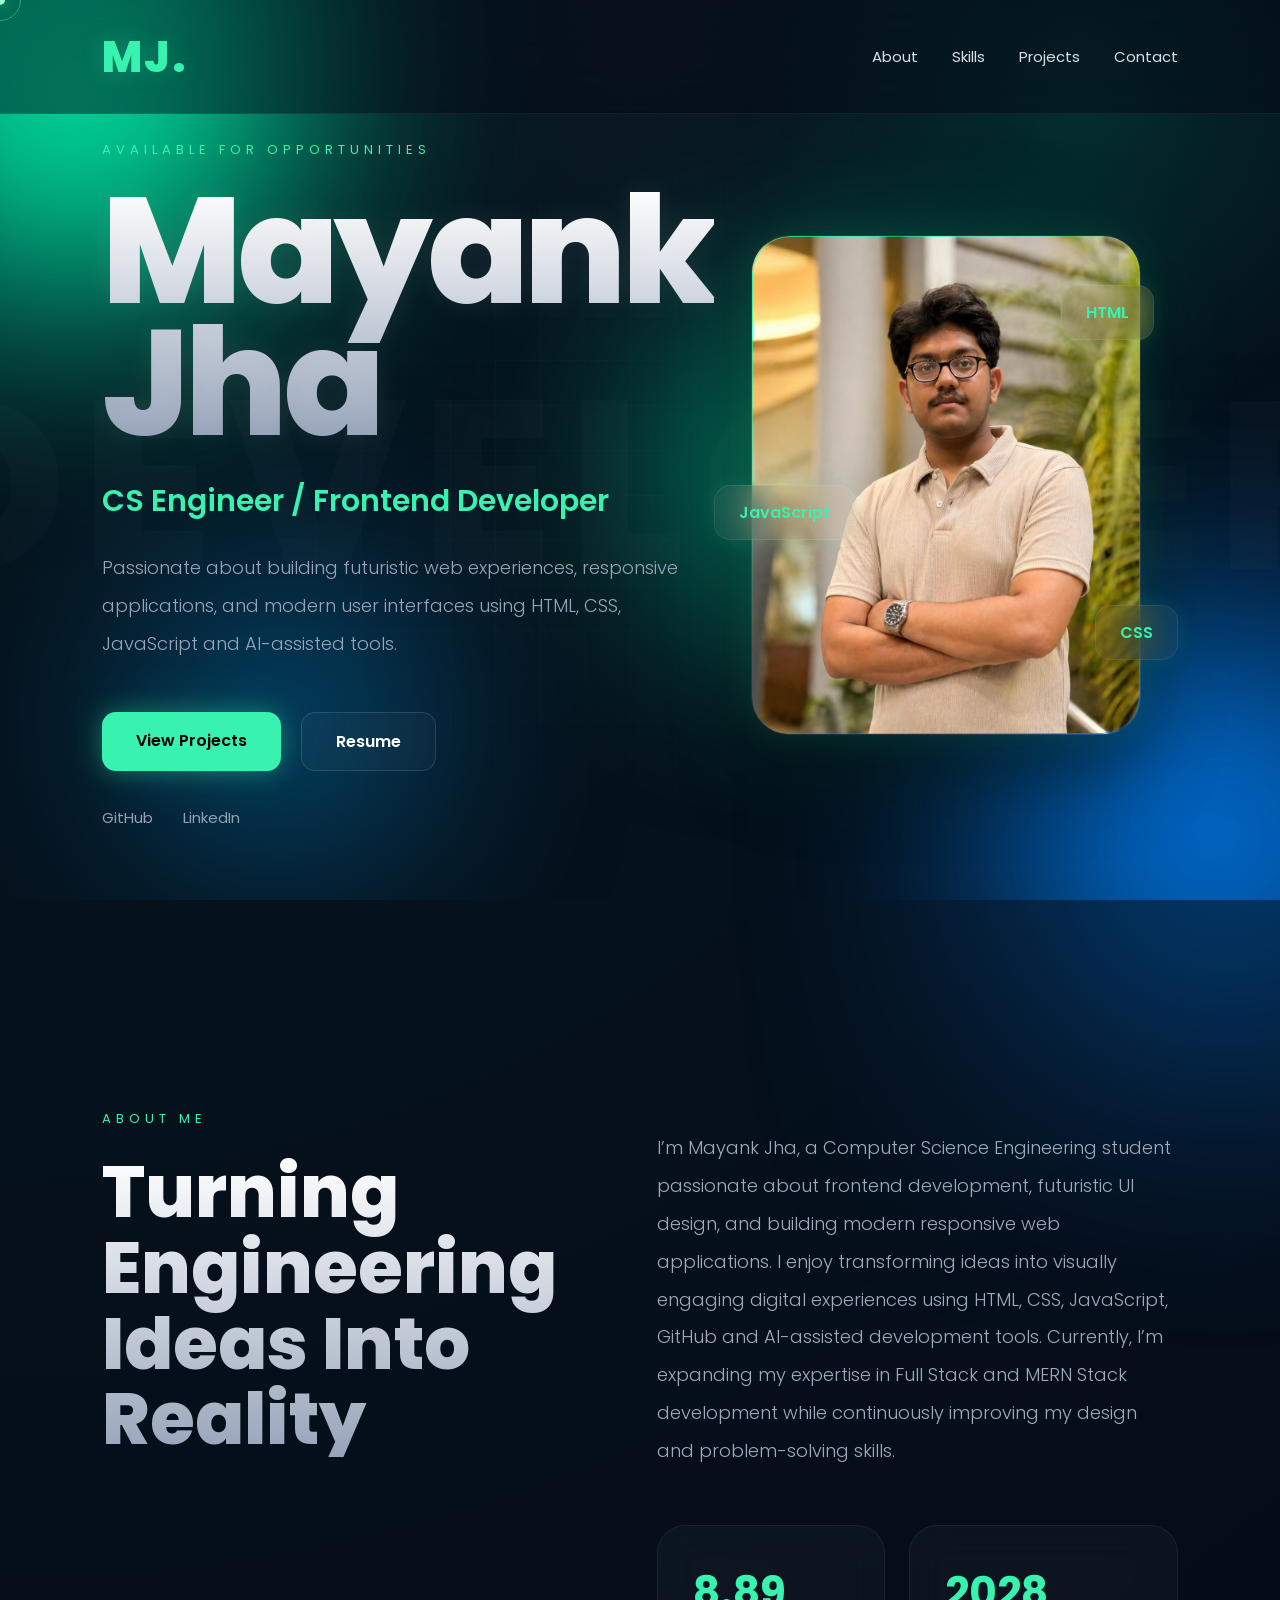
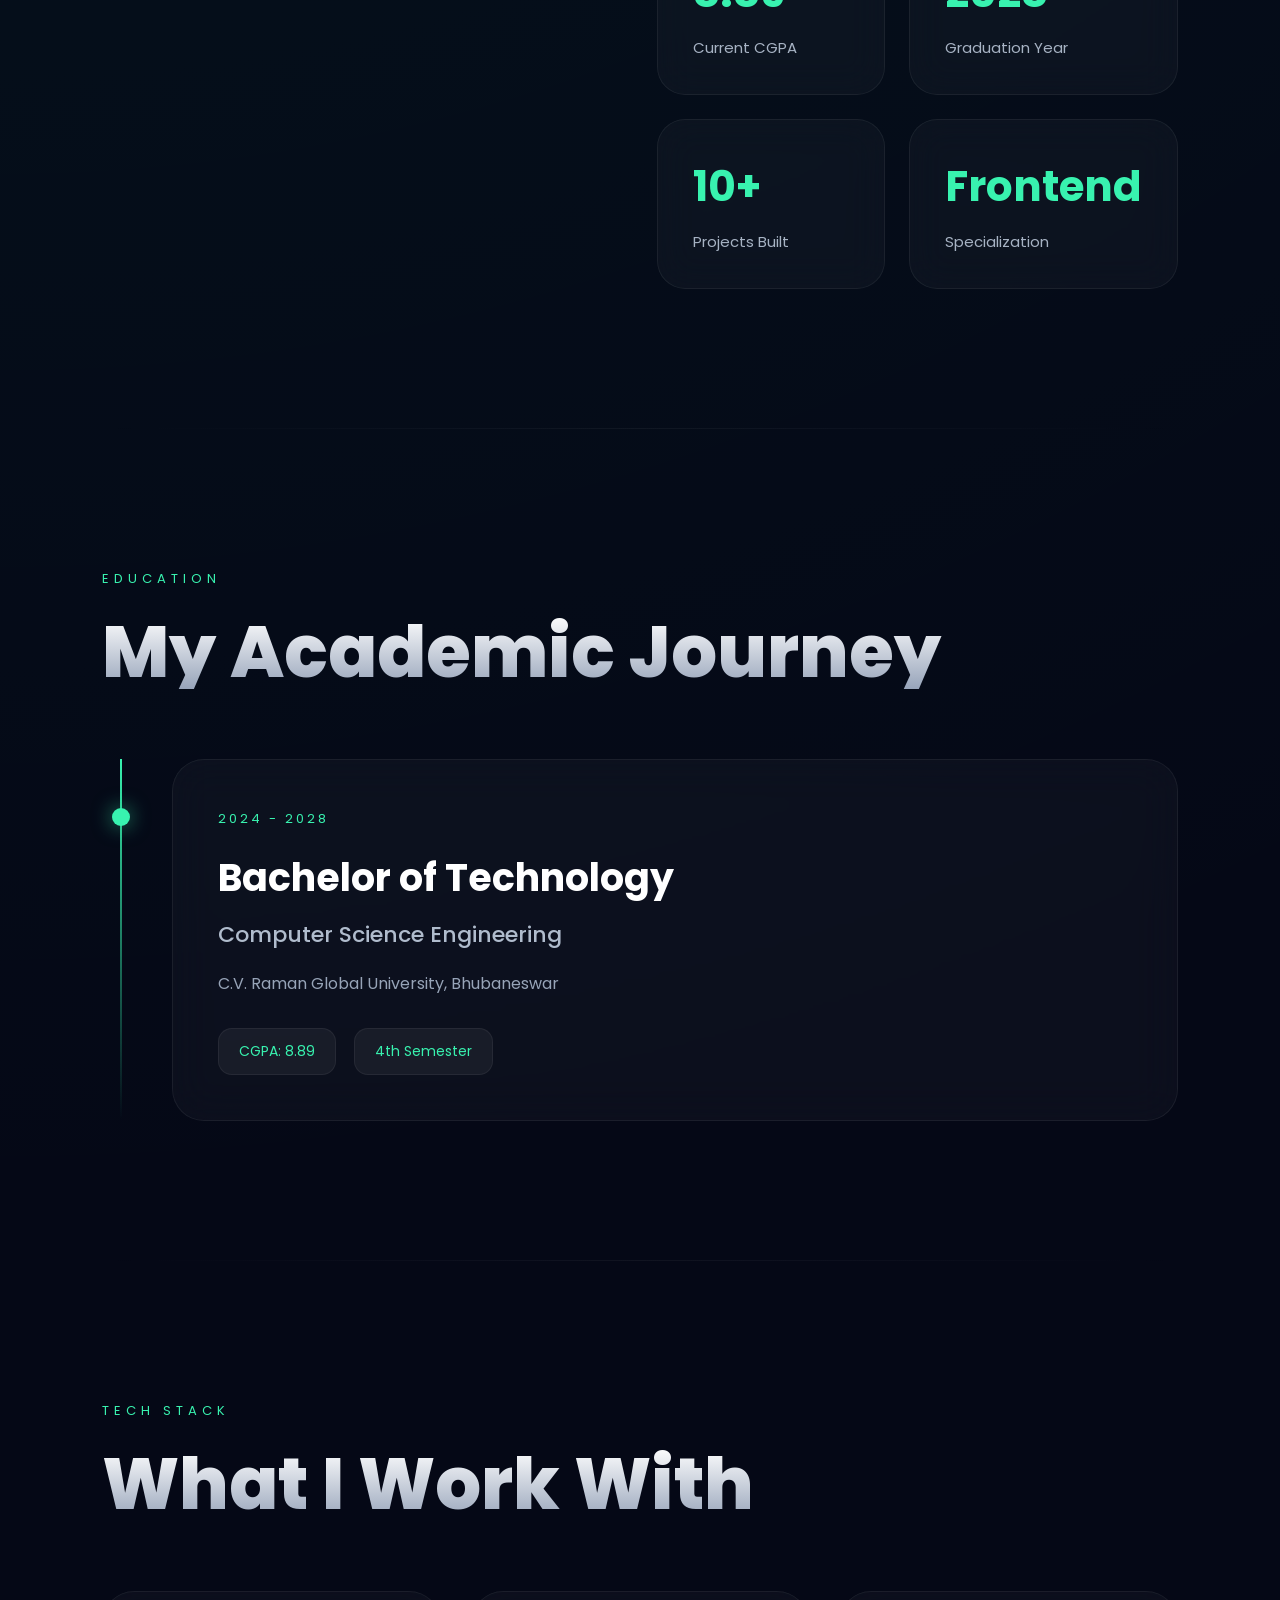
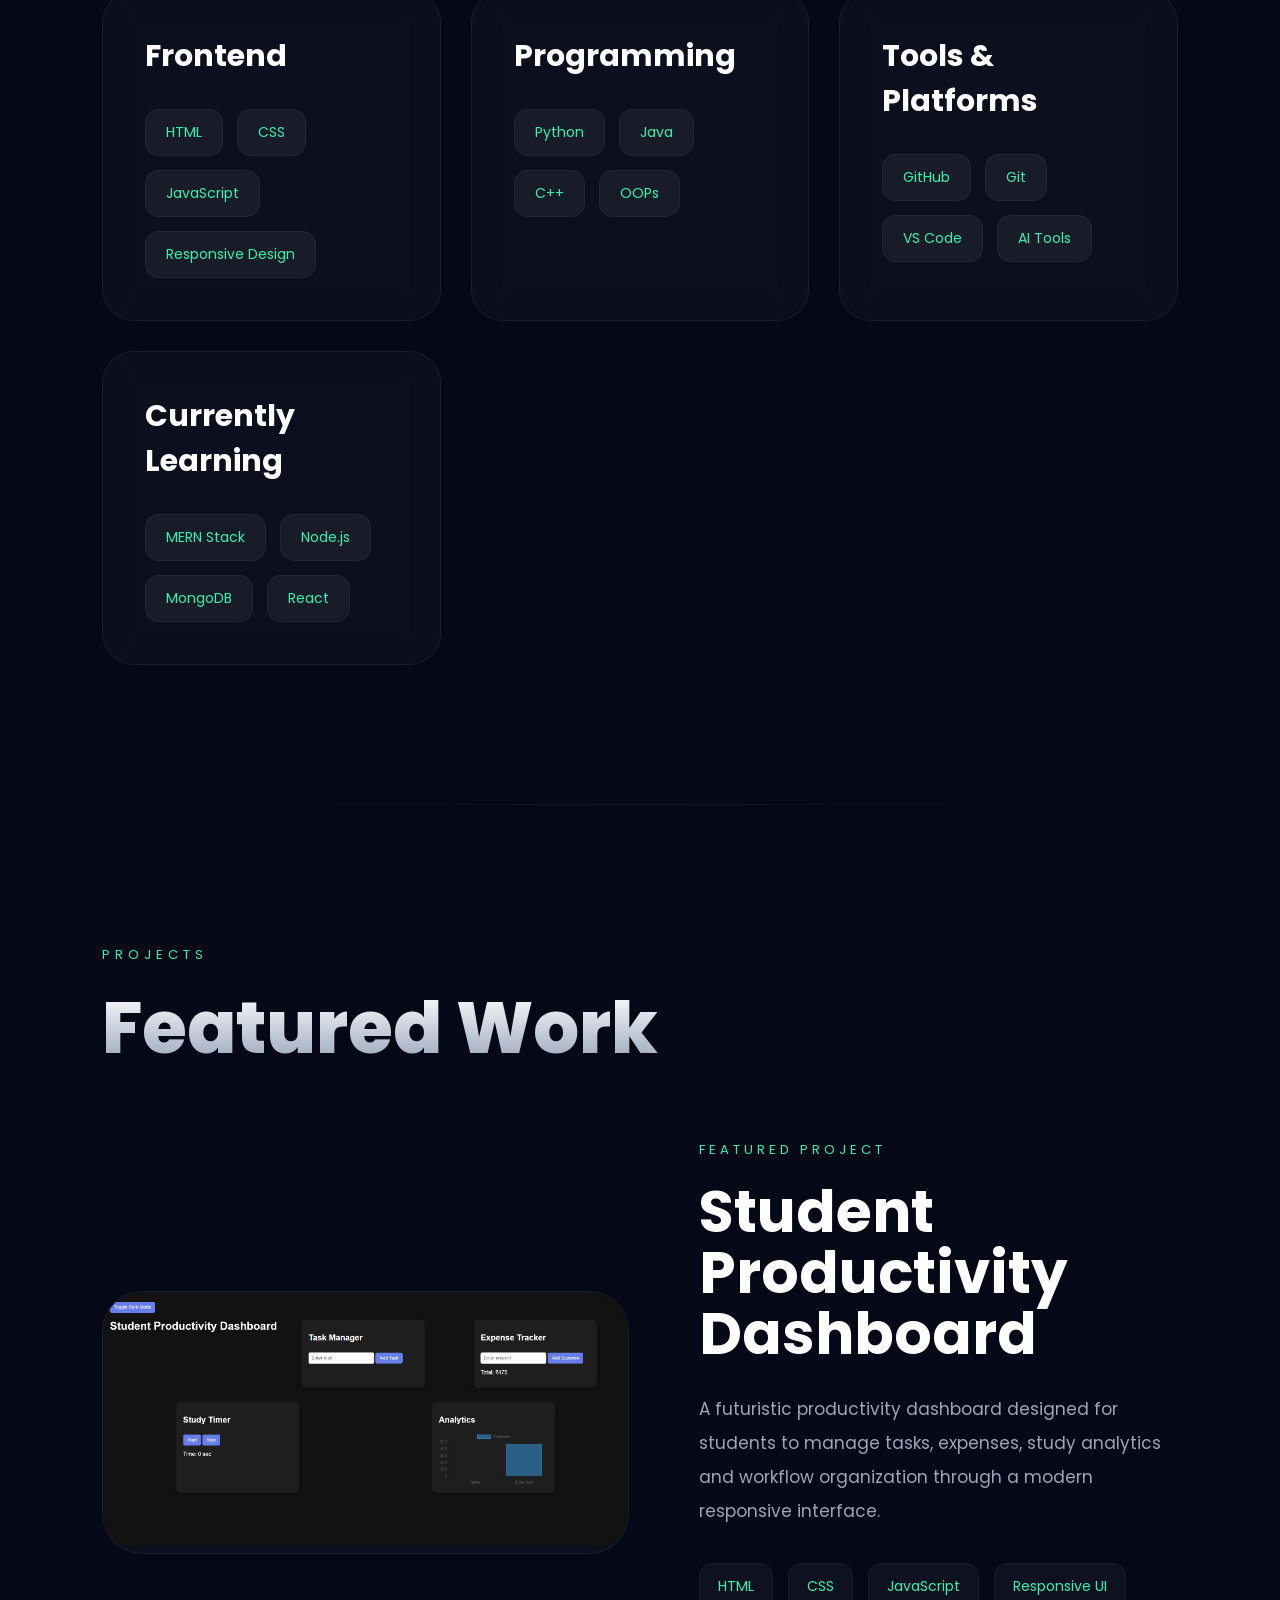
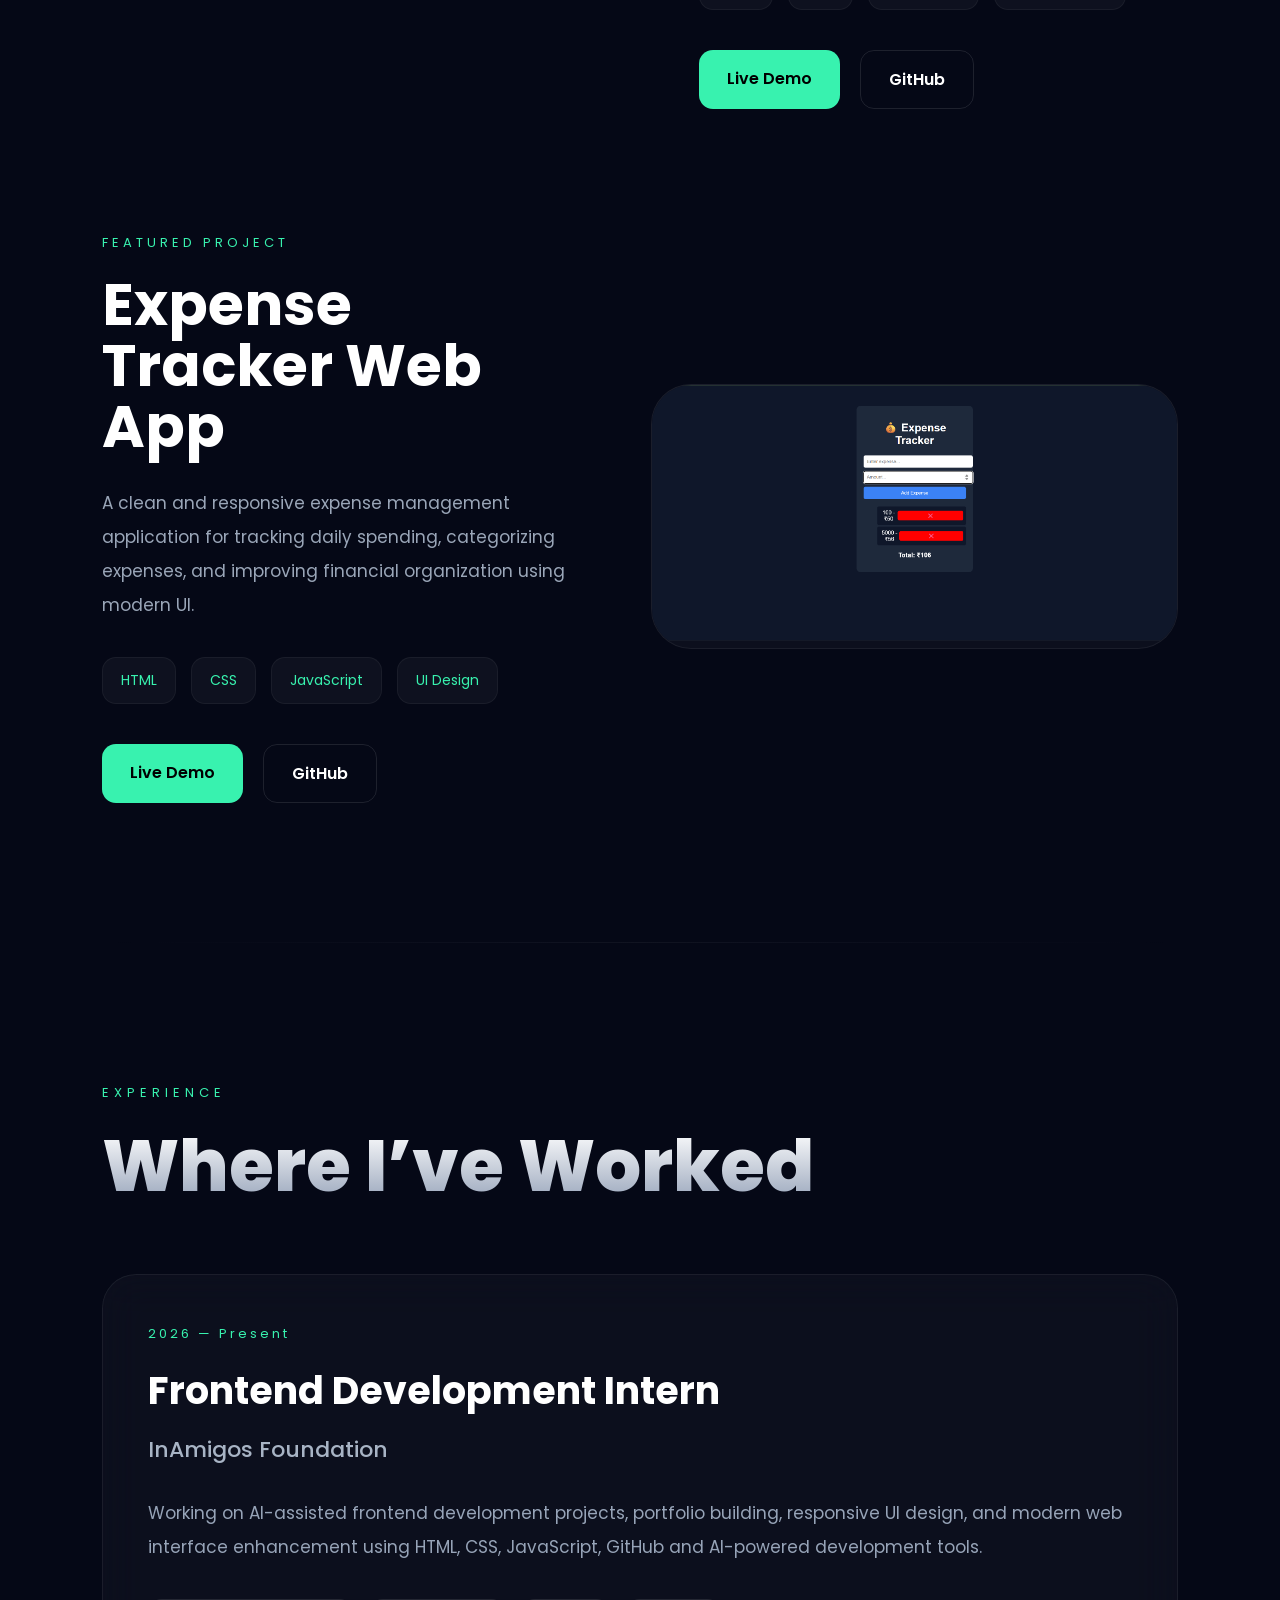
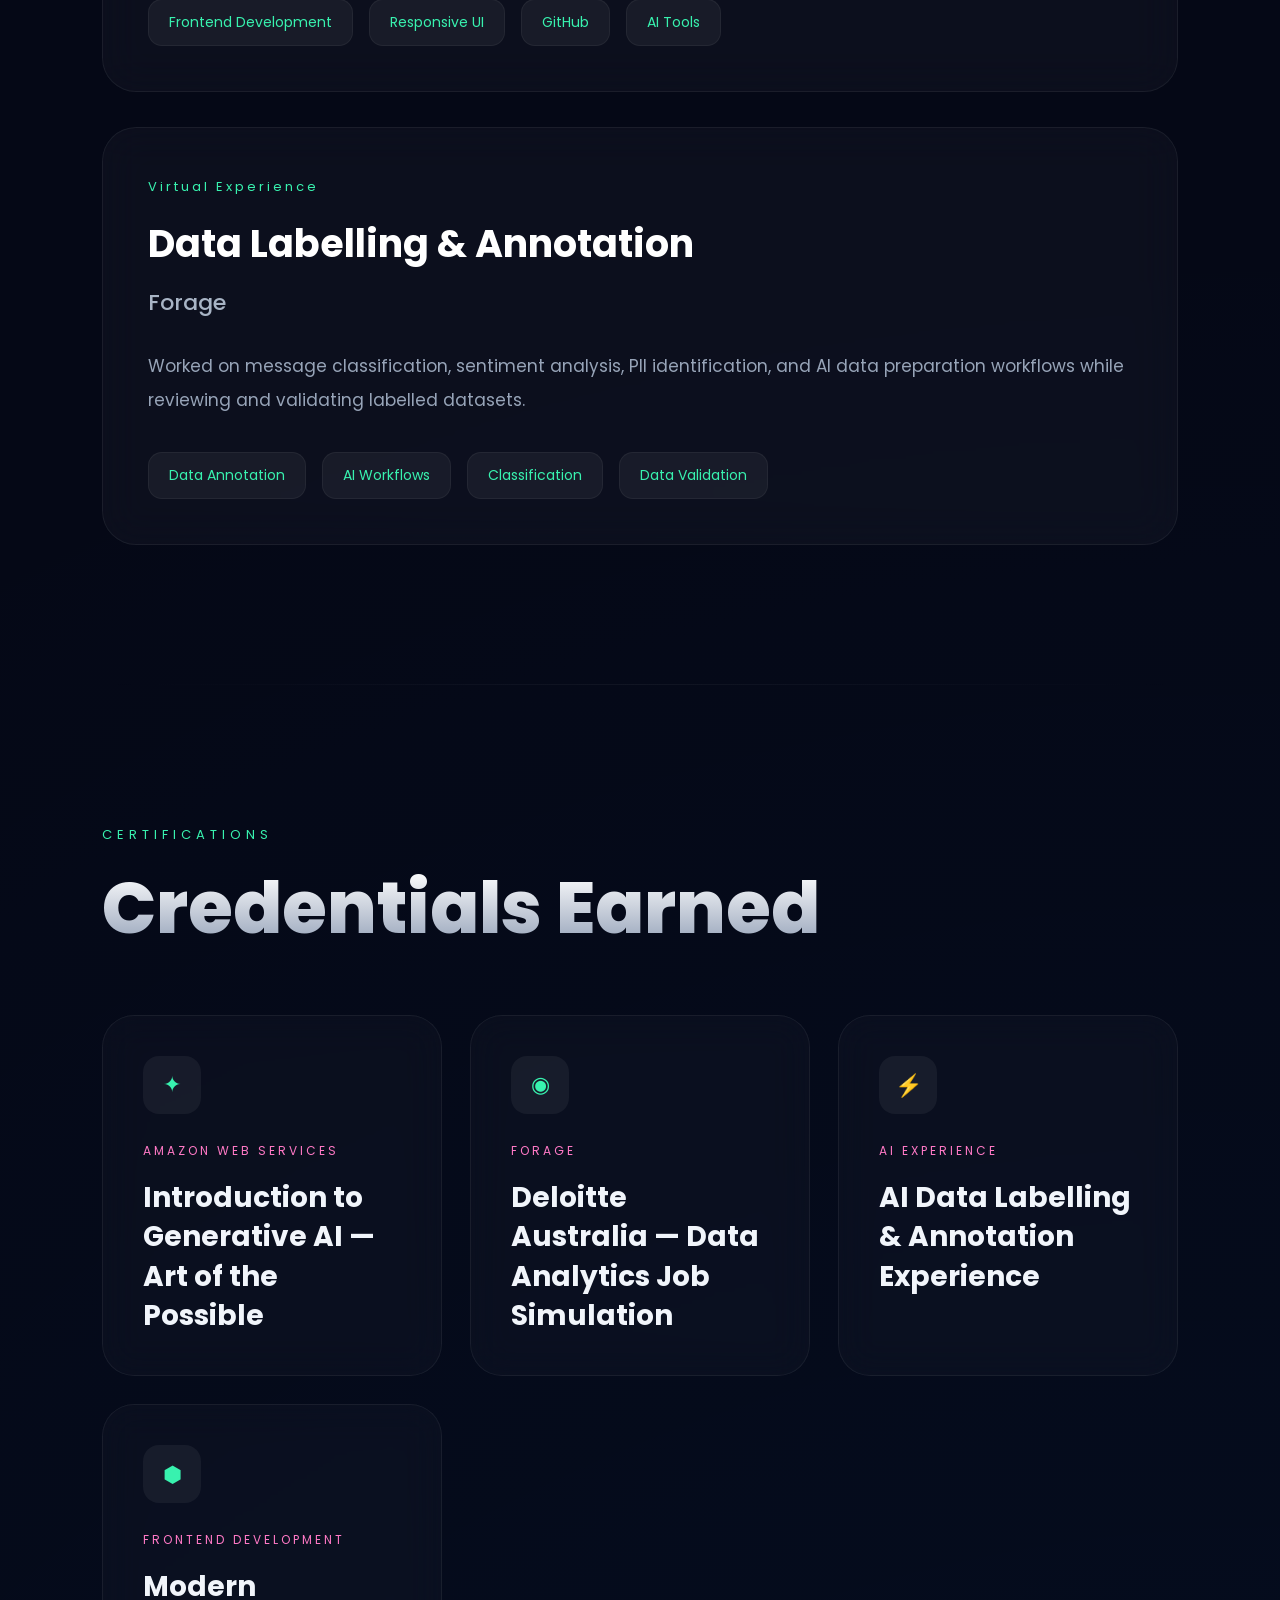
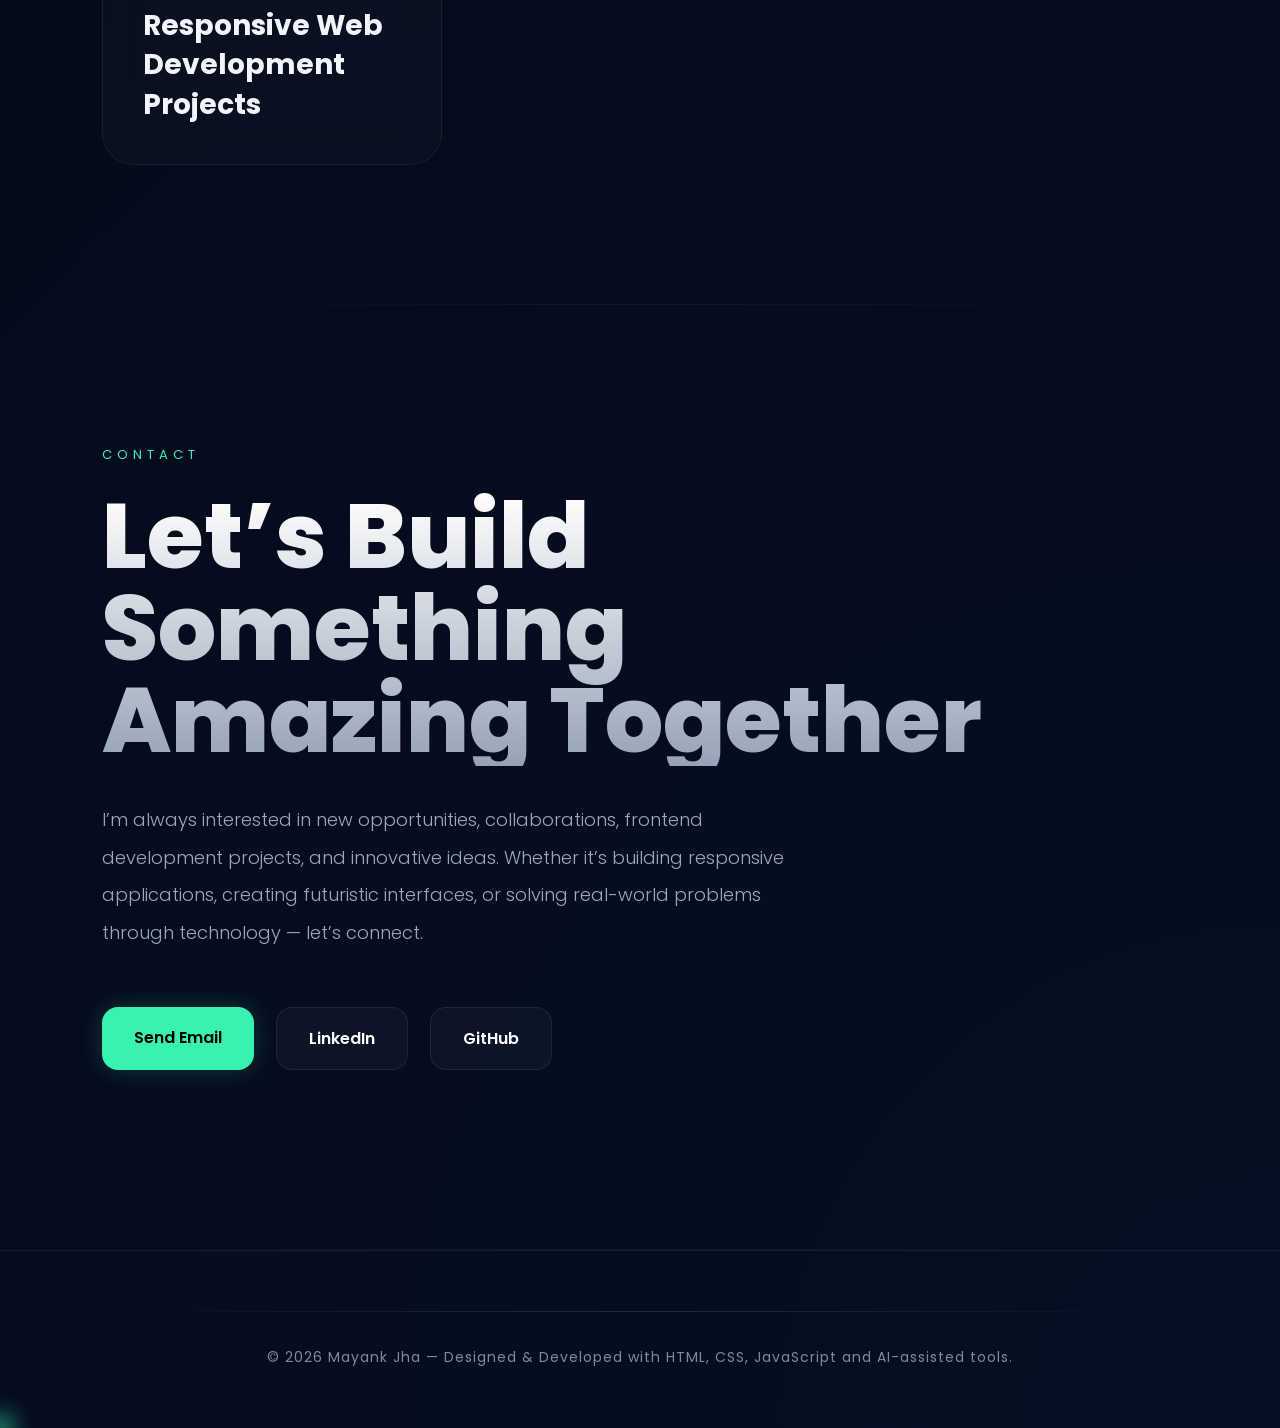
==== index.html @ b4ff4f8e "Add files via upload" ====
<!DOCTYPE html>
<html lang="en">

<head>
  <meta charset="UTF-8" />
  <meta name="viewport" content="width=device-width, initial-scale=1.0" />

  <title>Mayank Jha | Portfolio</title>

  <link rel="preconnect" href="https://fonts.googleapis.com">
  <link rel="preconnect" href="https://fonts.gstatic.com" crossorigin>

  <link href="https://fonts.googleapis.com/css2?family=Poppins:wght@300;400;500;600;700;800&display=swap"
    rel="stylesheet">

  <link rel="stylesheet" href="style.css">
</head>

<body>
  <div class="cursor-ring"></div>
  <div class="animated-bg">

    <span></span>
    <span></span>
    <span></span>
    <span></span>

  </div>

  <div class="bg-blur blur1"></div>
  <div class="bg-blur blur2"></div>

  <!-- NAVBAR -->

  <nav class="navbar">

    <div class="logo">
      MJ.
    </div>

    <ul class="nav-links">
      <li><a href="#about">About</a></li>
      <li><a href="#skills">Skills</a></li>
      <li><a href="#projects">Projects</a></li>
      <li><a href="#contact">Contact</a></li>
    </ul>

  </nav>

  <!-- HERO SECTION -->

  <section class="hero">
    <h1 class="bg-text">
      DEVELOPER
    </h1>

    <div class="hero-grid"></div>

    <div class="hero-left">

      <p class="availability">
        AVAILABLE FOR OPPORTUNITIES
      </p>

      <h1 class="hero-title">
        Mayank <br>
        Jha
      </h1>

      <h2 class="hero-role">
        CS Engineer / Frontend Developer
      </h2>

      <p class="hero-description">
        Passionate about building futuristic web experiences,
        responsive applications, and modern user interfaces
        using HTML, CSS, JavaScript and AI-assisted tools.
      </p>

      <div class="hero-buttons">

        <a href="#projects" class="hero-btn primary">
          View Projects
        </a>

        <a href="resume.pdf" target="_blank" class="hero-btn secondary">
          Resume
        </a>

      </div>

      <div class="hero-socials">

        <a href="https://github.com/MAYANKJHA-CTRL" target="_blank">
          GitHub
        </a>

        <a href="https://www.linkedin.com/in/mayank-jha-ba5934398/" target="_blank">
          LinkedIn
        </a>

      </div>

    </div>

    <div class="hero-right">

      <div class="image-wrapper">

        <img src="myphoto.jpg" alt="Mayank">

      </div>
      <div class="floating-card card1">
        HTML
      </div>

      <div class="floating-card card2">
        CSS
      </div>

      <div class="floating-card card3">
        JavaScript
      </div>

    </div>

  </section>

  <!-- ABOUT -->

  <section id="about" class="section about-premium">

    <div class="about-left">

      <p class="section-mini">
        ABOUT ME
      </p>

      <h2 class="about-heading">

        Turning Engineering <br>
        Ideas Into Reality

      </h2>

    </div>

    <div class="about-right">

      <p class="about-text">

        I’m Mayank Jha, a Computer Science Engineering student
        passionate about frontend development, futuristic UI design,
        and building modern responsive web applications.

        I enjoy transforming ideas into visually engaging digital
        experiences using HTML, CSS, JavaScript, GitHub and
        AI-assisted development tools.

        Currently, I’m expanding my expertise in Full Stack and
        MERN Stack development while continuously improving
        my design and problem-solving skills.

      </p>

      <div class="about-info-grid">

        <div class="about-info-card">

          <h3>8.89</h3>
          <p>Current CGPA</p>

        </div>

        <div class="about-info-card">

          <h3>2028</h3>
          <p>Graduation Year</p>

        </div>

        <div class="about-info-card">

          <h3>10+</h3>
          <p>Projects Built</p>

        </div>

        <div class="about-info-card">

          <h3>Frontend</h3>
          <p>Specialization</p>

        </div>

      </div>

    </div>

  </section>
  <section class="section education-section">

    <div class="section-header">

      <p class="section-mini">
        EDUCATION
      </p>

      <h2 class="section-big-title">
        My Academic Journey
      </h2>

    </div>

    <div class="timeline">

      <div class="timeline-line"></div>

      <div class="timeline-card">

        <div class="timeline-dot"></div>

        <span class="timeline-year">
          2024 - 2028
        </span>

        <h3>
          Bachelor of Technology
        </h3>

        <h4>
          Computer Science Engineering
        </h4>

        <p>
          C.V. Raman Global University, Bhubaneswar
        </p>

        <div class="timeline-details">

          <span>CGPA: 8.89</span>
          <span>4th Semester</span>

        </div>

      </div>

    </div>

  </section>

  <!-- SKILLS -->

  <section id="skills" class="section tech-section">

    <div class="section-header">

      <p class="section-mini">
        TECH STACK
      </p>

      <h2 class="section-big-title">
        What I Work With
      </h2>

    </div>

    <div class="tech-grid">

      <!-- FRONTEND -->

      <div class="tech-card">

        <h3>Frontend</h3>

        <div class="tech-items">

          <span>HTML</span>
          <span>CSS</span>
          <span>JavaScript</span>
          <span>Responsive Design</span>

        </div>

      </div>

      <!-- PROGRAMMING -->

      <div class="tech-card">

        <h3>Programming</h3>

        <div class="tech-items">

          <span>Python</span>
          <span>Java</span>
          <span>C++</span>
          <span>OOPs</span>

        </div>

      </div>

      <!-- TOOLS -->

      <div class="tech-card">

        <h3>Tools & Platforms</h3>

        <div class="tech-items">

          <span>GitHub</span>
          <span>Git</span>
          <span>VS Code</span>
          <span>AI Tools</span>

        </div>

      </div>

      <!-- LEARNING -->

      <div class="tech-card">

        <h3>Currently Learning</h3>

        <div class="tech-items">

          <span>MERN Stack</span>
          <span>Node.js</span>
          <span>MongoDB</span>
          <span>React</span>

        </div>

      </div>

    </div>

  </section>

  <!-- PROJECTS -->

  <section id="projects" class="section projects-premium">

    <div class="section-header">

      <p class="section-mini">
        PROJECTS
      </p>

      <h2 class="section-big-title">
        Featured Work
      </h2>

    </div>

    <div class="featured-projects">

      <!-- PROJECT 1 -->

      <div class="featured-project-card">

        <div class="featured-image">

          <img src="dashboard.png" alt="Dashboard">

        </div>

        <div class="featured-content">

          <span class="project-label">
            FEATURED PROJECT
          </span>

          <h3>
            Student Productivity Dashboard
          </h3>

          <p>

            A futuristic productivity dashboard designed for students
            to manage tasks, expenses, study analytics and workflow
            organization through a modern responsive interface.

          </p>

          <div class="project-tech">

            <span>HTML</span>
            <span>CSS</span>
            <span>JavaScript</span>
            <span>Responsive UI</span>

          </div>

          <div class="featured-buttons">

            <a href="https://mayankjha-ctrl.github.io/student-productivity-dashboard/" target="_blank">

              Live Demo

            </a>

            <a href="https://github.com/MAYANKJHA-CTRL/student-productivity-dashboard" target="_blank">

              GitHub

            </a>

          </div>

        </div>

      </div>

      <!-- PROJECT 2 -->

      <div class="featured-project-card reverse-project">

        <div class="featured-image">

          <img src="expense.png" alt="Expense Tracker">

        </div>

        <div class="featured-content">

          <span class="project-label">
            FEATURED PROJECT
          </span>

          <h3>
            Expense Tracker Web App
          </h3>

          <p>

            A clean and responsive expense management application
            for tracking daily spending, categorizing expenses,
            and improving financial organization using modern UI.

          </p>

          <div class="project-tech">

            <span>HTML</span>
            <span>CSS</span>
            <span>JavaScript</span>
            <span>UI Design</span>

          </div>

          <div class="featured-buttons">

            <a href="https://mayankjha-ctrl.github.io/expense-tracker-web/" target="_blank">

              Live Demo

            </a>

            <a href="https://github.com/MAYANKJHA-CTRL/expense-tracker-web" target="_blank">

              GitHub

            </a>

          </div>

        </div>

      </div>

    </div>

  </section>

  <!-- EXPERIENCE -->

  <section class="section experience-premium">

    <div class="section-header">

      <p class="section-mini">
        EXPERIENCE
      </p>

      <h2 class="section-big-title">
        Where I’ve Worked
      </h2>

    </div>

    <div class="experience-wrapper">

      <!-- EXPERIENCE CARD -->

      <div class="experience-card-premium">

        <div class="experience-top">

          <div>

            <span class="experience-year">
              2026 — Present
            </span>

            <h3>
              Frontend Development Intern
            </h3>

            <h4>
              InAmigos Foundation
            </h4>

          </div>

        </div>

        <p class="experience-description">

          Working on AI-assisted frontend development projects,
          portfolio building, responsive UI design, and modern web
          interface enhancement using HTML, CSS, JavaScript,
          GitHub and AI-powered development tools.

        </p>

        <div class="experience-tags">

          <span>Frontend Development</span>
          <span>Responsive UI</span>
          <span>GitHub</span>
          <span>AI Tools</span>

        </div>

      </div>

      <!-- SECOND CARD -->

      <div class="experience-card-premium">

        <div class="experience-top">

          <div>

            <span class="experience-year">
              Virtual Experience
            </span>

            <h3>
              Data Labelling & Annotation
            </h3>

            <h4>
              Forage
            </h4>

          </div>

        </div>

        <p class="experience-description">

          Worked on message classification, sentiment analysis,
          PII identification, and AI data preparation workflows
          while reviewing and validating labelled datasets.

        </p>

        <div class="experience-tags">

          <span>Data Annotation</span>
          <span>AI Workflows</span>
          <span>Classification</span>
          <span>Data Validation</span>

        </div>

      </div>

    </div>

  </section>
  <section class="section certifications-section">

    <div class="section-header">

      <p class="section-mini">
        CERTIFICATIONS
      </p>

      <h2 class="section-big-title">
        Credentials Earned
      </h2>

    </div>

    <div class="certifications-grid">

      <!-- CERT 1 -->

      <div class="cert-card">

        <div class="cert-icon">
          ✦
        </div>

        <span class="cert-platform">
          AMAZON WEB SERVICES
        </span>

        <h3>
          Introduction to Generative AI — Art of the Possible
        </h3>

      </div>

      <!-- CERT 2 -->

      <div class="cert-card">

        <div class="cert-icon">
          ◉
        </div>

        <span class="cert-platform">
          FORAGE
        </span>

        <h3>
          Deloitte Australia — Data Analytics Job Simulation
        </h3>

      </div>

      <!-- CERT 3 -->

      <div class="cert-card">

        <div class="cert-icon">
          ⚡
        </div>

        <span class="cert-platform">
          AI EXPERIENCE
        </span>

        <h3>
          AI Data Labelling & Annotation Experience
        </h3>

      </div>

      <!-- CERT 4 -->

      <div class="cert-card">

        <div class="cert-icon">
          ⬢
        </div>

        <span class="cert-platform">
          FRONTEND DEVELOPMENT
        </span>

        <h3>
          Modern Responsive Web Development Projects
        </h3>

      </div>

    </div>

  </section>

  <!-- CONTACT -->

  <section id="contact" class="section premium-contact">

    <div class="contact-container">

      <p class="section-mini">
        CONTACT
      </p>

      <h2 class="contact-title">

        Let’s Build <br>
        Something Amazing Together

      </h2>

      <p class="contact-description">

        I’m always interested in new opportunities,
        collaborations, frontend development projects,
        and innovative ideas.

        Whether it’s building responsive applications,
        creating futuristic interfaces, or solving real-world
        problems through technology — let’s connect.

      </p>

      <div class="contact-buttons-premium">

        <a href="mailto:ahjknayam@gmail.com">

          Send Email

        </a>

        <a href="https://www.linkedin.com/in/mayank-jha-ba5934398/" target="_blank">

          LinkedIn

        </a>

        <a href="https://github.com/MAYANKJHA-CTRL" target="_blank">

          GitHub

        </a>

      </div>

    </div>

  </section>

  <!-- FOOTER -->

  <footer class="premium-footer">

    <div class="footer-line"></div>

    <p>

      © 2026 Mayank Jha — Designed & Developed
      with HTML, CSS, JavaScript and AI-assisted tools.

    </p>

  </footer>
  <script>

    const observer = new IntersectionObserver(entries => {

      entries.forEach(entry => {

        if (entry.isIntersecting) {
          entry.target.classList.add('show');
        }

      });

    });

    document.querySelectorAll('.section').forEach(sec => {
      observer.observe(sec);
    });

  </script>
  <div class="cursor-glow"></div>
  <script>

    const glow = document.querySelector('.cursor-glow');

    document.addEventListener('mousemove', e => {

      glow.style.left = e.clientX + 'px';
      glow.style.top = e.clientY + 'px';

    });

  </script>
  <script>

    const image = document.querySelector('.image-wrapper');

    document.addEventListener('mousemove', e => {

      let x = (window.innerWidth / 2 - e.pageX) / 40;
      let y = (window.innerHeight / 2 - e.pageY) / 40;

      image.style.transform =
        `rotateY(${x}deg) rotateX(${-y}deg)`;

    });

  </script>
  <script>

    const ring = document.querySelector('.cursor-ring');

    let mouseX = 0;
    let mouseY = 0;

    let ringX = 0;
    let ringY = 0;

    document.addEventListener('mousemove', e => {

      mouseX = e.clientX;
      mouseY = e.clientY;

    });

    function animateCursor() {

      ringX += (mouseX - ringX) * 0.12;
      ringY += (mouseY - ringY) * 0.12;

      ring.style.left = ringX + 'px';
      ring.style.top = ringY + 'px';

      requestAnimationFrame(animateCursor);
    }

    animateCursor();

  </script>

</body>

</html>
---- style.css ----
* {
  margin: 0;
  padding: 0;
  box-sizing: border-box;
}

html {
  scroll-behavior: smooth;
}

body {
  background: #050816;
  color: white;
  font-family: 'Poppins', sans-serif;
  overflow-x: hidden;
  cursor: none;
}

a,
button {
  cursor: none;
}

/* BACKGROUND */

.bg-blur {
  position: fixed;
  border-radius: 50%;
  filter: blur(140px);
  z-index: -1;
}

.blur1 {
  width: 300px;
  height: 300px;
  background: #00ffb3;
  top: -80px;
  left: -80px;
}

.blur2 {
  width: 300px;
  height: 300px;
  background: #0084ff;
  bottom: -100px;
  right: -100px;
}

/* NAVBAR */

/* ===== PREMIUM NAVBAR ===== */

.navbar {
  width: 100%;

  padding: 24px 8%;

  display: flex;
  justify-content: space-between;
  align-items: center;

  position: fixed;
  top: 0;

  z-index: 1000;

  background:
    rgba(5, 8, 22, 0.45);

  backdrop-filter: blur(30px);

  border-bottom:
    1px solid rgba(255, 255, 255, 0.06);
}

.logo {

  font-size: 44px;

  font-weight: 800;

  letter-spacing: 2px;

  color: #38f2af;

  position: relative;

  text-shadow:
    0 0 25px rgba(56, 242, 175, 0.25);
}

.nav-links {
  display: flex;
  gap: 34px;
  list-style: none;
}

.nav-links a {
  text-decoration: none;

  color: #d8dfea;

  font-size: 15px;

  transition: 0.35s;

  position: relative;
}

.nav-links a::after {
  content: '';

  position: absolute;

  left: 0;
  bottom: -8px;

  width: 0%;
  height: 2px;

  background: #38f2af;

  transition: 0.35s;
}

.nav-links a:hover {
  color: #38f2af;
}

.nav-links a:hover::after {
  width: 100%;
}

/* HERO */

/* ===== ULTRA PREMIUM HERO ===== */

.hero {
  min-height: 100vh;
  display: flex;
  justify-content: space-between;
  align-items: center;
  padding: 140px 8%;
  position: relative;
  overflow: hidden;
}

.hero::before {
  content: '';
  position: absolute;

  width: 700px;
  height: 700px;

  background:
    radial-gradient(circle,
      rgba(0, 255, 179, 0.12),
      transparent 70%);

  top: -250px;
  right: -150px;

  z-index: -1;
}

.hero-grid {
  position: absolute;
  inset: 0;

  background-image:
    linear-gradient(rgba(255, 255, 255, 0.03) 1px, transparent 1px),
    linear-gradient(90deg, rgba(255, 255, 255, 0.03) 1px, transparent 1px);

  background-size: 45px 45px;

  mask-image:
    radial-gradient(circle at center, black 20%, transparent 80%);

  opacity: 0.5;
}

.hero-left {
  flex: 1;
  z-index: 2;
}

.availability {
  color: #38f2af;
  letter-spacing: 5px;
  margin-bottom: 25px;
  font-size: 13px;
  text-transform: uppercase;
}

.hero-title {
  font-size: 150px;
  letter-spacing: -5px;
  line-height: 0.88;
  margin-bottom: 30px;
  font-weight: 800;
  text-shadow:
    0 0 30px rgba(255, 255, 255, 0.08);

  background:
    linear-gradient(to bottom, #ffffff, #8f9db4);

  -webkit-background-clip: text;
  -webkit-text-fill-color: transparent;
}

.hero-role {
  font-size: 30px;
  color: #38f2af;
  margin-bottom: 25px;
  font-weight: 600;
}

.hero-description {

  color: #98a4b8;

  max-width: 620px;

  line-height: 2.1;

  font-size: 18px;

  margin-bottom: 50px;

  font-weight: 300;
}

.hero-buttons {
  display: flex;
  gap: 20px;
  margin-bottom: 35px;
}

.hero-btn {
  padding: 16px 34px;
  border-radius: 14px;
  text-decoration: none;
  font-weight: 600;
  transition: 0.4s;
  position: relative;
  overflow: hidden;
  transition:
    transform 0.4s ease,
    background 0.4s ease,
    box-shadow 0.4s ease;
}

.hero-btn.primary {
  background: #38f2af;
  color: black;

  box-shadow:
    0 0 25px rgba(56, 242, 175, 0.35),
    0 0 60px rgba(56, 242, 175, 0.12);
}

.hero-btn.primary:hover {
  transform: translateY(-6px);
}

.hero-btn.secondary {
  border: 1px solid rgba(255, 255, 255, 0.12);
  color: white;
  background: rgba(255, 255, 255, 0.03);
}

.hero-btn.secondary:hover {
  background: rgba(255, 255, 255, 0.08);
}

.hero-socials {
  display: flex;
  gap: 30px;
}

.hero-socials a {
  text-decoration: none;
  color: #95a1b5;
  font-size: 15px;
  transition: 0.3s;
}

.hero-socials a:hover {
  color: #38f2af;
}

.hero-right {
  flex: 1;
  display: flex;
  justify-content: center;
  position: relative;
}

.image-wrapper {
  width: 390px;
  height: 500px;
  transform-style: preserve-3d;
  border-radius: 38px;
  overflow: hidden;

  position: relative;

  border: 1px solid rgba(255, 255, 255, 0.08);

  background: rgba(255, 255, 255, 0.03);

  box-shadow:
    0 0 40px rgba(56, 242, 175, 0.12),
    0 0 120px rgba(56, 242, 175, 0.08),
    0 40px 80px rgba(0, 0, 0, 0.45);

  animation: floatImage 6s ease-in-out infinite;
}

.image-wrapper::before {
  content: '';
  position: absolute;
  inset: 0;

  border-radius: 38px;

  padding: 1px;

  background:
    linear-gradient(140deg,
      rgba(0, 255, 179, 0.8),
      transparent,
      rgba(0, 132, 255, 0.8));

  -webkit-mask:
    linear-gradient(#fff 0 0) content-box,
    linear-gradient(#fff 0 0);

  -webkit-mask-composite: xor;
}

.image-wrapper img {
  width: 100%;
  height: 100%;
  object-fit: cover;
}

@keyframes floatImage {

  0% {
    transform: translateY(0px);
  }

  50% {
    transform: translateY(-18px);
  }

  100% {
    transform: translateY(0px);
  }
}

/* MOBILE */

@media(max-width:950px) {

  .hero {
    flex-direction: column-reverse;
    text-align: center;
    padding-top: 170px;
  }

  .hero-title {
    font-size: 75px;
  }

  .hero-role {
    font-size: 24px;
  }

  .hero-buttons,
  .hero-socials {
    justify-content: center;
  }

  .image-wrapper {
    width: 290px;
    height: 380px;
    margin-bottom: 50px;
  }

}

@keyframes floatImage {

  0% {
    transform: translateY(0px);
  }

  50% {
    transform: translateY(-18px);
  }

  100% {
    transform: translateY(0px);
  }
}

/* SECTIONS */

.section {
  padding: 100px 8%;
}

.section-title {
  display: flex;
  align-items: center;
  gap: 20px;
  margin-bottom: 40px;
}

.section-title span {
  color: #38f2af;
  font-size: 18px;
  font-weight: 600;
}

.section-title h2 {
  font-size: 42px;
}

.about-card,
.contact-card,
.experience-card {

  background:
    rgba(255, 255, 255, 0.025);

  border:
    1px solid rgba(255, 255, 255, 0.05);

  border-radius: 32px;

  padding: 55px;

  backdrop-filter: blur(18px);

  transition: 0.45s;
}

.about-card p {
  line-height: 1.9;
  color: #b7bfd0;
}

.about-stats {
  display: flex;
  gap: 25px;
  margin-top: 35px;
  flex-wrap: wrap;
}

.stat-box {
  flex: 1;
  min-width: 180px;

  background: rgba(255, 255, 255, 0.05);

  border-radius: 18px;

  padding: 25px;

  text-align: center;
}

.stat-box h3 {
  color: #38f2af;
  font-size: 32px;
  margin-bottom: 10px;
}

/* SKILLS */

/* ===== PREMIUM SKILLS ===== */

.skills-grid {
  display: grid;

  grid-template-columns:
    repeat(auto-fit, minmax(190px, 1fr));

  gap: 24px;
}

.skill-card {
  position: relative;

  background:
    linear-gradient(145deg,
      rgba(255, 255, 255, 0.04),
      rgba(255, 255, 255, 0.02));

  border: 1px solid rgba(255, 255, 255, 0.08);

  border-radius: 22px;

  padding: 32px;

  text-align: center;

  overflow: hidden;

  transition: 0.45s;
}

.skill-card::before {
  content: '';

  position: absolute;
  inset: 0;

  background:
    linear-gradient(140deg,
      rgba(0, 255, 179, 0.15),
      transparent);

  opacity: 0;

  transition: 0.4s;
}

.skill-card:hover::before {
  opacity: 1;
}

.skill-card:hover {
  transform:
    translateY(-6px) scale(1.03);

  border-color: #38f2af;

  box-shadow:
    0 0 25px rgba(56, 242, 175, 0.18),
    0 0 60px rgba(56, 242, 175, 0.08);
}

/* PROJECTS */

/* ===== ULTRA PROJECT SECTION ===== */

.projects-grid {
  display: grid;
  grid-template-columns:
    repeat(auto-fit, minmax(340px, 1fr));

  gap: 40px;
}

.project-card {
  position: relative;

  background:
    linear-gradient(145deg,
      rgba(255, 255, 255, 0.05),
      rgba(255, 255, 255, 0.02));

  border-radius: 38px;

  overflow: hidden;

  border: 1px solid rgba(255, 255, 255, 0.08);

  transition: 0.5s;

  backdrop-filter: blur(18px);
}

.project-card::before {
  content: '';

  position: absolute;
  inset: 0;

  background:
    linear-gradient(140deg,
      rgba(0, 255, 179, 0.12),
      transparent,
      rgba(0, 132, 255, 0.12));

  opacity: 0;

  transition: 0.5s;
}

.project-card:hover::before {
  opacity: 1;
}

.project-card:hover {
  transform:
    translateY(-15px) scale(1.02);

  box-shadow:
    0 20px 60px rgba(0, 0, 0, 0.35);
}

.project-card img {
  width: 100%;
  height: 240px;
  object-fit: cover;

  transition: 0.6s;
}

.project-card:hover img {
  transform: scale(1.08);
}

.project-content {
  padding: 32px;
  position: relative;
  z-index: 2;
}

.project-content h3 {
  font-size: 28px;
  margin-bottom: 18px;

  transition: 0.4s;
}

.project-card:hover h3 {
  color: #38f2af;
}

.project-content p {
  color: #aeb7c7;
  line-height: 1.9;
  margin-bottom: 30px;
}

.project-buttons {
  display: flex;
  gap: 16px;
}

.project-buttons a {
  text-decoration: none;

  padding: 14px 22px;

  border-radius: 12px;

  font-weight: 600;

  transition: 0.4s;
}

.project-buttons a:first-child {
  background: #38f2af;
  color: black;
}

.project-buttons a:last-child {
  border: 1px solid rgba(255, 255, 255, 0.12);
  color: white;
}

.project-buttons a:hover {
  transform: translateY(-4px);
}

.contact-buttons {
  margin-top: 25px;
  display: flex;
  gap: 20px;
  flex-wrap: wrap;
}

/* FOOTER */

footer {
  text-align: center;
  padding: 30px;
  color: #aeb7c7;
  border-top: 1px solid rgba(255, 255, 255, 0.08);
}

/* MOBILE */

@media(max-width:950px) {

  .hero {
    flex-direction: column-reverse;
    text-align: center;
    padding-top: 160px;
  }

  .hero-title {
    font-size: 70px;
  }

  .hero-buttons,
  .hero-socials {
    justify-content: center;
  }

  .image-wrapper {
    width: 280px;
    height: 360px;
    margin-bottom: 50px;
    transform: rotate(-2deg);
  }

  .section-title {
    flex-direction: column;
    align-items: flex-start;
  }

  /* ===== PREMIUM NAVBAR ===== */

  .navbar {
    width: 100%;

    padding: 24px 8%;

    display: flex;
    justify-content: space-between;
    align-items: center;

    position: fixed;
    top: 0;

    z-index: 1000;

    background:
      rgba(5, 8, 22, 0.45);

    backdrop-filter: blur(18px);

    border-bottom:
      1px solid rgba(255, 255, 255, 0.06);
  }

  .logo {
    font-size: 30px;
    font-weight: 700;

    color: #38f2af;

    letter-spacing: 2px;
  }

  .nav-links {
    display: flex;
    gap: 34px;
    list-style: none;
  }

  .nav-links a {
    text-decoration: none;

    color: #d8dfea;

    font-size: 15px;

    transition: 0.35s;

    position: relative;
  }

  .nav-links a::after {
    content: '';

    position: absolute;

    left: 0;
    bottom: -8px;

    width: 0%;
    height: 2px;

    background: #38f2af;

    transition: 0.35s;
  }

  .nav-links a:hover {
    color: #38f2af;
  }

  .nav-links a:hover::after {
    width: 100%;
  }

}

/* ===== CINEMATIC BACKGROUND ===== */

.animated-bg {
  position: fixed;
  inset: 0;
  overflow: hidden;
  z-index: -5;
}

.animated-bg span {
  position: absolute;
  border-radius: 50%;
  filter: blur(120px);
  animation: floatGlow 15s infinite alternate;
}

.animated-bg span:nth-child(1) {
  width: 350px;
  height: 350px;
  background: #00ffb3;

  top: -100px;
  left: -100px;
}

.animated-bg span:nth-child(2) {
  width: 300px;
  height: 300px;
  background: #0084ff;

  bottom: -80px;
  right: -80px;
}

.animated-bg span:nth-child(3) {
  width: 220px;
  height: 220px;
  background: #00ffb3;

  top: 40%;
  left: 55%;
}

.animated-bg span:nth-child(4) {
  width: 180px;
  height: 180px;
  background: #00a6ff;

  top: 70%;
  left: 15%;
}

@keyframes floatGlow {

  0% {
    transform: translate(0, 0) scale(1);
  }

  100% {
    transform: translate(40px, -40px) scale(1.2);
  }
}

/* DARK OVERLAY */

body::before {
  content: '';
  position: fixed;
  inset: 0;

  background:
    radial-gradient(circle at top, rgba(255, 255, 255, 0.03), transparent 40%);

  z-index: -4;
  pointer-events: none;
}

/* ===== SCROLL ANIMATIONS ===== */

.section {
  padding: 140px 8%;
  position: relative;
}

.section.show {
  opacity: 1;
  transform: translateY(0);
}

/* ===== CURSOR GLOW ===== */

.cursor-glow {
  position: fixed;

  width: 22px;
  height: 22px;

  border-radius: 50%;

  background: #38f2af;

  pointer-events: none;

  filter: blur(12px);

  z-index: 9999;

  transform:
    translate(-50%, -50%);
}

/* ===== PREMIUM GLASS EFFECT ===== */

.about-card,
.contact-card,
.experience-card {

  background:
    linear-gradient(145deg,
      rgba(255, 255, 255, 0.05),
      rgba(255, 255, 255, 0.02));

  box-shadow:
    0 0 25px rgba(56, 242, 175, 0.06);

  transition: 0.45s;
}

.about-card:hover,
.contact-card:hover,
.experience-card:hover {

  transform: translateY(-8px);

  box-shadow:
    0 0 30px rgba(56, 242, 175, 0.12);
}

/* ===== HUGE CINEMATIC TEXT ===== */

.bg-text {
  position: absolute;

  top: 50%;
  left: 50%;

  transform:
    translate(-50%, -50%);

  font-size: 240px;
  font-weight: 800;

  color: rgba(255, 255, 255, 0.02);

  z-index: 0;

  letter-spacing: 15px;

  user-select: none;

  pointer-events: none;
}

/* ===== FLOATING TECH CARDS ===== */

.floating-card {
  position: absolute;

  padding: 14px 24px;

  border-radius: 16px;

  background:
    rgba(255, 255, 255, 0.05);

  backdrop-filter: blur(20px);

  border:
    1px solid rgba(255, 255, 255, 0.08);

  color: #38f2af;

  font-weight: 600;

  box-shadow:
    0 0 20px rgba(56, 242, 175, 0.12);

  animation: floatCard 5s ease-in-out infinite;
}

.card1 {
  top: 10%;
  right: 5%;
}

.card2 {
  bottom: 15%;
  right: 0%;
}

.card3 {
  top: 50%;
  left: 0%;
}

@keyframes floatCard {

  0% {
    transform: translateY(0px);
  }

  50% {
    transform: translateY(-12px);
  }

  100% {
    transform: translateY(0px);
  }
}

/* ===== PREMIUM NOISE OVERLAY ===== */

body::after {

  content: '';

  position: fixed;
  inset: 0;

  background-image:
    radial-gradient(rgba(255, 255, 255, 0.015) 1px, transparent 1px);

  background-size: 3px 3px;

  pointer-events: none;

  opacity: 0.25;

  z-index: -1;
}

/* ===== PREMIUM ABOUT SECTION ===== */

.about-premium {

  display: grid;

  grid-template-columns:
    1fr 1.2fr;

  gap: 100px;

  align-items: start;
}

.section-mini {

  color: #38f2af;

  letter-spacing: 5px;

  font-size: 13px;

  margin-bottom: 25px;
}

.about-heading {

  font-size: 72px;

  line-height: 1.05;

  font-weight: 800;

  background:
    linear-gradient(to bottom, #ffffff, #97a4ba);

  -webkit-background-clip: text;
  -webkit-text-fill-color: transparent;
}

.about-right {
  padding-top: 20px;
}

.about-text {

  color: #9eabba;

  line-height: 2.1;

  font-size: 18px;

  margin-bottom: 55px;

  font-weight: 300;
}

.about-info-grid {

  display: grid;

  grid-template-columns:
    repeat(2, 1fr);

  gap: 24px;
}

.about-info-card {

  background:
    rgba(255, 255, 255, 0.03);

  border:
    1px solid rgba(255, 255, 255, 0.06);

  border-radius: 28px;

  padding: 35px;

  transition: 0.45s;

  backdrop-filter: blur(18px);
}

.about-info-card:hover {

  transform:
    translateY(-8px);

  border-color:
    rgba(56, 242, 175, 0.25);

  box-shadow:
    0 20px 50px rgba(0, 0, 0, 0.35);
}

.about-info-card h3 {

  font-size: 42px;

  color: #38f2af;

  margin-bottom: 12px;
}

.about-info-card p {

  color: #a7b3c4;

  font-size: 15px;
}

/* MOBILE */

@media(max-width:950px) {

  .about-premium {

    grid-template-columns: 1fr;

    gap: 60px;
  }

  .about-heading {
    font-size: 52px;
  }

  .about-info-grid {

    grid-template-columns: 1fr;
  }

}

/* ===== EDUCATION SECTION ===== */

.education-section {
  position: relative;
}

.section-header {
  margin-bottom: 70px;
}

.section-big-title {

  font-size: 72px;

  line-height: 1.05;

  font-weight: 800;

  background:
    linear-gradient(to bottom, #ffffff, #97a4ba);

  -webkit-background-clip: text;
  -webkit-text-fill-color: transparent;
}

.timeline {
  position: relative;
  padding-left: 70px;
}

.timeline-line {

  position: absolute;

  left: 18px;
  top: 0;

  width: 2px;
  height: 100%;

  background:
    linear-gradient(to bottom,
      #38f2af,
      transparent);
}

.timeline-card {

  position: relative;

  background:
    rgba(255, 255, 255, 0.03);

  border:
    1px solid rgba(255, 255, 255, 0.06);

  border-radius: 32px;

  padding: 45px;

  backdrop-filter: blur(20px);

  transition: 0.45s;
}

.timeline-card:hover {

  transform:
    translateY(-10px);

  box-shadow:
    0 20px 60px rgba(0, 0, 0, 0.35);
}

.timeline-dot {

  position: absolute;

  width: 18px;
  height: 18px;

  border-radius: 50%;

  background: #38f2af;

  left: -61px;
  top: 48px;

  box-shadow:
    0 0 20px rgba(56, 242, 175, 0.6);
}

.timeline-year {

  display: inline-block;

  margin-bottom: 20px;

  color: #38f2af;

  letter-spacing: 3px;

  font-size: 13px;
}

.timeline-card h3 {

  font-size: 38px;

  margin-bottom: 12px;
}

.timeline-card h4 {

  color: #b0bccd;

  margin-bottom: 18px;

  font-size: 22px;

  font-weight: 500;
}

.timeline-card p {

  color: #97a4b8;

  line-height: 1.9;

  margin-bottom: 28px;
}

.timeline-details {

  display: flex;
  gap: 18px;
  flex-wrap: wrap;
}

.timeline-details span {

  padding: 12px 20px;

  border-radius: 14px;

  background:
    rgba(255, 255, 255, 0.05);

  border:
    1px solid rgba(255, 255, 255, 0.06);

  color: #38f2af;

  font-size: 14px;
}

/* MOBILE */

@media(max-width:950px) {

  .section-big-title {
    font-size: 52px;
  }

  .timeline {
    padding-left: 45px;
  }

  .timeline-dot {
    left: -37px;
  }

  .timeline-card {
    padding: 35px;
  }

}

/* ===== TECH STACK SECTION ===== */

.tech-grid {

  display: grid;

  grid-template-columns:
    repeat(auto-fit, minmax(320px, 1fr));

  gap: 30px;
}

.tech-card {

  position: relative;

  background:
    rgba(255, 255, 255, 0.03);

  border:
    1px solid rgba(255, 255, 255, 0.06);

  border-radius: 32px;

  padding: 42px;

  overflow: hidden;

  transition: 0.45s;

  backdrop-filter: blur(20px);
}

.tech-card::before {

  content: '';

  position: absolute;
  inset: 0;

  background:
    linear-gradient(140deg,
      rgba(0, 255, 179, 0.08),
      transparent);

  opacity: 0;

  transition: 0.45s;
}

.tech-card:hover::before {
  opacity: 1;
}

.tech-card:hover {

  transform:
    translateY(-10px);

  border-color:
    rgba(56, 242, 175, 0.2);

  box-shadow:
    0 20px 60px rgba(0, 0, 0, 0.35);
}

.tech-card h3 {

  font-size: 30px;

  margin-bottom: 30px;

  color: #ffffff;
}

.tech-items {

  display: flex;
  flex-wrap: wrap;
  gap: 14px;
}

.tech-items span {

  padding: 12px 20px;

  border-radius: 14px;

  background:
    rgba(255, 255, 255, 0.05);

  border:
    1px solid rgba(255, 255, 255, 0.05);

  color: #38f2af;

  font-size: 14px;

  transition: 0.35s;
}

.tech-items span:hover {

  background: #38f2af;

  color: black;

  transform:
    translateY(-4px);
}

/* ===== PREMIUM EXPERIENCE ===== */

.experience-wrapper {

  display: flex;
  flex-direction: column;
  gap: 35px;
}

.experience-card-premium {

  position: relative;

  background:
    rgba(255, 255, 255, 0.03);

  border:
    1px solid rgba(255, 255, 255, 0.06);

  border-radius: 34px;

  padding: 45px;

  overflow: hidden;

  transition: 0.45s;

  backdrop-filter: blur(20px);
}

.experience-card-premium::before {

  content: '';

  position: absolute;
  inset: 0;

  background:
    linear-gradient(140deg,
      rgba(0, 255, 179, 0.08),
      transparent);

  opacity: 0;

  transition: 0.45s;
}

.experience-card-premium:hover::before {
  opacity: 1;
}

.experience-card-premium:hover {

  transform:
    translateY(-10px);

  border-color:
    rgba(56, 242, 175, 0.18);

  box-shadow:
    0 20px 60px rgba(0, 0, 0, 0.35);
}

.experience-year {

  display: inline-block;

  margin-bottom: 18px;

  color: #38f2af;

  letter-spacing: 3px;

  font-size: 13px;
}

.experience-card-premium h3 {

  font-size: 38px;

  margin-bottom: 14px;
}

.experience-card-premium h4 {

  color: #a8b4c5;

  font-size: 22px;

  font-weight: 500;

  margin-bottom: 30px;
}

.experience-description {

  color: #97a4b8;

  line-height: 2;

  font-size: 17px;

  margin-bottom: 35px;
}

.experience-tags {

  display: flex;
  gap: 16px;
  flex-wrap: wrap;
}

.experience-tags span {

  padding: 12px 20px;

  border-radius: 14px;

  background:
    rgba(255, 255, 255, 0.05);

  border:
    1px solid rgba(255, 255, 255, 0.05);

  color: #38f2af;

  font-size: 14px;

  transition: 0.35s;
}

.experience-tags span:hover {

  background: #38f2af;

  color: black;
}

/* ===== ULTRA PREMIUM PROJECTS ===== */

.featured-projects {

  display: flex;
  flex-direction: column;
  gap: 120px;
}

.featured-project-card {

  display: grid;

  grid-template-columns:
    1.1fr 1fr;

  gap: 70px;

  align-items: center;
}

.reverse-project {

  grid-template-columns:
    1fr 1.1fr;
}

.reverse-project .featured-image {
  order: 2;
}

.reverse-project .featured-content {
  order: 1;
}

.featured-image {

  position: relative;

  border-radius: 40px;

  overflow: hidden;

  background:
    rgba(255, 255, 255, 0.03);

  border:
    1px solid rgba(255, 255, 255, 0.06);

  transition: 0.5s;
}

.featured-image:hover {

  transform:
    translateY(-10px);

  box-shadow:
    0 25px 70px rgba(0, 0, 0, 0.45);
}

.featured-image img {

  width: 100%;
  height: 100%;

  object-fit: cover;

  transition: 0.6s;
}

.featured-image:hover img {
  transform: scale(1.05);
}

.project-label {

  display: inline-block;

  margin-bottom: 22px;

  color: #38f2af;

  letter-spacing: 4px;

  font-size: 13px;
}

.featured-content h3 {

  font-size: 58px;

  line-height: 1.05;

  margin-bottom: 28px;
}

.featured-content p {

  color: #9aa6b8;

  line-height: 2;

  font-size: 17px;

  margin-bottom: 35px;

  max-width: 620px;
}

.project-tech {

  display: flex;
  gap: 15px;
  flex-wrap: wrap;

  margin-bottom: 40px;
}

.project-tech span {

  padding: 12px 18px;

  border-radius: 14px;

  background:
    rgba(255, 255, 255, 0.04);

  border:
    1px solid rgba(255, 255, 255, 0.05);

  color: #38f2af;

  font-size: 14px;
}

.featured-buttons {

  display: flex;
  gap: 20px;
}

.featured-buttons a {

  text-decoration: none;

  padding: 16px 28px;

  border-radius: 14px;

  transition: 0.4s;

  font-weight: 600;
  transition:
    transform 0.4s ease,
    background 0.4s ease,
    box-shadow 0.4s ease;
}

.featured-buttons a:first-child {

  background: #38f2af;

  color: black;
}

.featured-buttons a:last-child {

  border:
    1px solid rgba(255, 255, 255, 0.1);

  color: white;
}

.featured-buttons a:hover {

  transform:
    translateY(-5px);
}

/* MOBILE */

@media(max-width:950px) {

  .featured-project-card,
  .reverse-project {

    grid-template-columns: 1fr;

    gap: 40px;
  }

  .reverse-project .featured-image,
  .reverse-project .featured-content {

    order: unset;
  }

  .featured-content h3 {
    font-size: 42px;
  }

}

/* ===== ULTRA PREMIUM CONTACT ===== */

.premium-contact {

  position: relative;

  padding-bottom: 180px;
}

.contact-container {

  max-width: 950px;
}

.contact-title {

  font-size: 92px;

  line-height: 1;

  margin-bottom: 35px;

  font-weight: 800;

  background:
    linear-gradient(to bottom, #ffffff, #96a3b7);

  -webkit-background-clip: text;
  -webkit-text-fill-color: transparent;
}

.contact-description {

  color: #9ca8ba;

  line-height: 2.1;

  font-size: 18px;

  max-width: 700px;

  margin-bottom: 55px;

  font-weight: 300;
}

.contact-buttons-premium {

  display: flex;
  gap: 22px;
  flex-wrap: wrap;
}

.contact-buttons-premium a {

  text-decoration: none;

  padding: 18px 32px;

  border-radius: 16px;

  font-weight: 600;

  transition: 0.4s;
  transition:
    transform 0.4s ease,
    background 0.4s ease,
    box-shadow 0.4s ease;
}

.contact-buttons-premium a:first-child {

  background: #38f2af;

  color: black;

  box-shadow:
    0 0 25px rgba(56, 242, 175, 0.2);
}

.contact-buttons-premium a:not(:first-child) {

  border:
    1px solid rgba(255, 255, 255, 0.08);

  color: white;

  background:
    rgba(255, 255, 255, 0.03);
}

.contact-buttons-premium a:hover {

  transform:
    translateY(-6px);
}

/* MOBILE */

@media(max-width:950px) {

  .contact-title {
    font-size: 58px;
  }

}

/* ===== PREMIUM FOOTER ===== */

.premium-footer {

  padding: 60px 8%;

  text-align: center;

  position: relative;
}

.footer-line {

  width: 100%;
  height: 1px;

  margin-bottom: 35px;

  background:
    linear-gradient(to right,
      transparent,
      rgba(255, 255, 255, 0.12),
      transparent);
}

.premium-footer p {

  color: #7f8b9d;

  letter-spacing: 1px;

  font-size: 14px;
}

/* ===== FINAL CINEMATIC EFFECT ===== */

body {

  background:
    radial-gradient(circle at top left,
      rgba(0, 255, 179, 0.06),
      transparent 30%),

    radial-gradient(circle at bottom right,
      rgba(0, 132, 255, 0.06),
      transparent 30%),

    #050816;
}

/* ===== ULTRA SMOOTH SCROLL ===== */

html {
  scroll-behavior: smooth;
}

body {
  scroll-behavior: smooth;
}

/* ===== PREMIUM SECTION DIVIDERS ===== */

.section::after {

  content: '';

  position: absolute;

  bottom: 0;
  left: 50%;

  transform: translateX(-50%);

  width: 85%;
  height: 1px;

  background:
    linear-gradient(to right,
      transparent,
      rgba(255, 255, 255, 0.05),
      transparent);
}

/* ===== CERTIFICATIONS SECTION ===== */

.certifications-grid {

  display: grid;

  grid-template-columns:
    repeat(auto-fit, minmax(320px, 1fr));

  gap: 28px;
}

.cert-card {

  position: relative;

  min-height: 240px;

  padding: 40px;

  border-radius: 32px;

  background:
    rgba(255, 255, 255, 0.025);

  border:
    1px solid rgba(255, 255, 255, 0.06);

  overflow: hidden;

  transition: 0.45s;

  backdrop-filter: blur(18px);
}

.cert-card::before {

  content: '';

  position: absolute;
  inset: 0;

  background:
    linear-gradient(140deg,
      rgba(0, 255, 179, 0.08),
      transparent);

  opacity: 0;

  transition: 0.45s;
}

.cert-card:hover::before {
  opacity: 1;
}

.cert-card:hover {

  transform:
    translateY(-6px);

  border-color:
    rgba(56, 242, 175, 0.18);

  box-shadow:
    0 20px 60px rgba(0, 0, 0, 0.35);
}

.cert-icon {

  width: 58px;
  height: 58px;

  border-radius: 16px;

  display: flex;
  align-items: center;
  justify-content: center;

  margin-bottom: 28px;

  background:
    rgba(255, 255, 255, 0.05);

  color: #38f2af;

  font-size: 22px;
}

.cert-platform {

  display: block;

  color: #ff79c6;

  letter-spacing: 3px;

  font-size: 12px;

  margin-bottom: 18px;
}

.cert-card h3 {

  font-size: 28px;

  line-height: 1.4;

  color: #f1f5fb;
}

/* ===== PREMIUM CURSOR RING ===== */

.cursor-ring {

  position: fixed;

  width: 42px;
  height: 42px;

  border-radius: 50%;

  border:
    1px solid rgba(56, 242, 175, 0.5);

  pointer-events: none;

  z-index: 9999;

  transform:
    translate(-50%, -50%);

  transition:
    transform 0.08s linear;

  backdrop-filter: blur(2px);
}

.cursor-ring::before {

  content: '';

  position: absolute;

  width: 10px;
  height: 10px;

  background: #9dffd8;

  border-radius: 50%;

  top: 50%;
  left: 50%;

  transform:
    translate(-50%, -50%);

  box-shadow:
    0 0 15px rgba(56, 242, 175, 0.7);
}
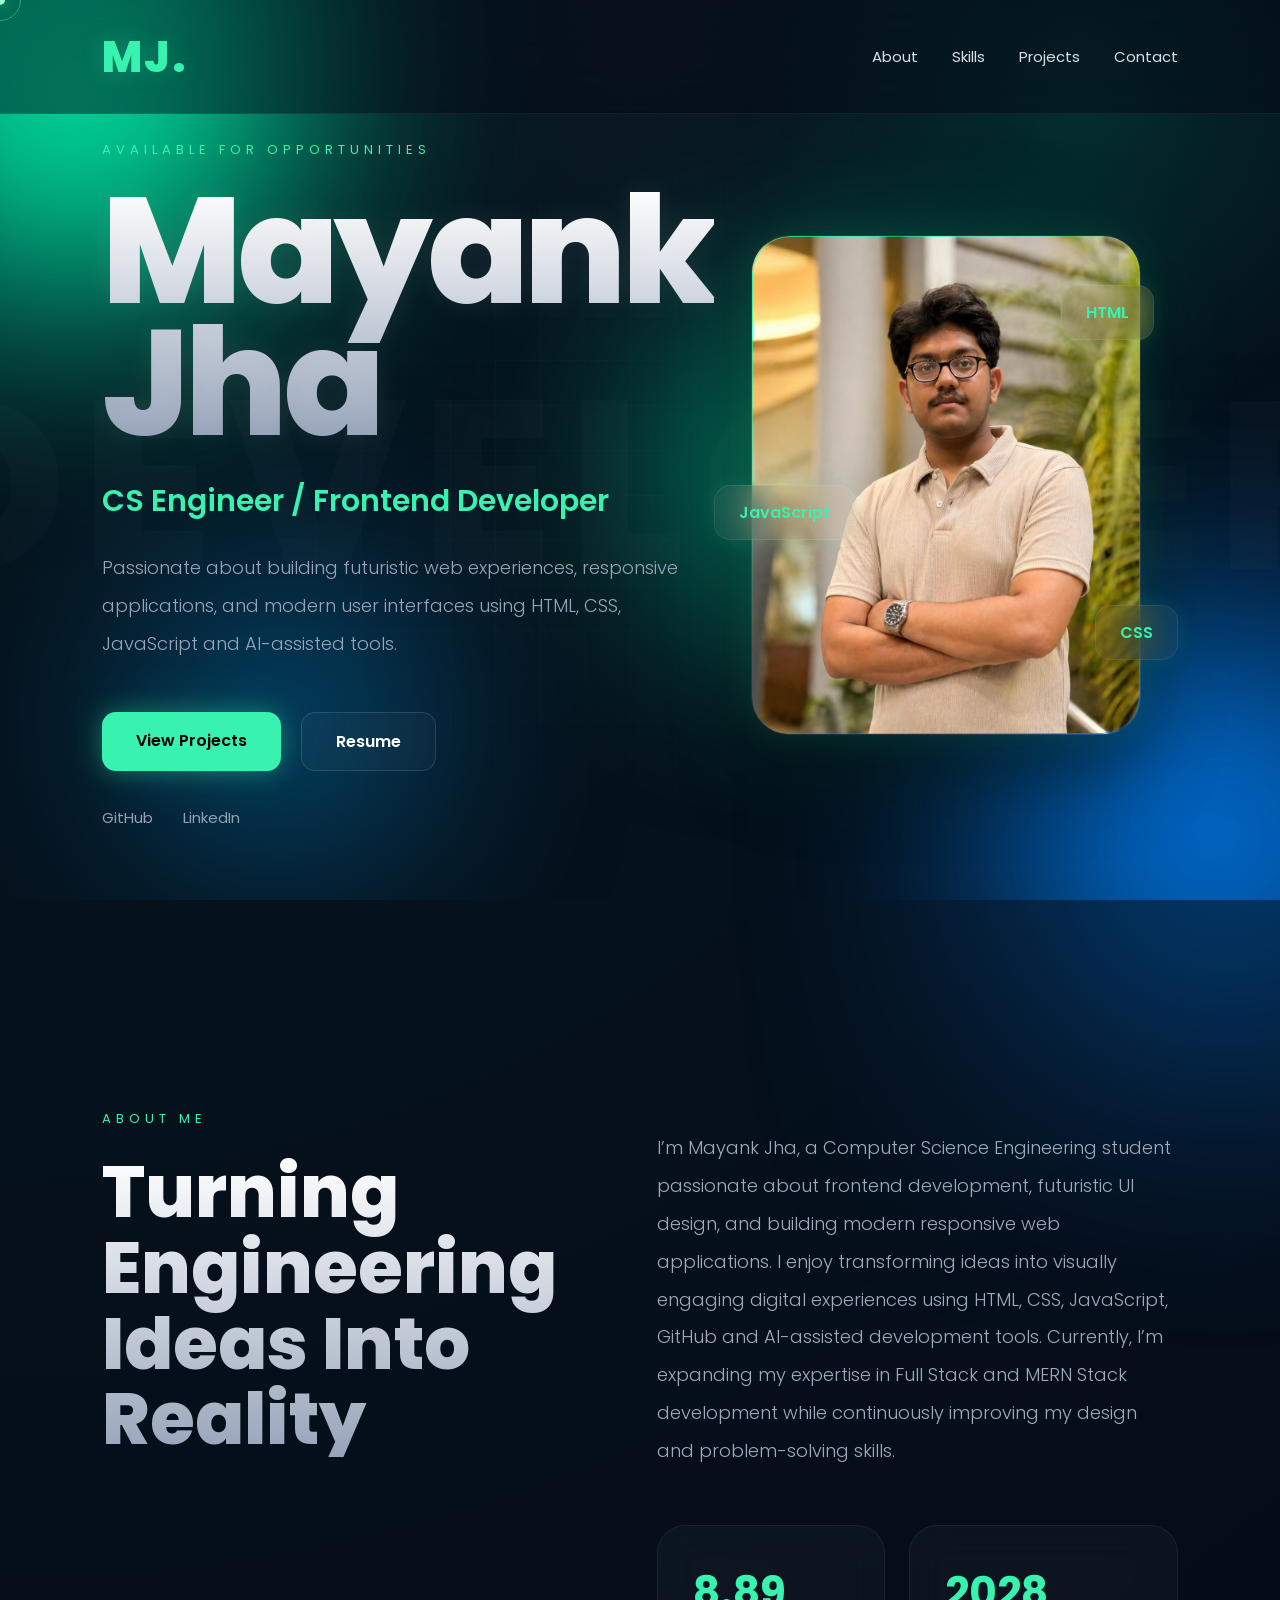
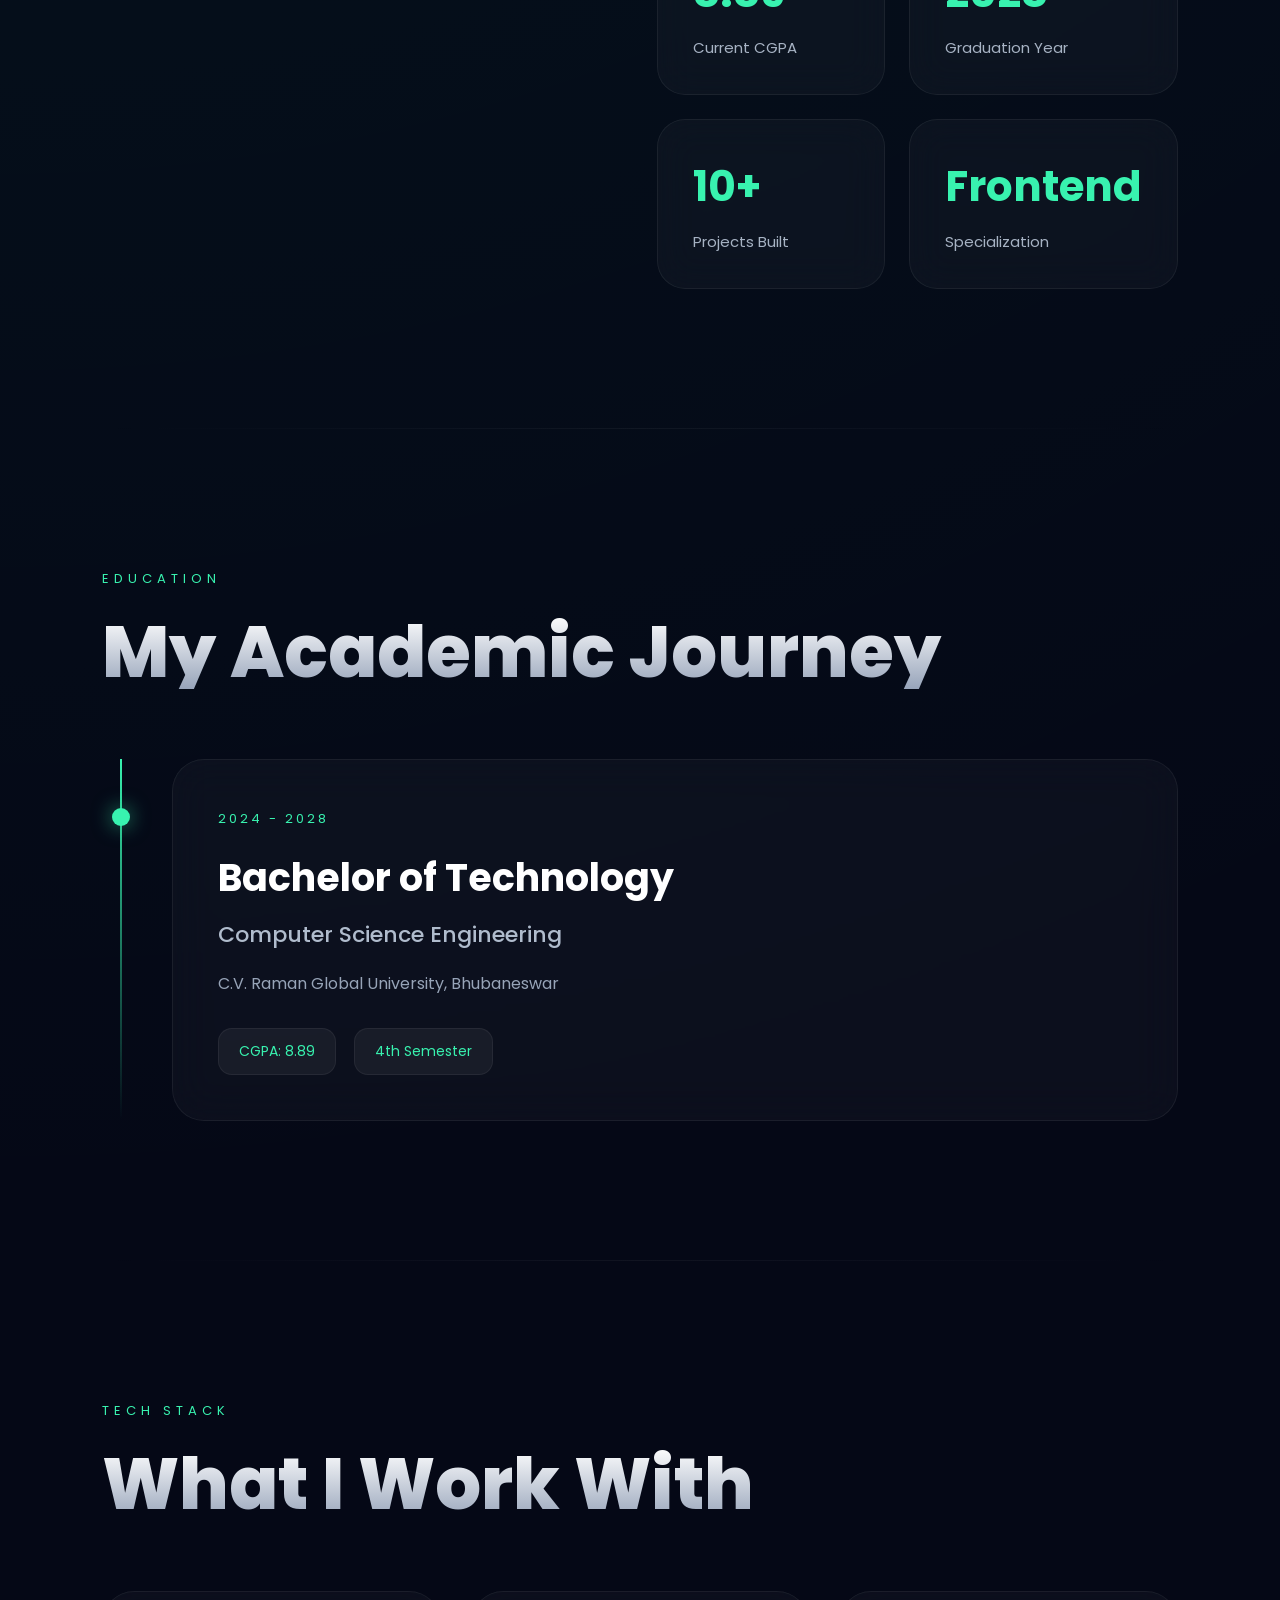
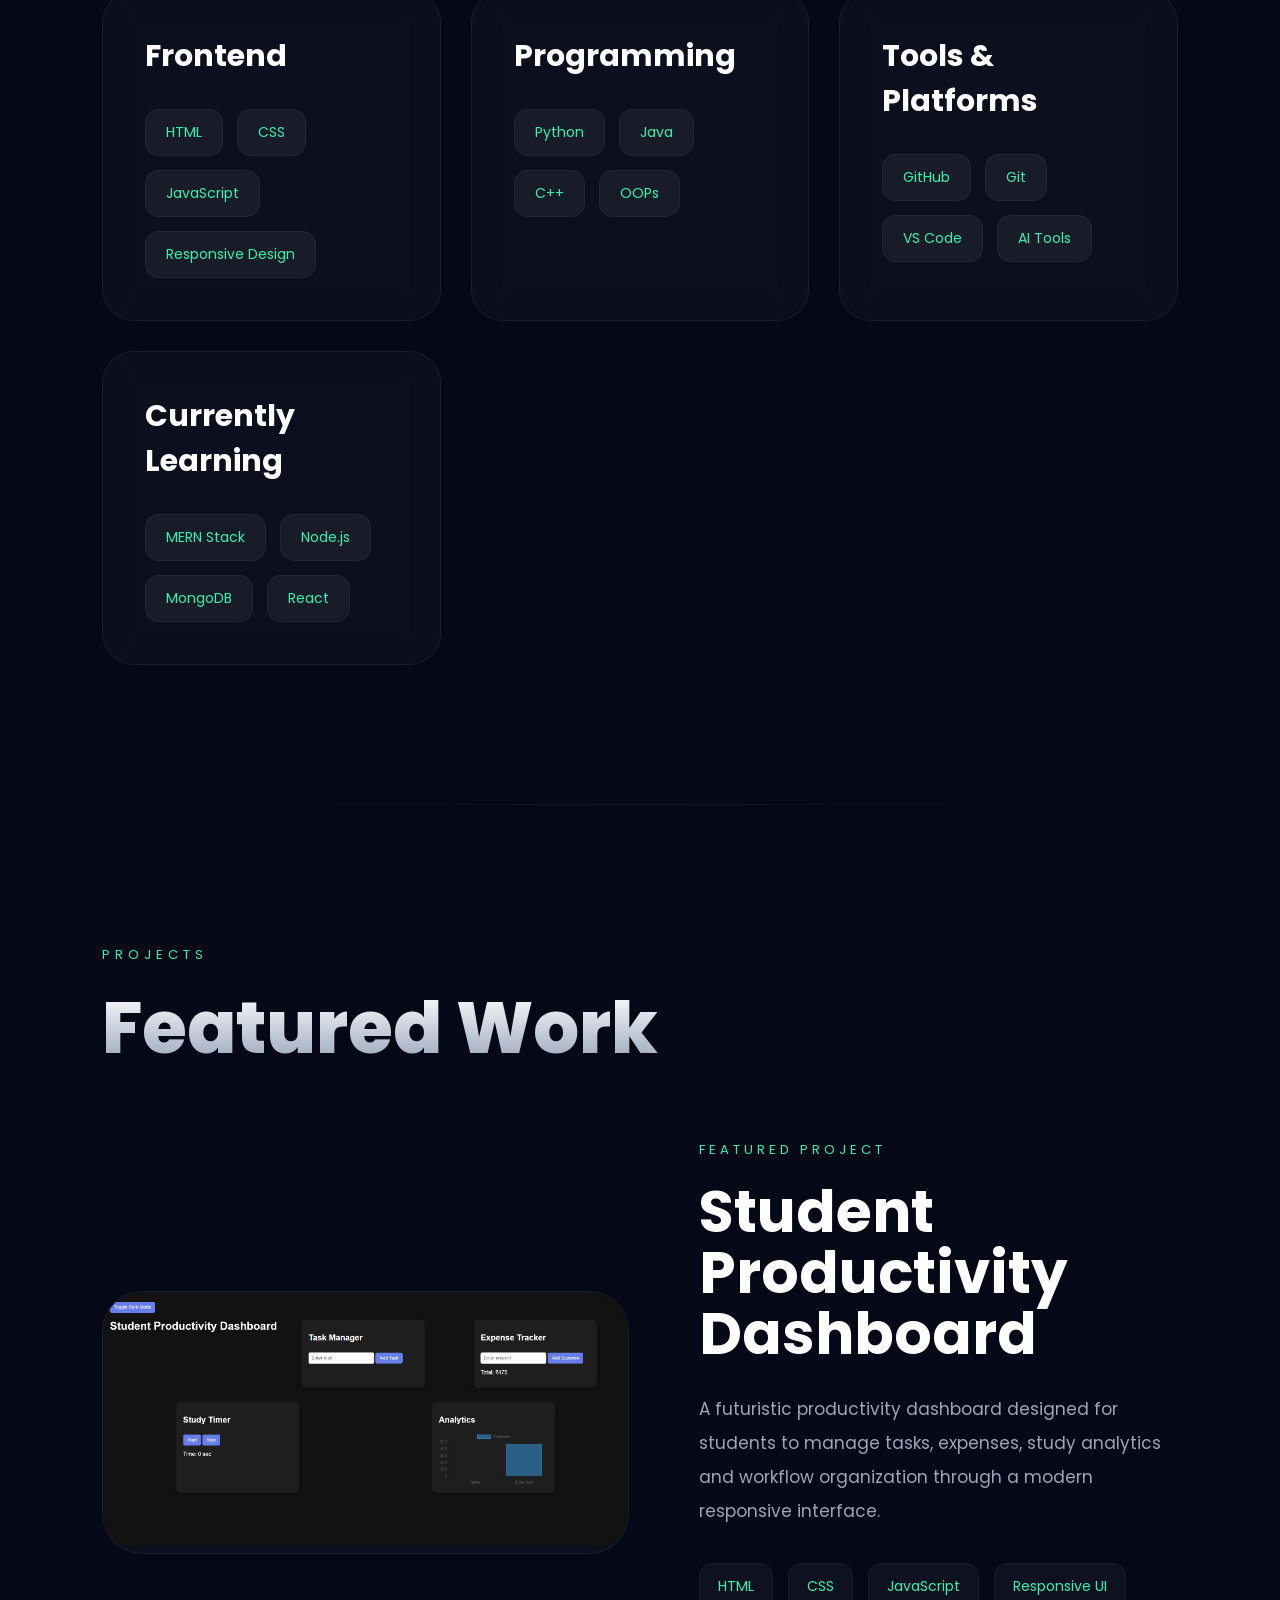
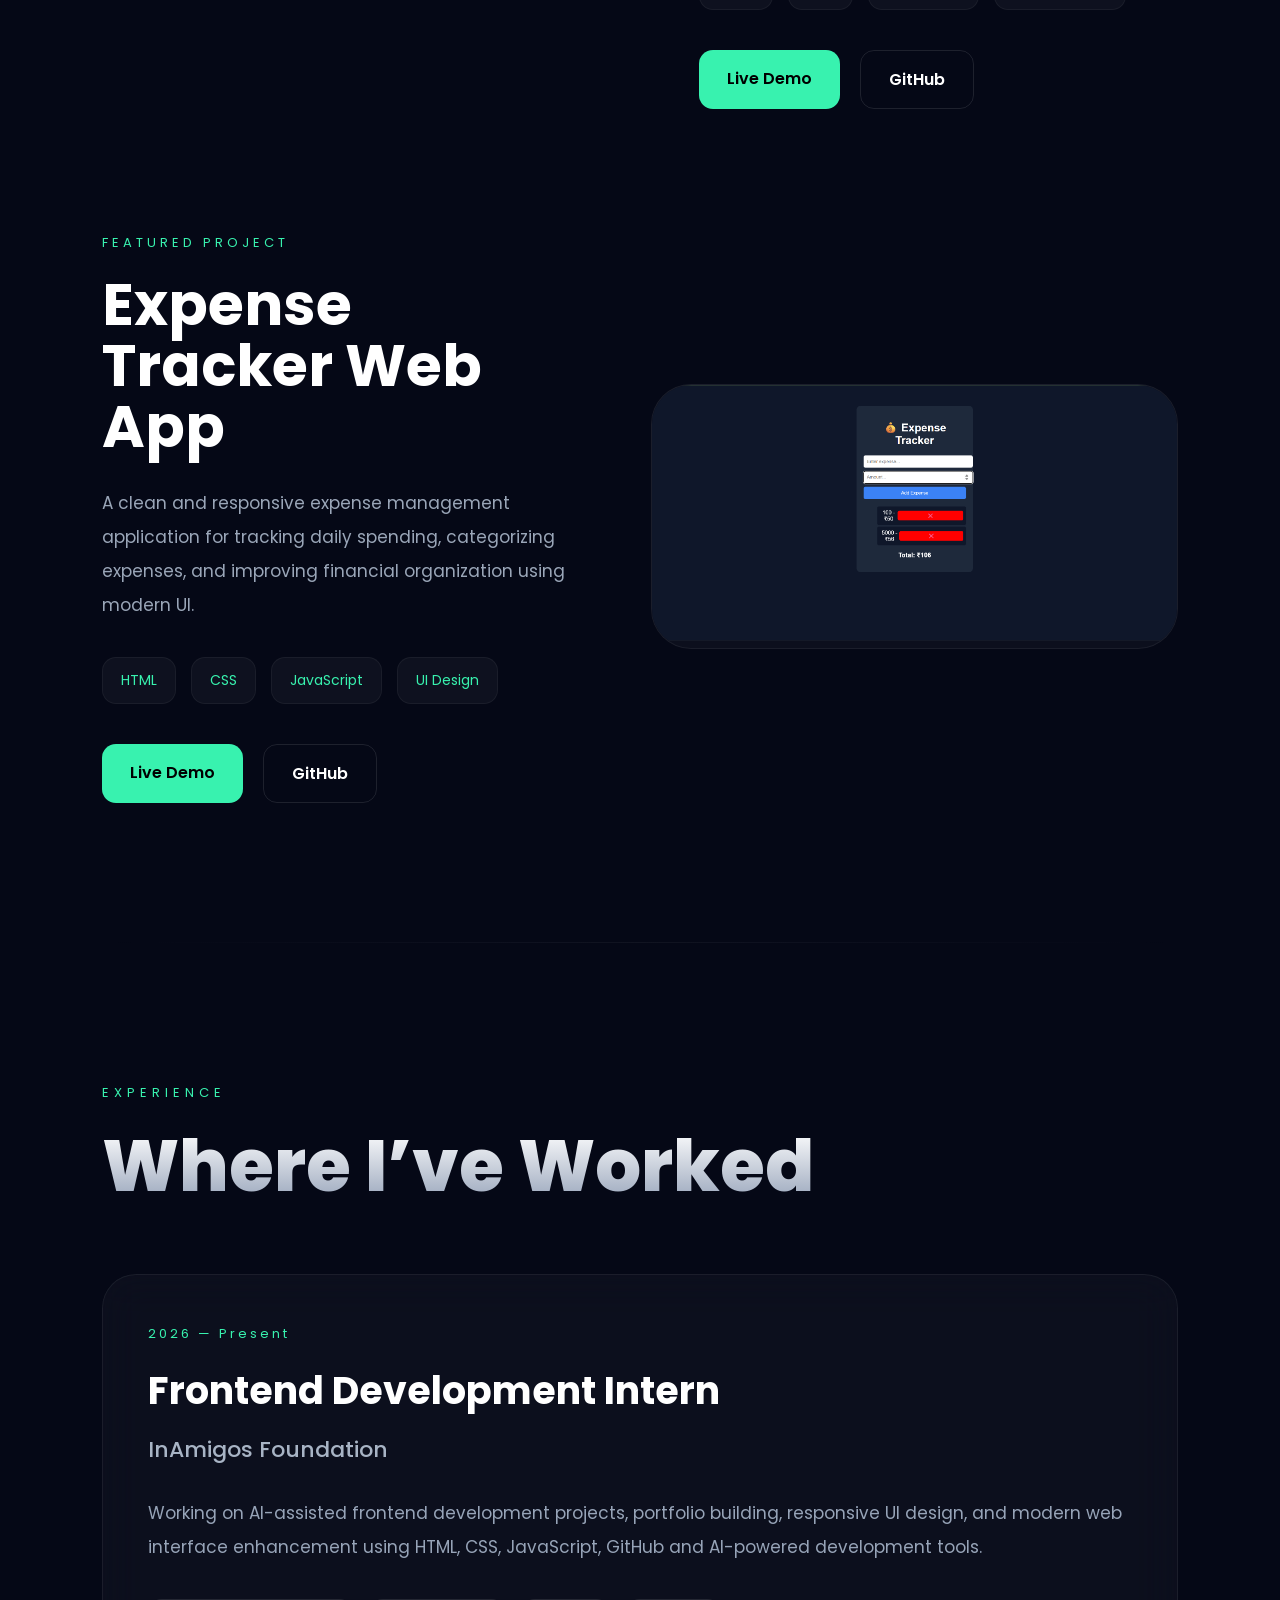
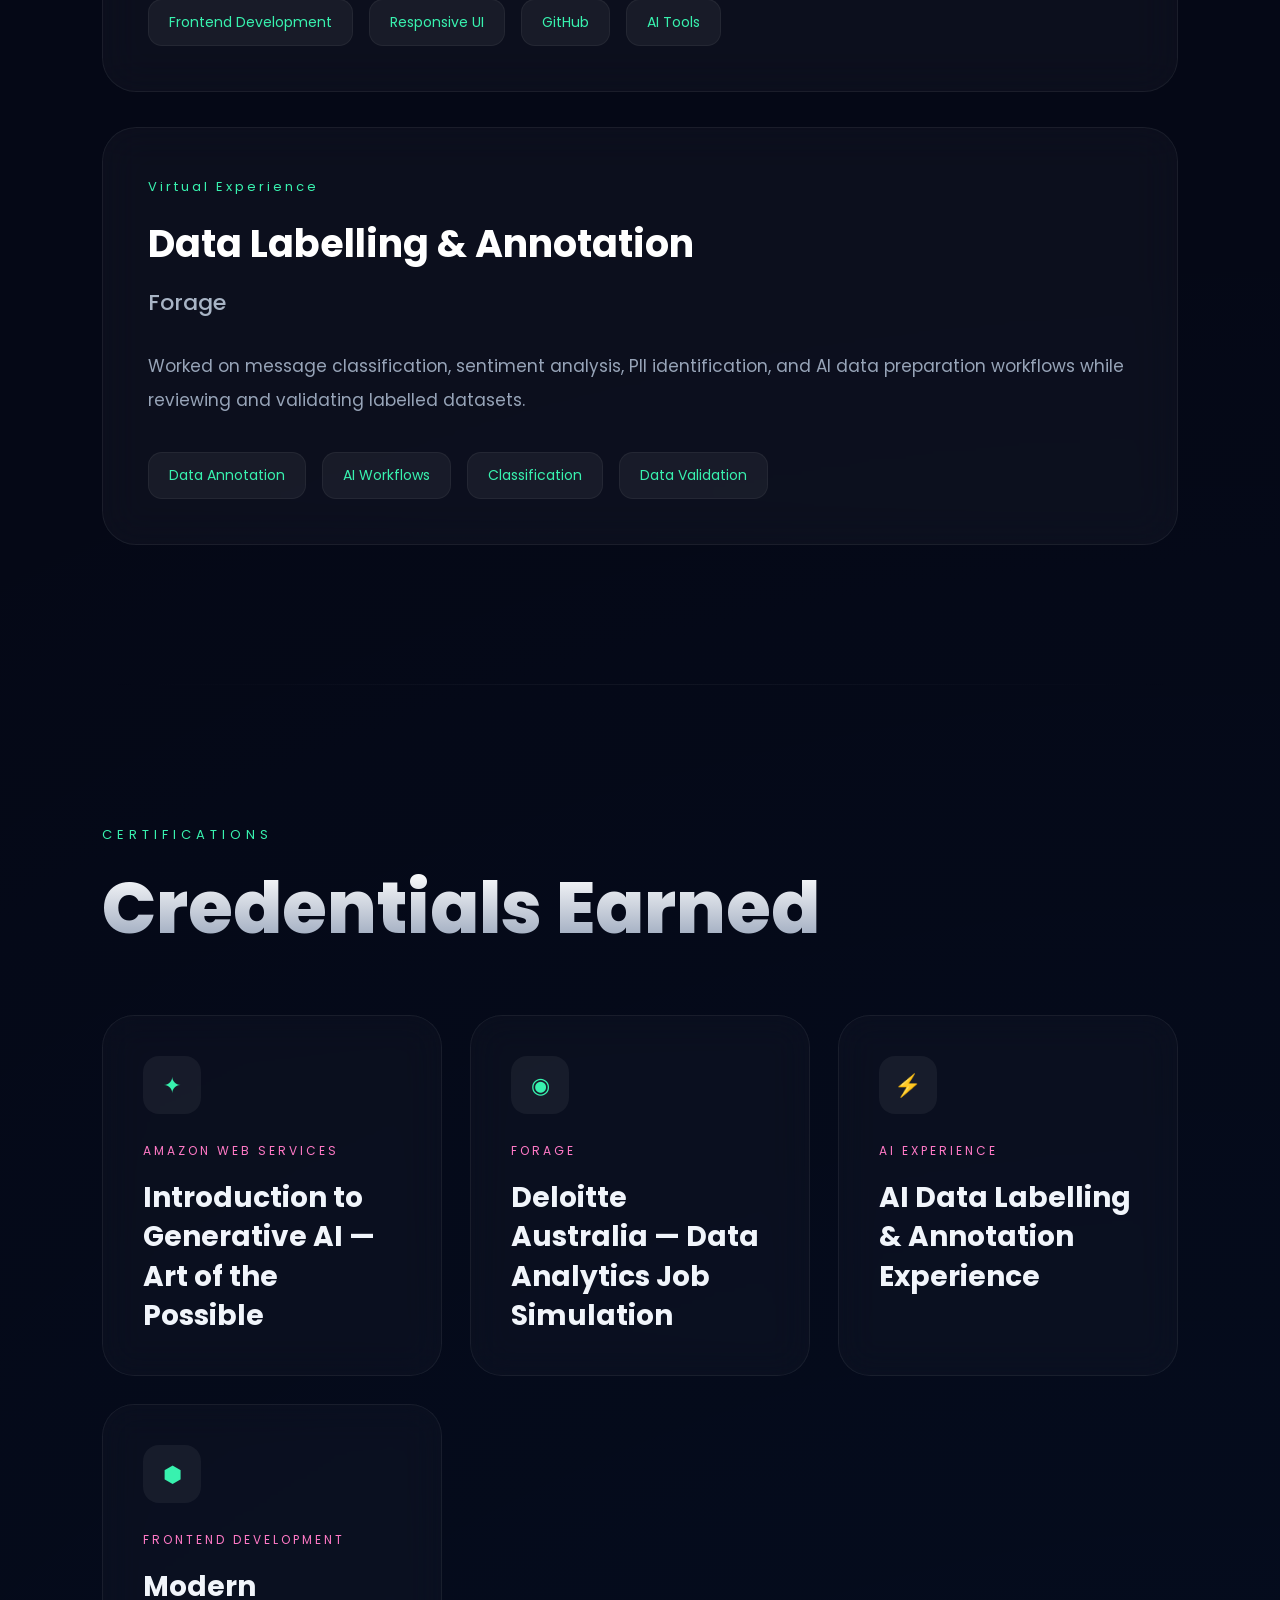
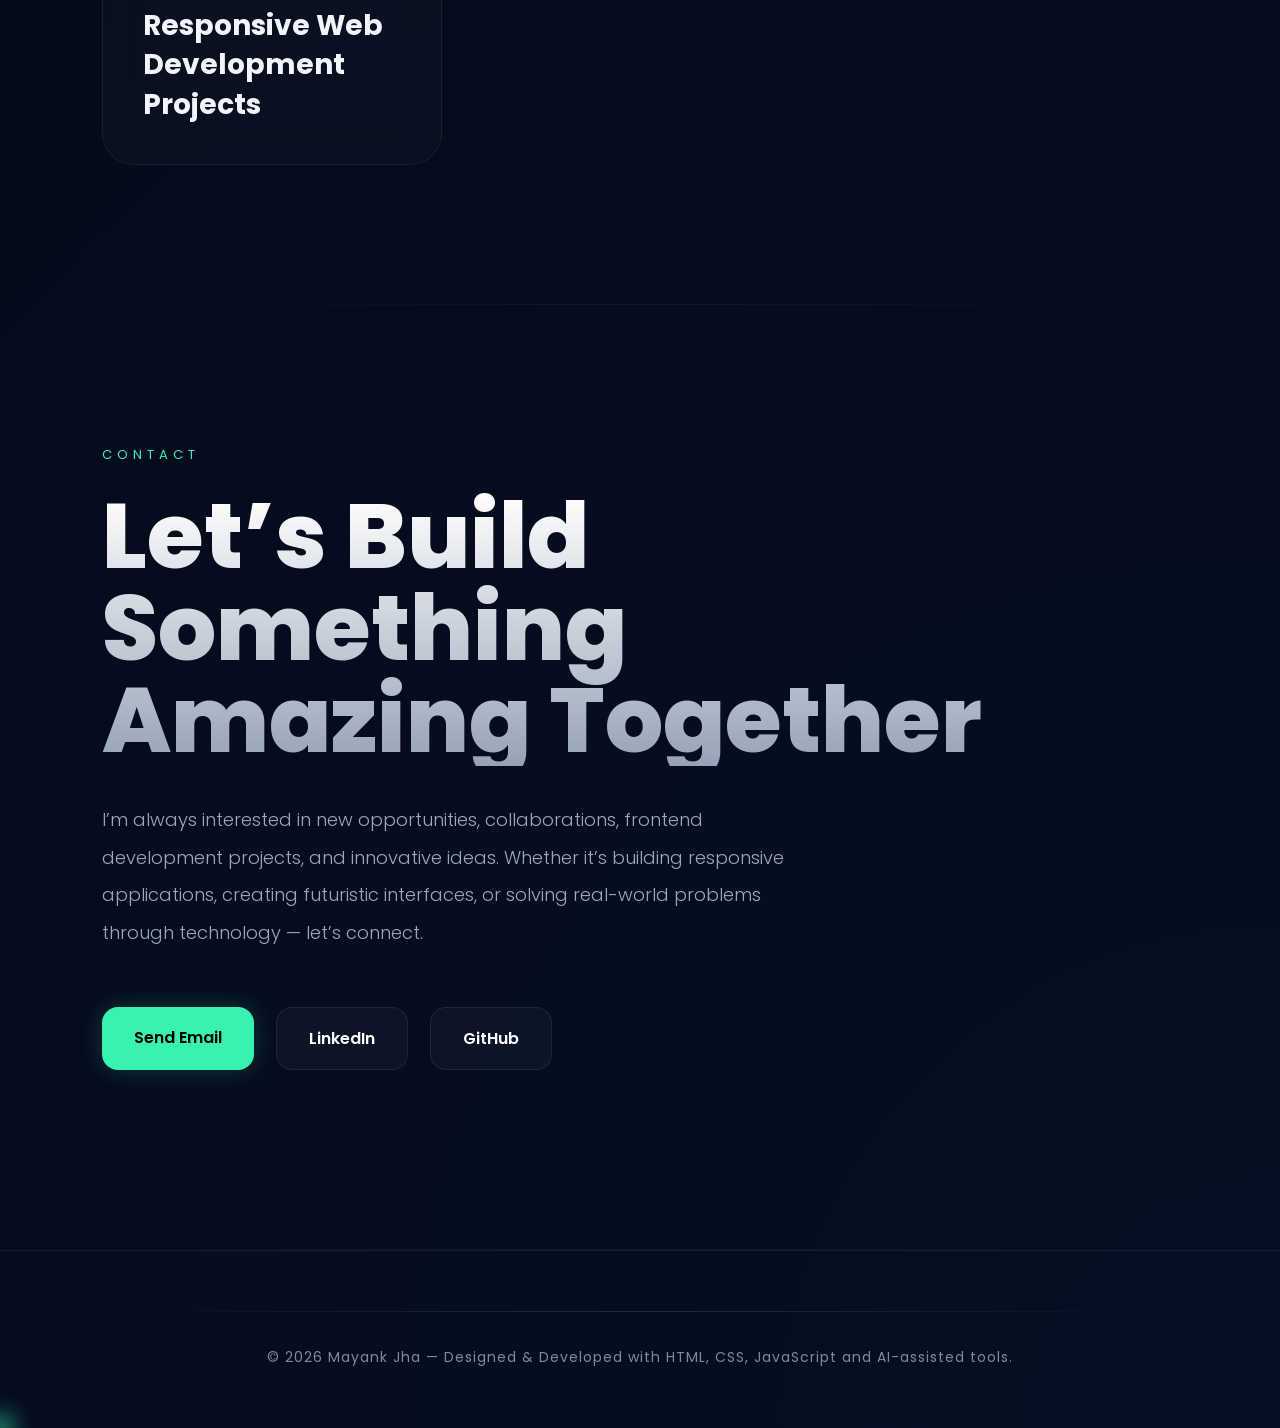
==== commit 5ea31513: "Add files via upload" ====
--- a/index.html
+++ b/index.html
@@ -706,7 +706,7 @@
 
       <div class="contact-buttons-premium">
 
-        <a href="mailto:ahjknayam@gmail.com">
+        <a href="https://mail.google.com/mail/?view=cm&fs=1&to=ahjknayam@gmail.com" target="_blank">
 
           Send Email
 
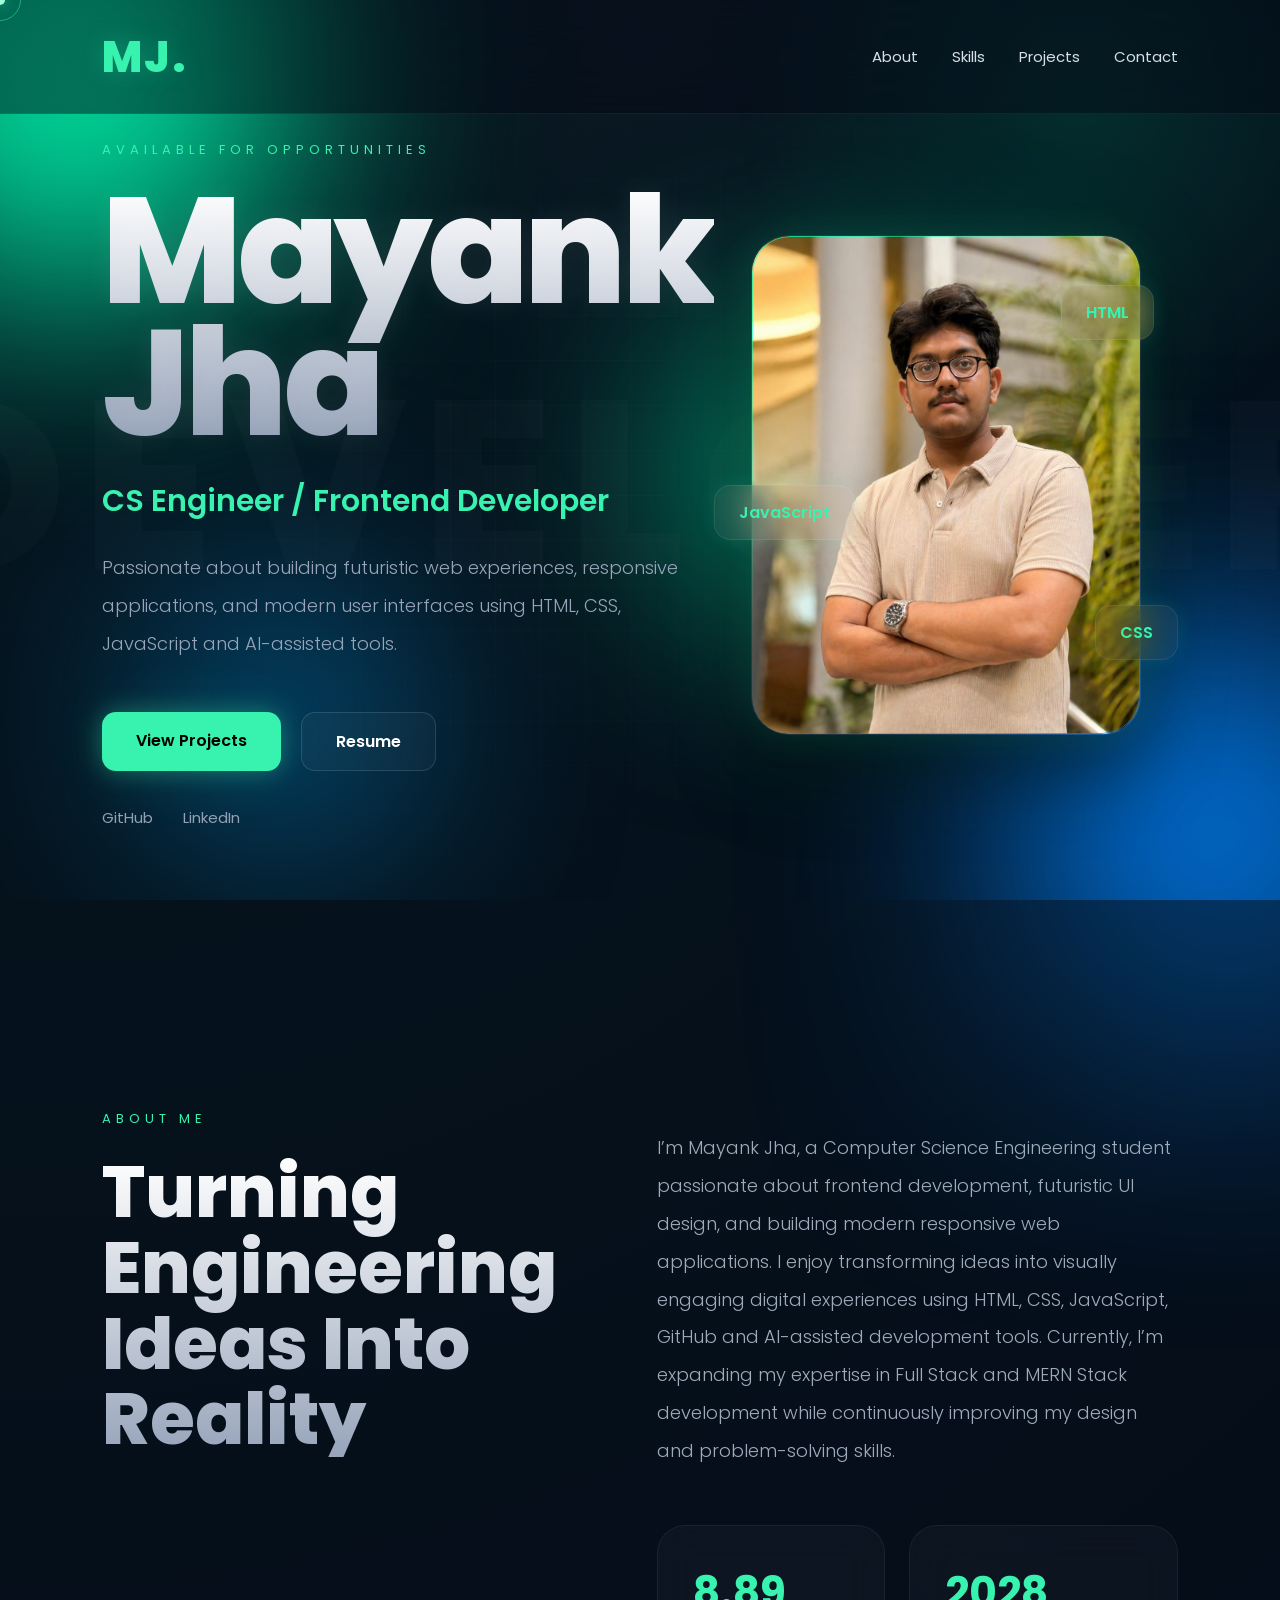
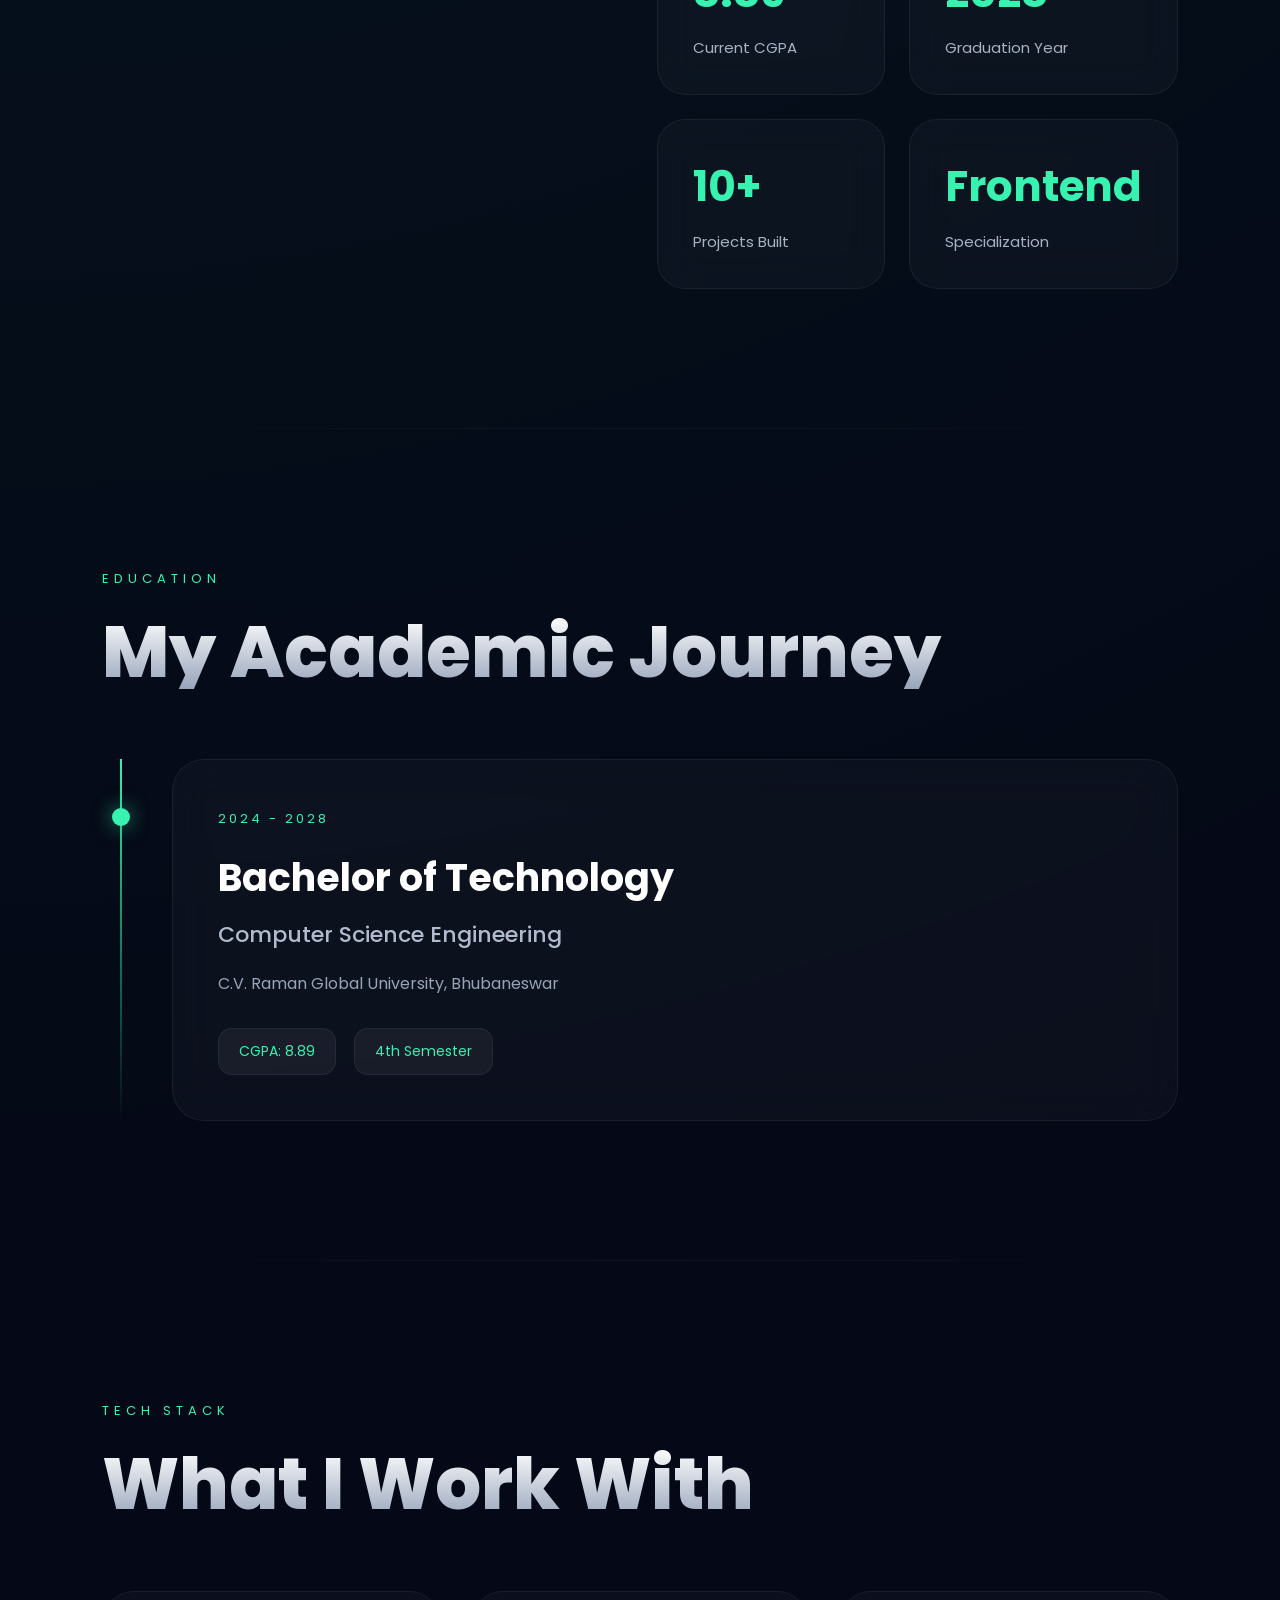
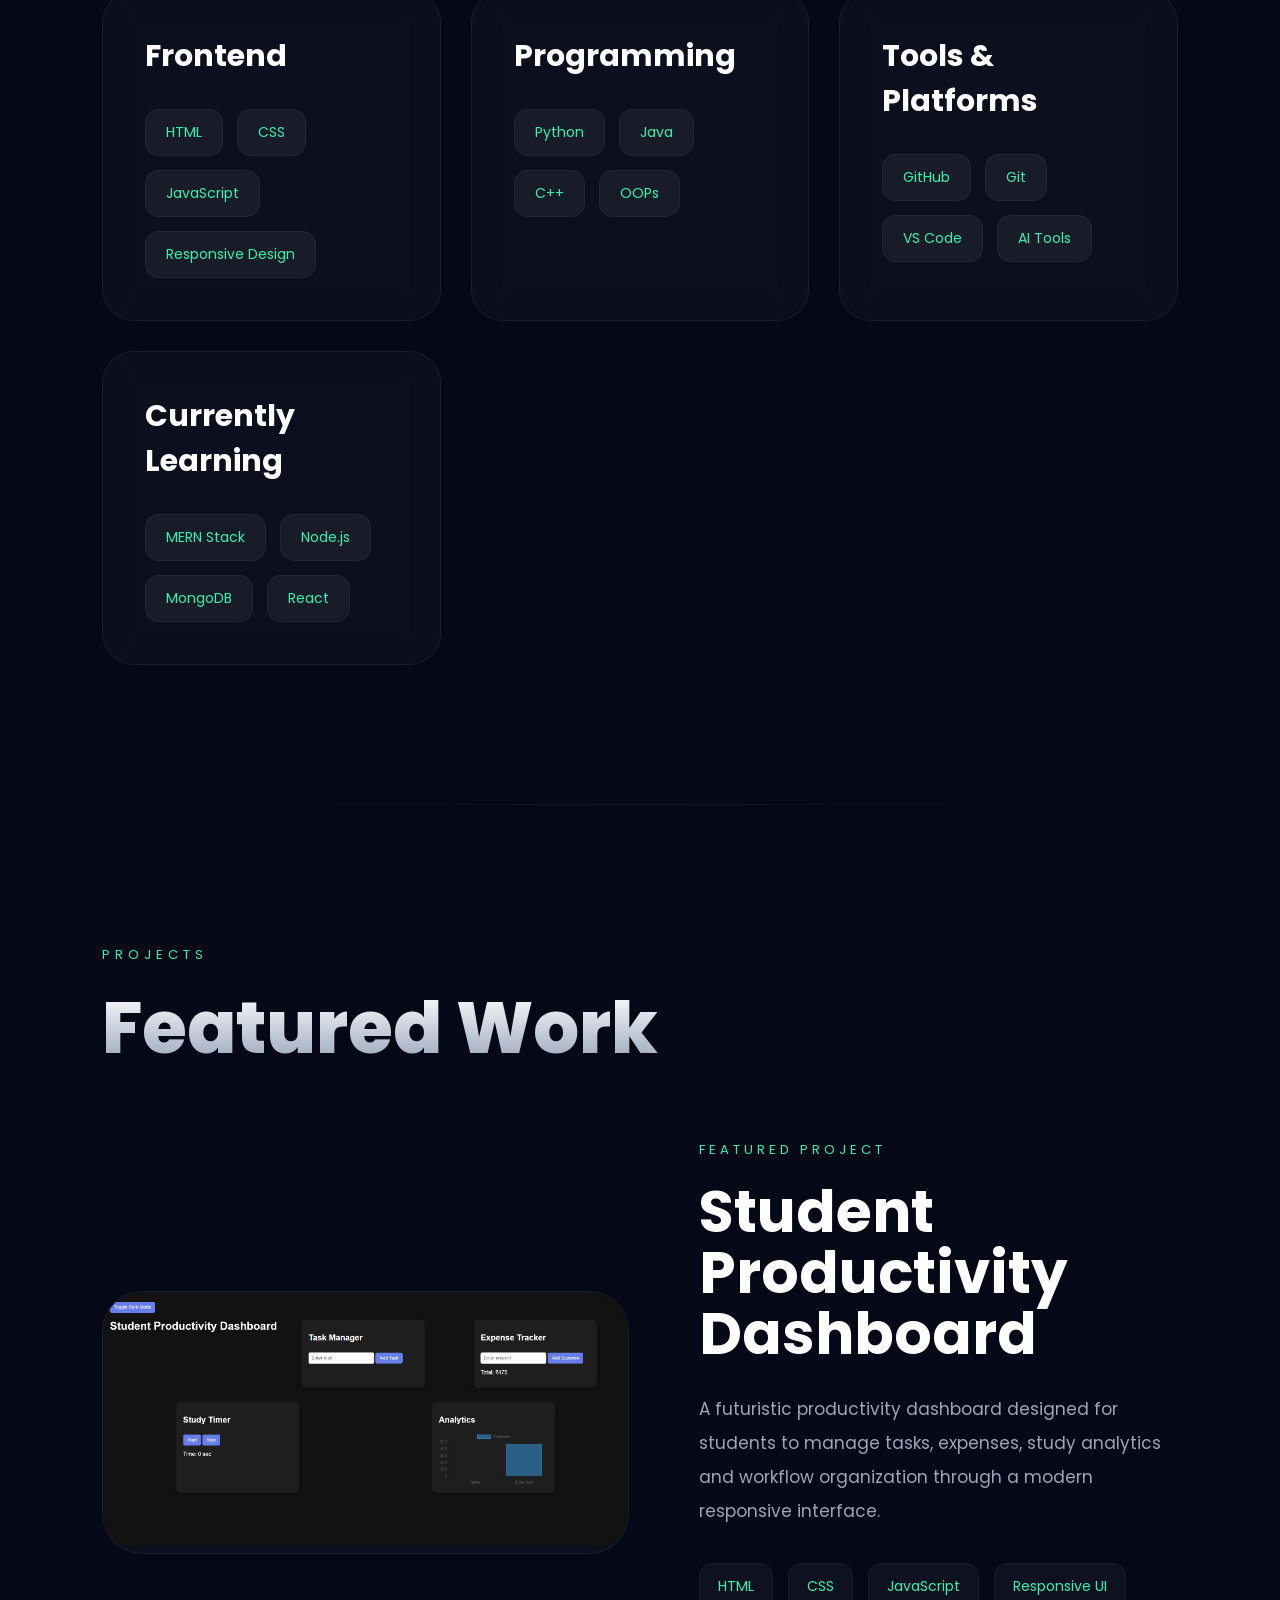
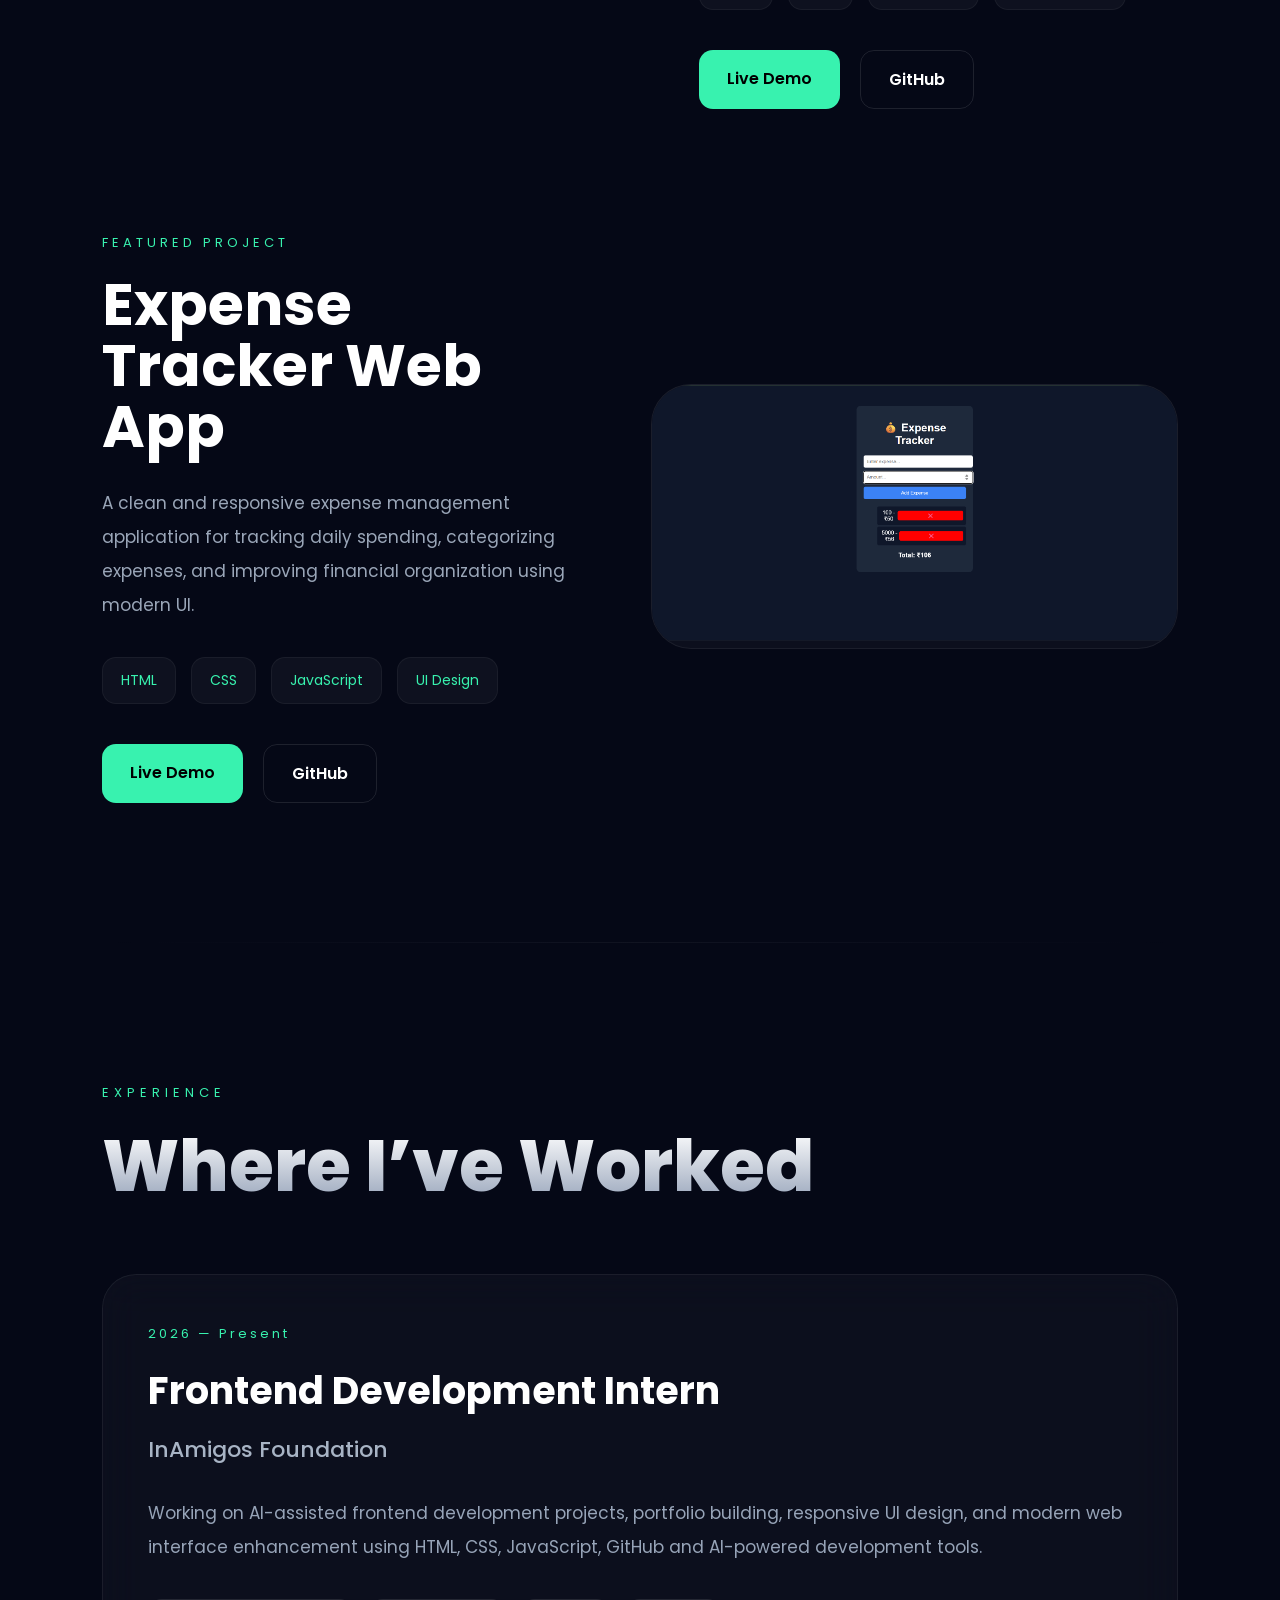
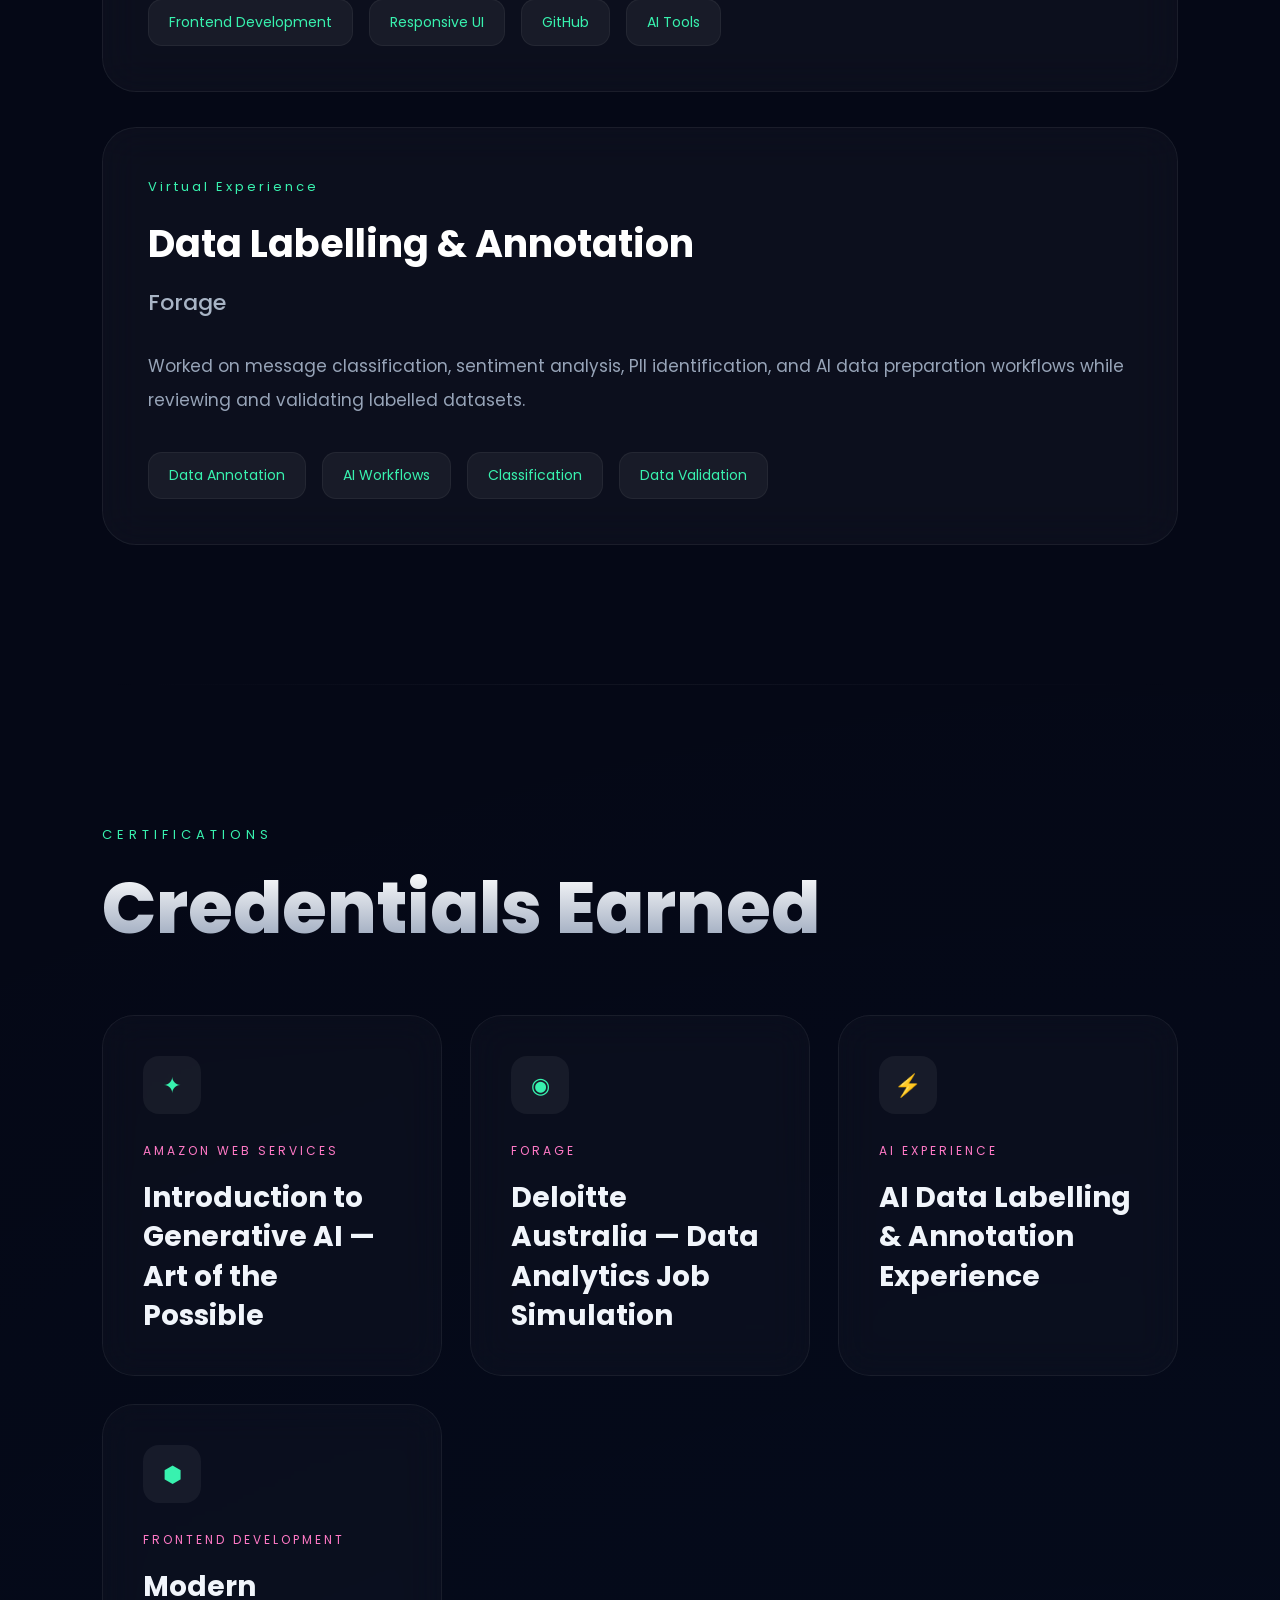
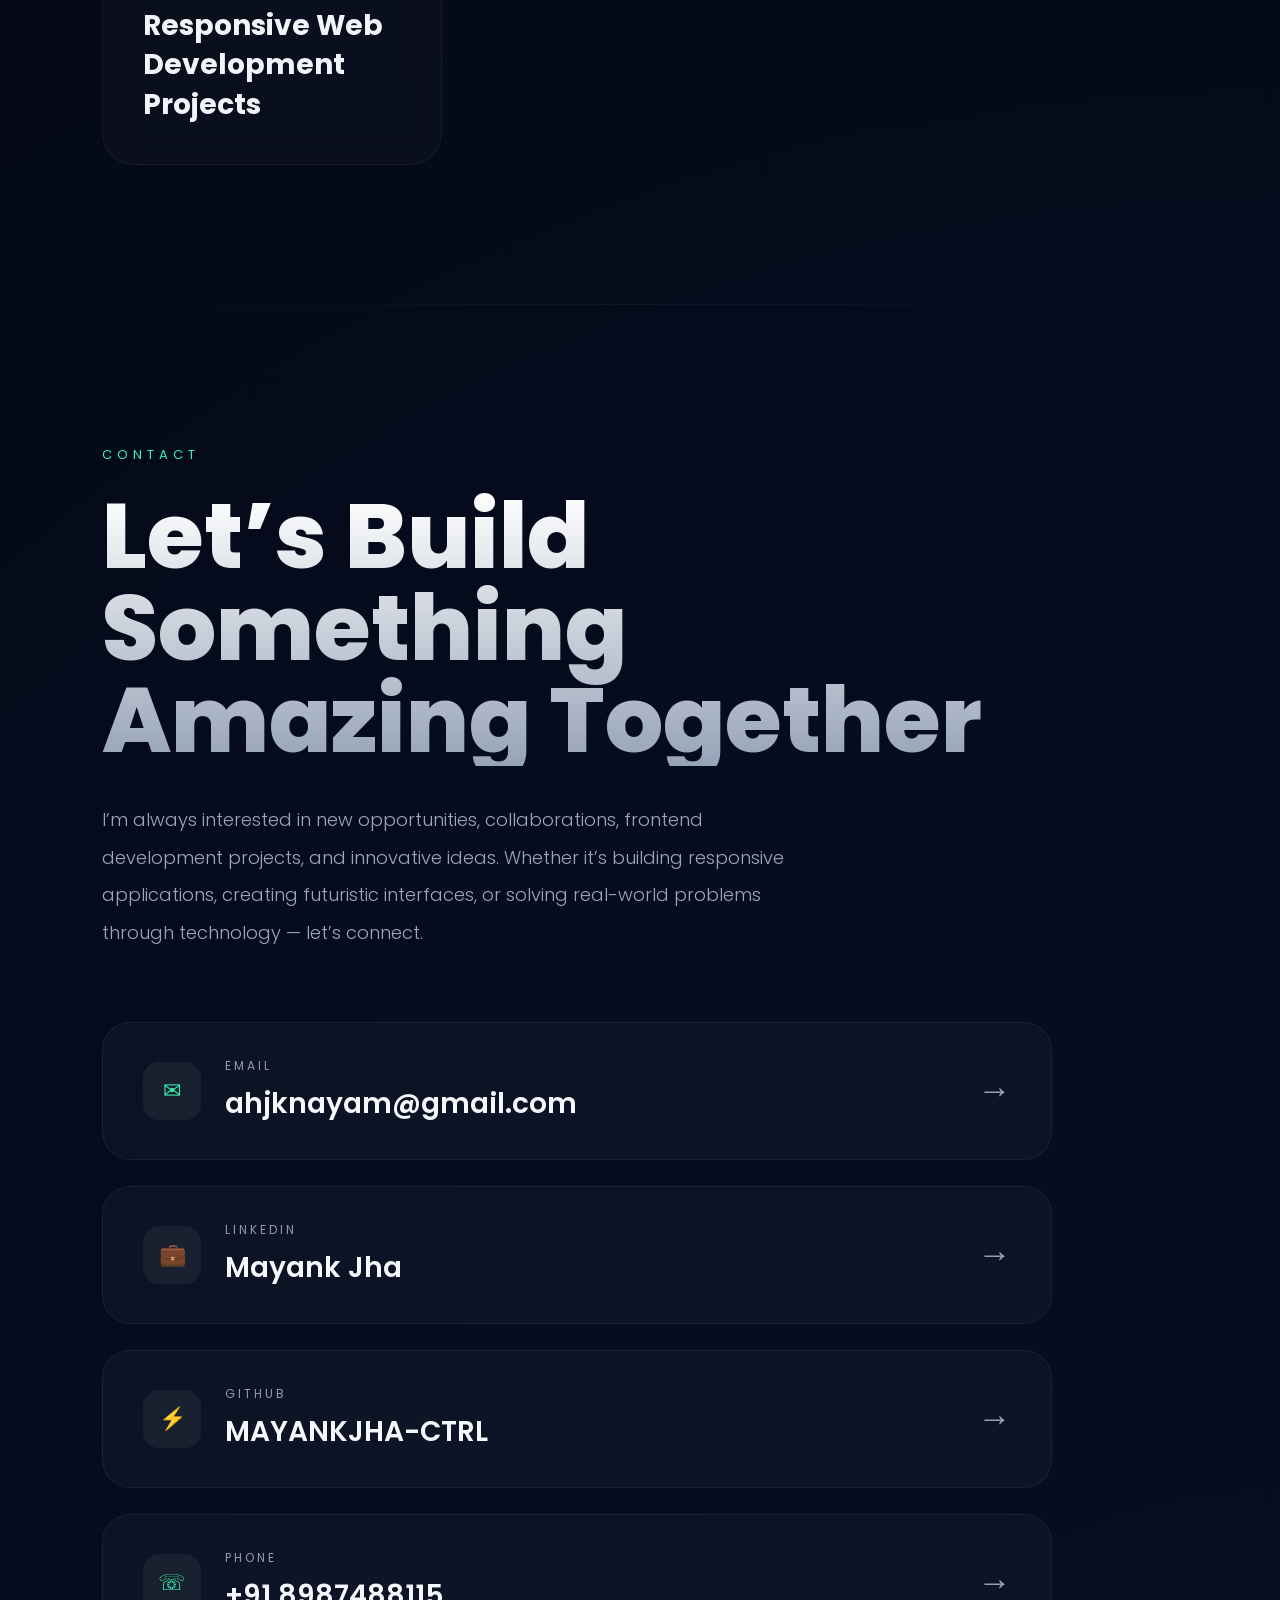
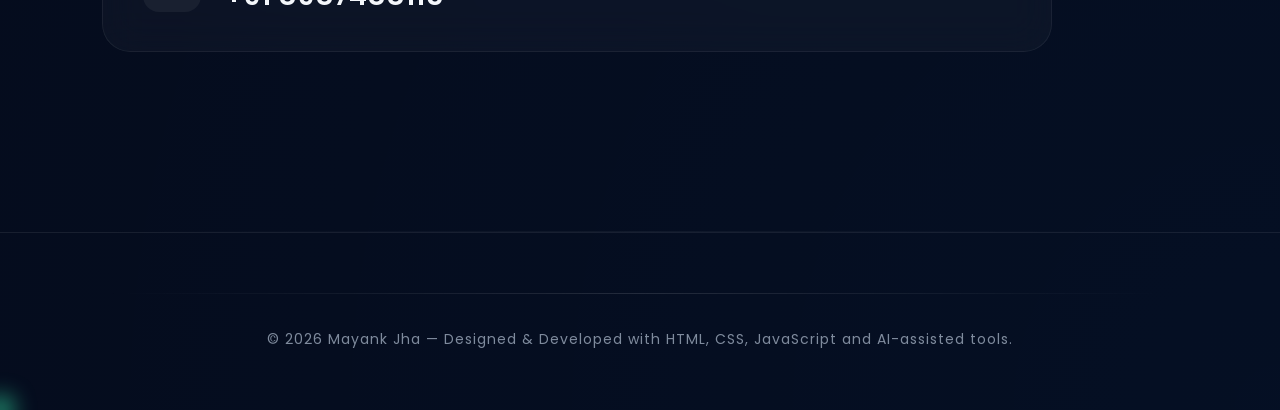
==== commit e41122f9: "Add files via upload" ====
--- a/index.html
+++ b/index.html
@@ -704,23 +704,118 @@
 
       </p>
 
-      <div class="contact-buttons-premium">
-
-        <a href="https://mail.google.com/mail/?view=cm&fs=1&to=ahjknayam@gmail.com" target="_blank">
-
-          Send Email
+      <div class="contact-cards">
+
+        <!-- EMAIL -->
+
+        <a href="https://mail.google.com/mail/?view=cm&fs=1&to=ahjknayam@gmail.com" target="_blank"
+          class="contact-card-row">
+
+          <div class="contact-left">
+
+            <div class="contact-icon">
+              ✉
+            </div>
+
+            <div>
+
+              <span>Email</span>
+
+              <h3>
+                ahjknayam@gmail.com
+              </h3>
+
+            </div>
+
+          </div>
+
+          <div class="contact-arrow">
+            →
+          </div>
 
         </a>
 
-        <a href="https://www.linkedin.com/in/mayank-jha-ba5934398/" target="_blank">
-
-          LinkedIn
+        <!-- LINKEDIN -->
+
+        <a href="https://www.linkedin.com/in/mayank-jha-ba5934398/" target="_blank" class="contact-card-row">
+
+          <div class="contact-left">
+
+            <div class="contact-icon">
+              💼
+            </div>
+
+            <div>
+
+              <span>LinkedIn</span>
+
+              <h3>
+                Mayank Jha
+              </h3>
+
+            </div>
+
+          </div>
+
+          <div class="contact-arrow">
+            →
+          </div>
 
         </a>
 
-        <a href="https://github.com/MAYANKJHA-CTRL" target="_blank">
-
-          GitHub
+        <!-- GITHUB -->
+
+        <a href="https://github.com/MAYANKJHA-CTRL" target="_blank" class="contact-card-row">
+
+          <div class="contact-left">
+
+            <div class="contact-icon">
+              ⚡
+            </div>
+
+            <div>
+
+              <span>GitHub</span>
+
+              <h3>
+                MAYANKJHA-CTRL
+              </h3>
+
+            </div>
+
+          </div>
+
+          <div class="contact-arrow">
+            →
+          </div>
+
+        </a>
+
+        <!-- PHONE -->
+
+        <a href="#" class="contact-card-row">
+
+          <div class="contact-left">
+
+            <div class="contact-icon">
+              ☏
+            </div>
+
+            <div>
+
+              <span>Phone</span>
+
+              <h3>
+                +91 8987488115
+              </h3>
+
+            </div>
+
+          </div>
+
+          <div class="contact-arrow">
+            →
+          </div>
 
         </a>
 
--- a/style.css
+++ b/style.css
@@ -2150,4 +2150,140 @@
 
   box-shadow:
     0 0 15px rgba(56, 242, 175, 0.7);
+}
+
+/* ===== PREMIUM CONTACT CARDS ===== */
+
+.contact-cards {
+
+  margin-top: 70px;
+
+  display: flex;
+  flex-direction: column;
+
+  gap: 26px;
+}
+
+.contact-card-row {
+
+  display: flex;
+
+  justify-content: space-between;
+  align-items: center;
+
+  padding: 34px 40px;
+
+  border-radius: 28px;
+
+  text-decoration: none;
+
+  background:
+    rgba(255, 255, 255, 0.03);
+
+  border:
+    1px solid rgba(255, 255, 255, 0.06);
+
+  transition: 0.45s;
+
+  backdrop-filter: blur(20px);
+}
+
+.contact-card-row:hover {
+
+  transform:
+    translateY(-6px);
+
+  border-color:
+    rgba(56, 242, 175, 0.2);
+
+  box-shadow:
+    0 20px 60px rgba(0, 0, 0, 0.35);
+}
+
+.contact-left {
+
+  display: flex;
+  align-items: center;
+
+  gap: 24px;
+}
+
+.contact-icon {
+
+  width: 58px;
+  height: 58px;
+
+  border-radius: 16px;
+
+  display: flex;
+  align-items: center;
+  justify-content: center;
+
+  background:
+    rgba(255, 255, 255, 0.05);
+
+  color: #38f2af;
+
+  font-size: 22px;
+}
+
+.contact-left span {
+
+  display: block;
+
+  margin-bottom: 8px;
+
+  color: #8f9cb0;
+
+  letter-spacing: 3px;
+
+  font-size: 12px;
+
+  text-transform: uppercase;
+}
+
+.contact-left h3 {
+
+  color: #f4f7fb;
+
+  font-size: 28px;
+
+  font-weight: 600;
+}
+
+.contact-arrow {
+
+  color: #9aa6b8;
+
+  font-size: 34px;
+
+  transition: 0.35s;
+}
+
+.contact-card-row:hover .contact-arrow {
+
+  transform:
+    translateX(8px);
+
+  color: #38f2af;
+}
+
+/* MOBILE */
+
+@media(max-width:950px) {
+
+  .contact-card-row {
+
+    flex-direction: column;
+
+    align-items: flex-start;
+
+    gap: 25px;
+  }
+
+  .contact-left h3 {
+
+    font-size: 20px;
+  }
+
 }
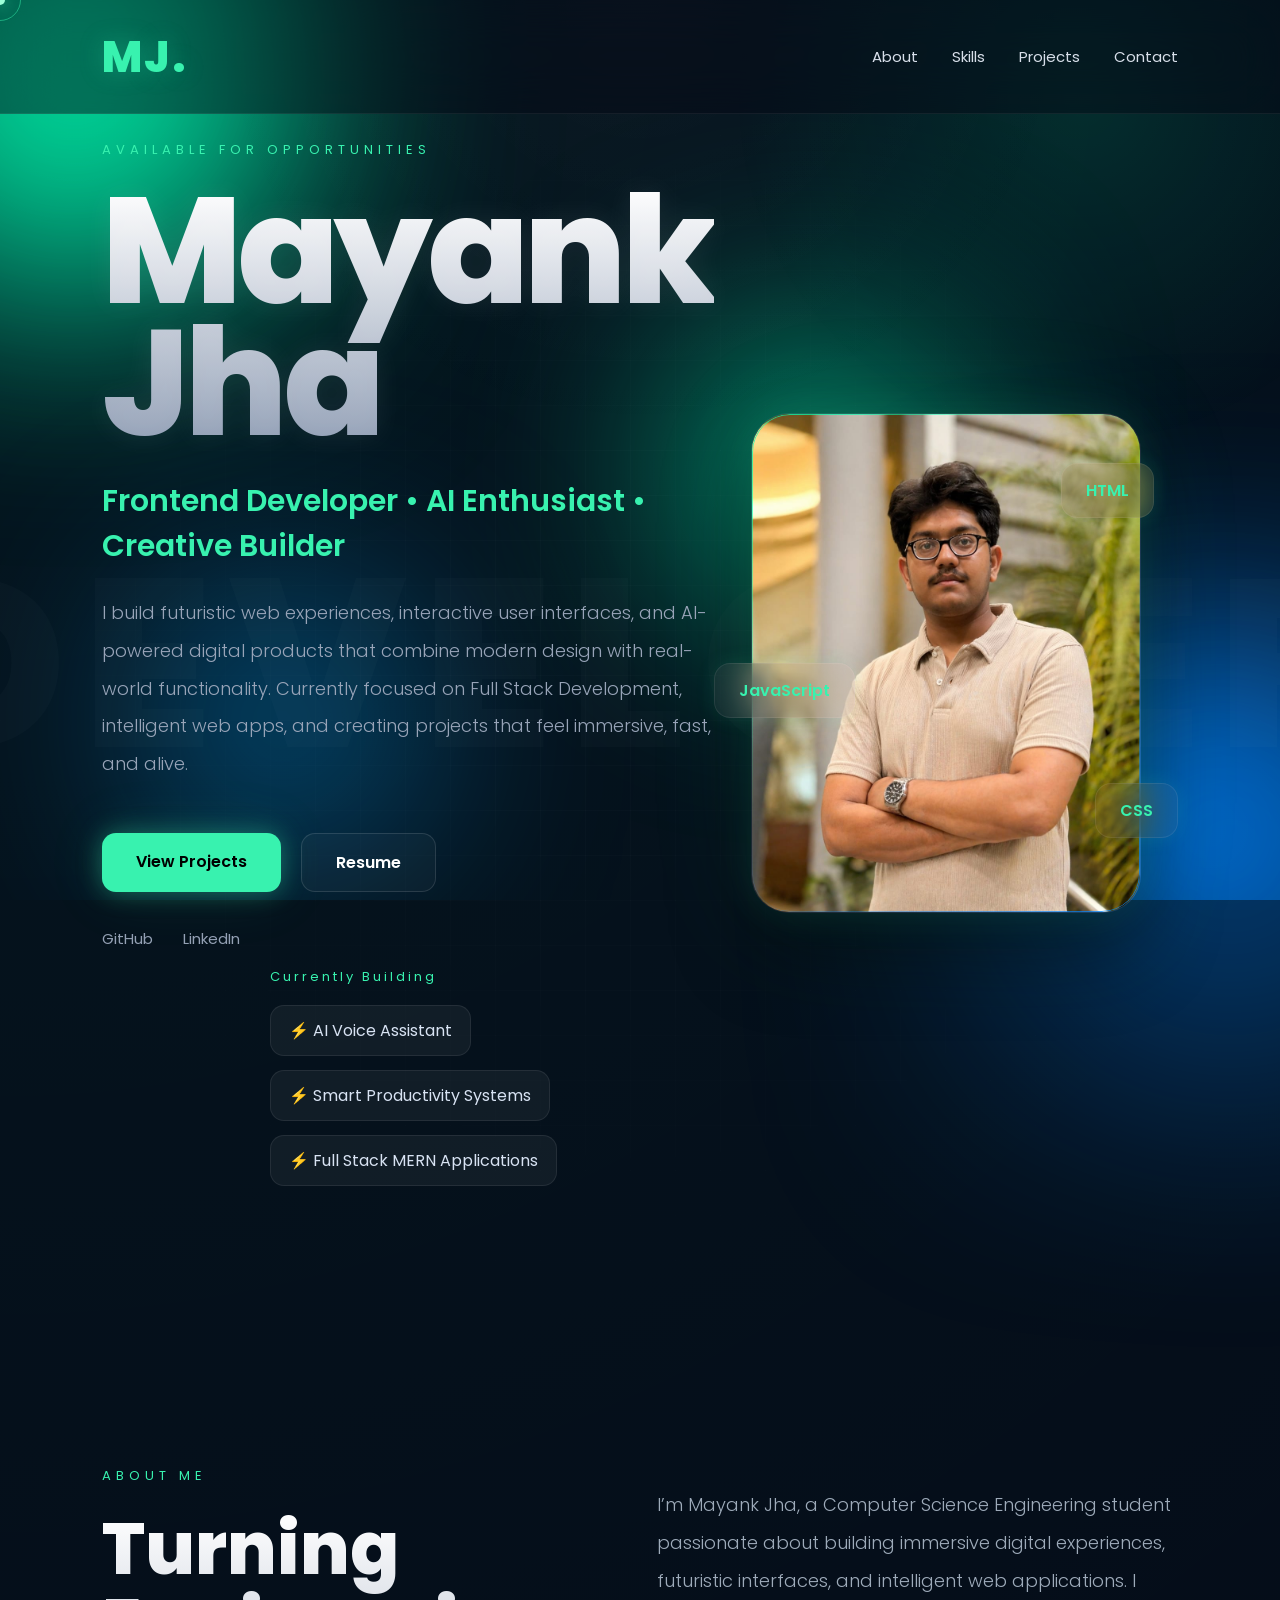
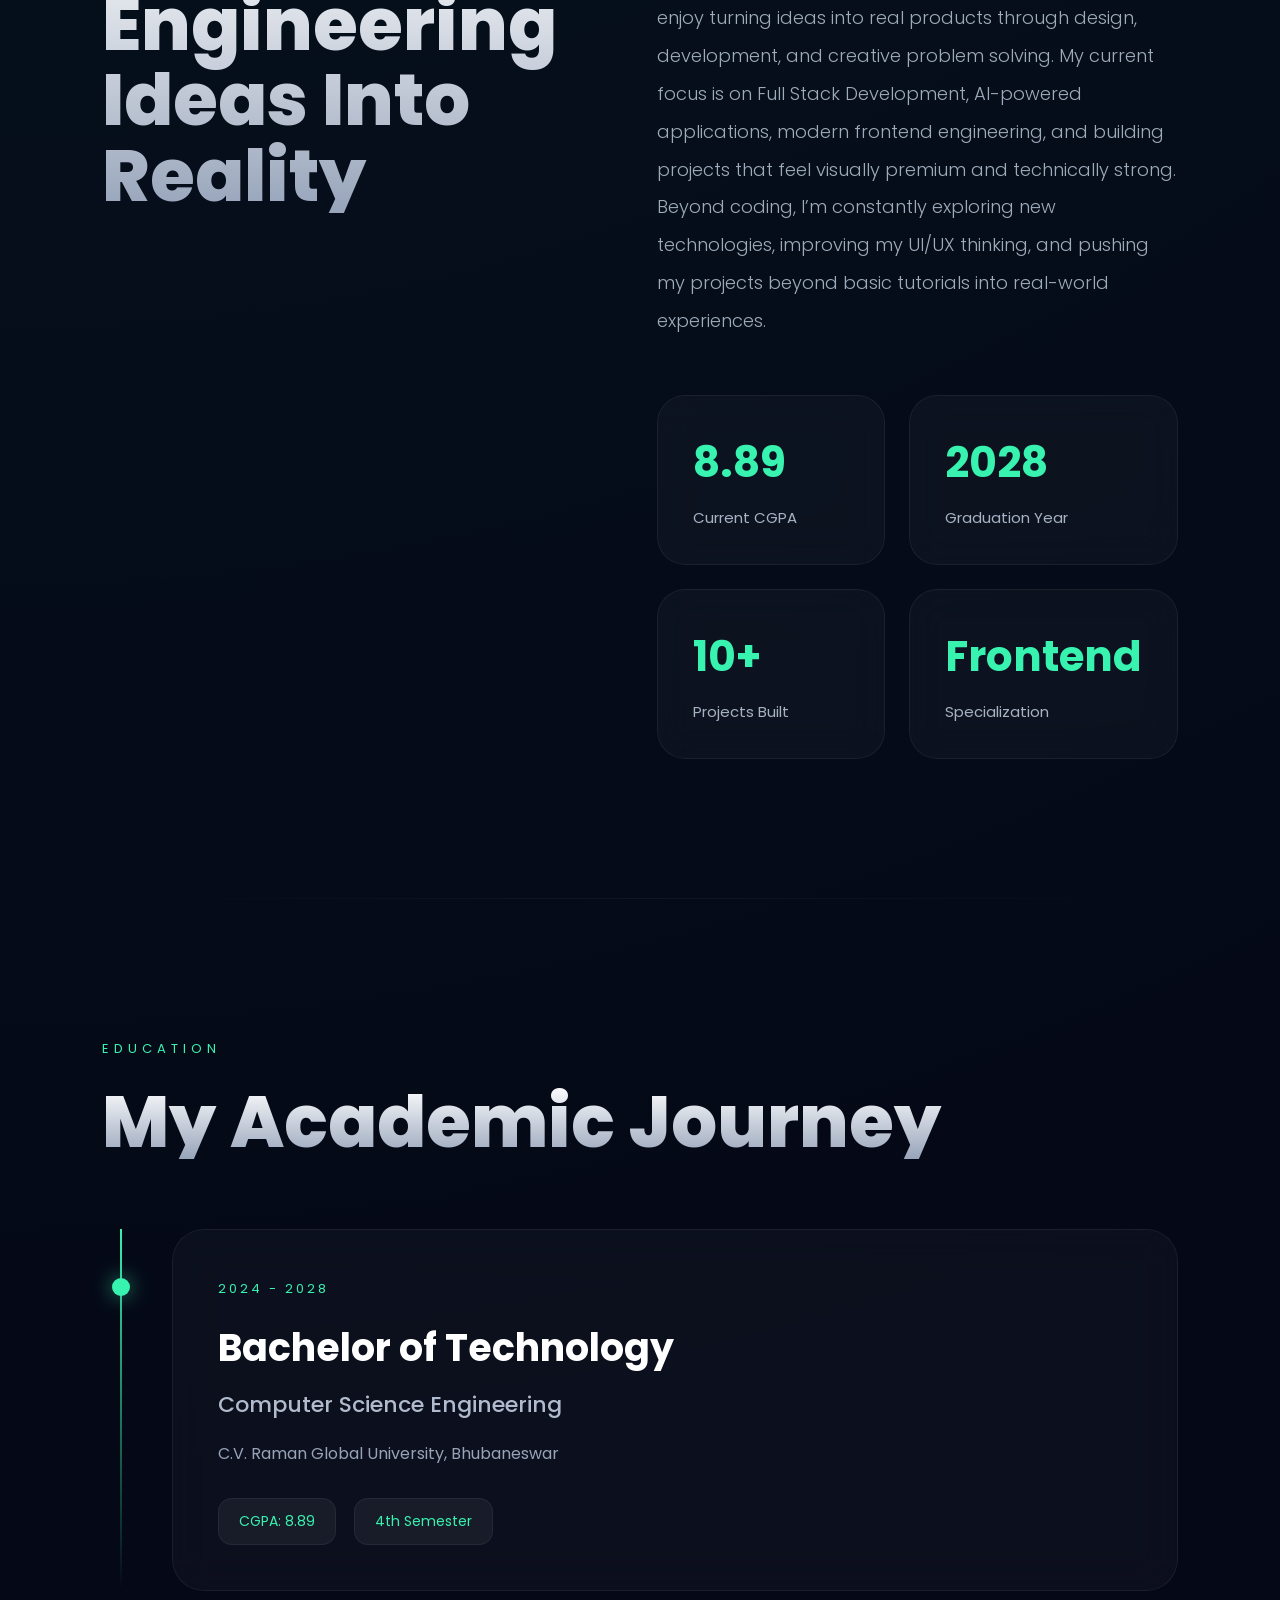
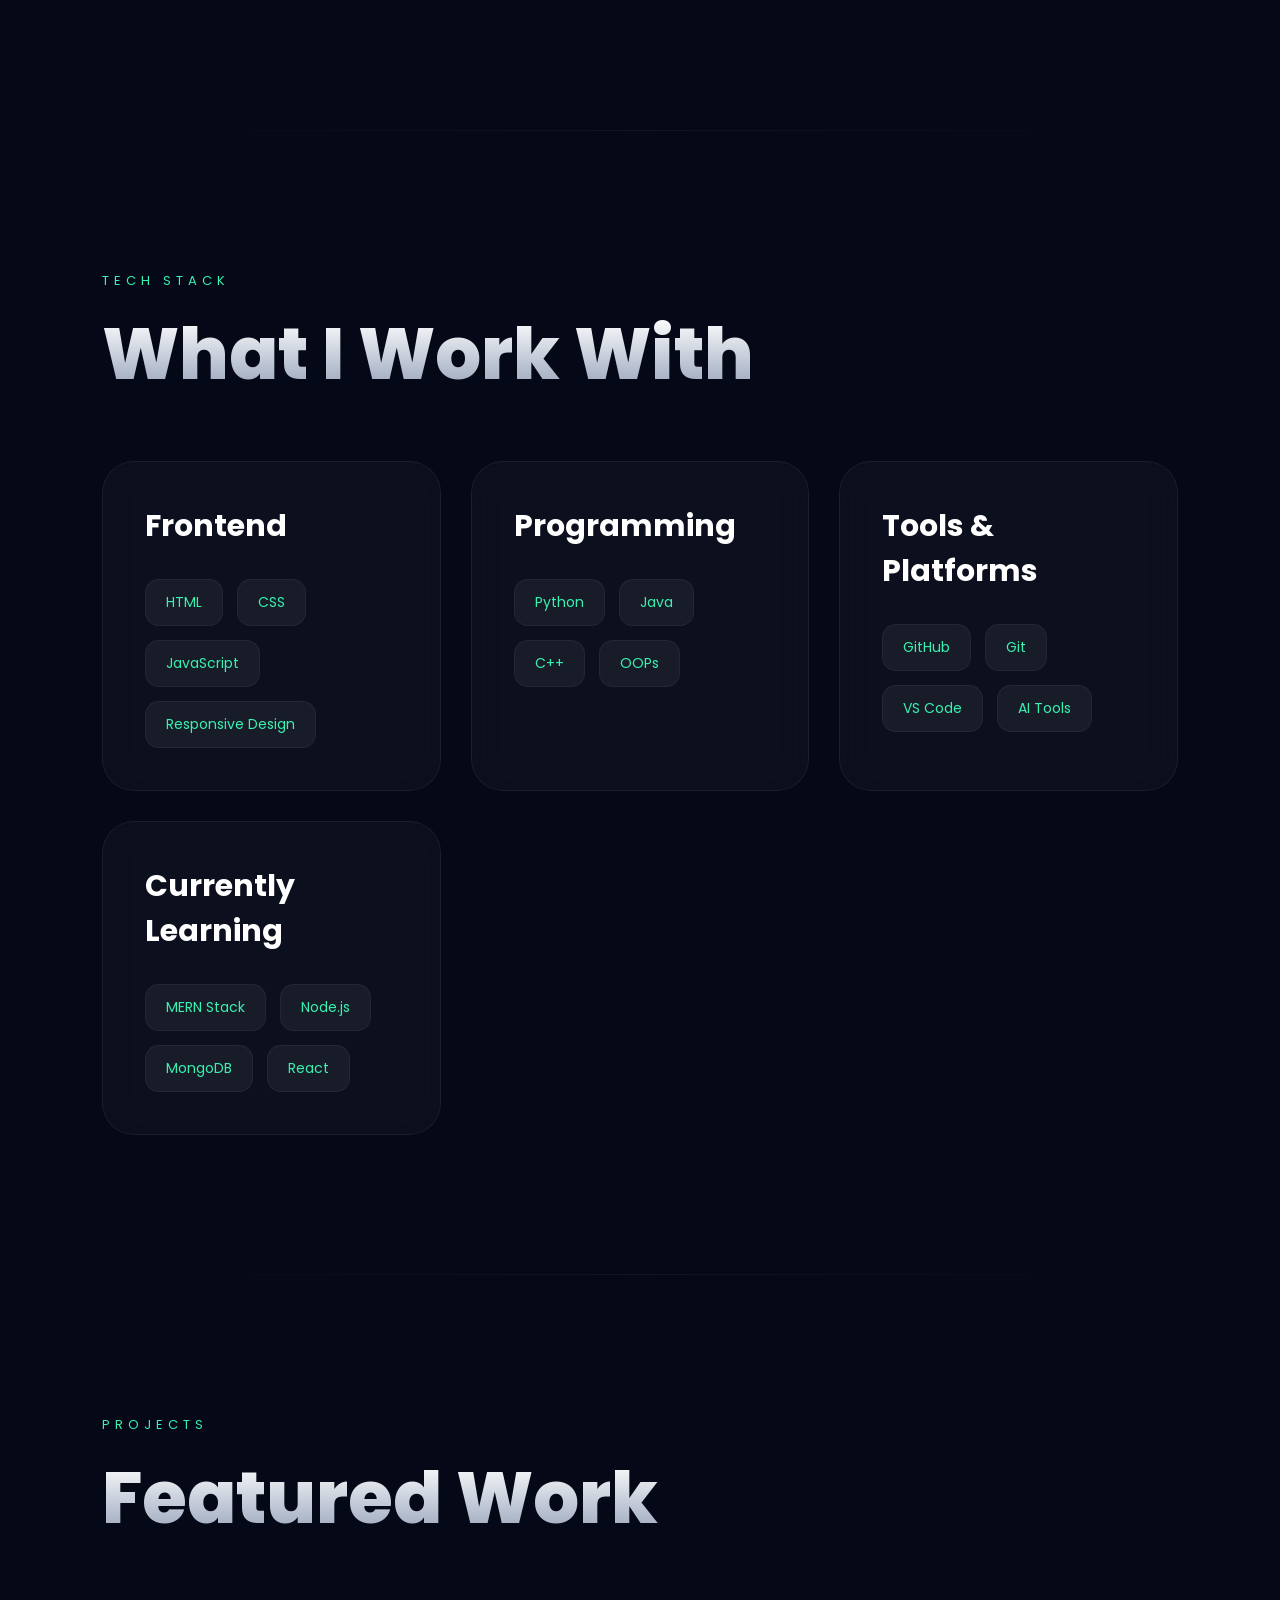
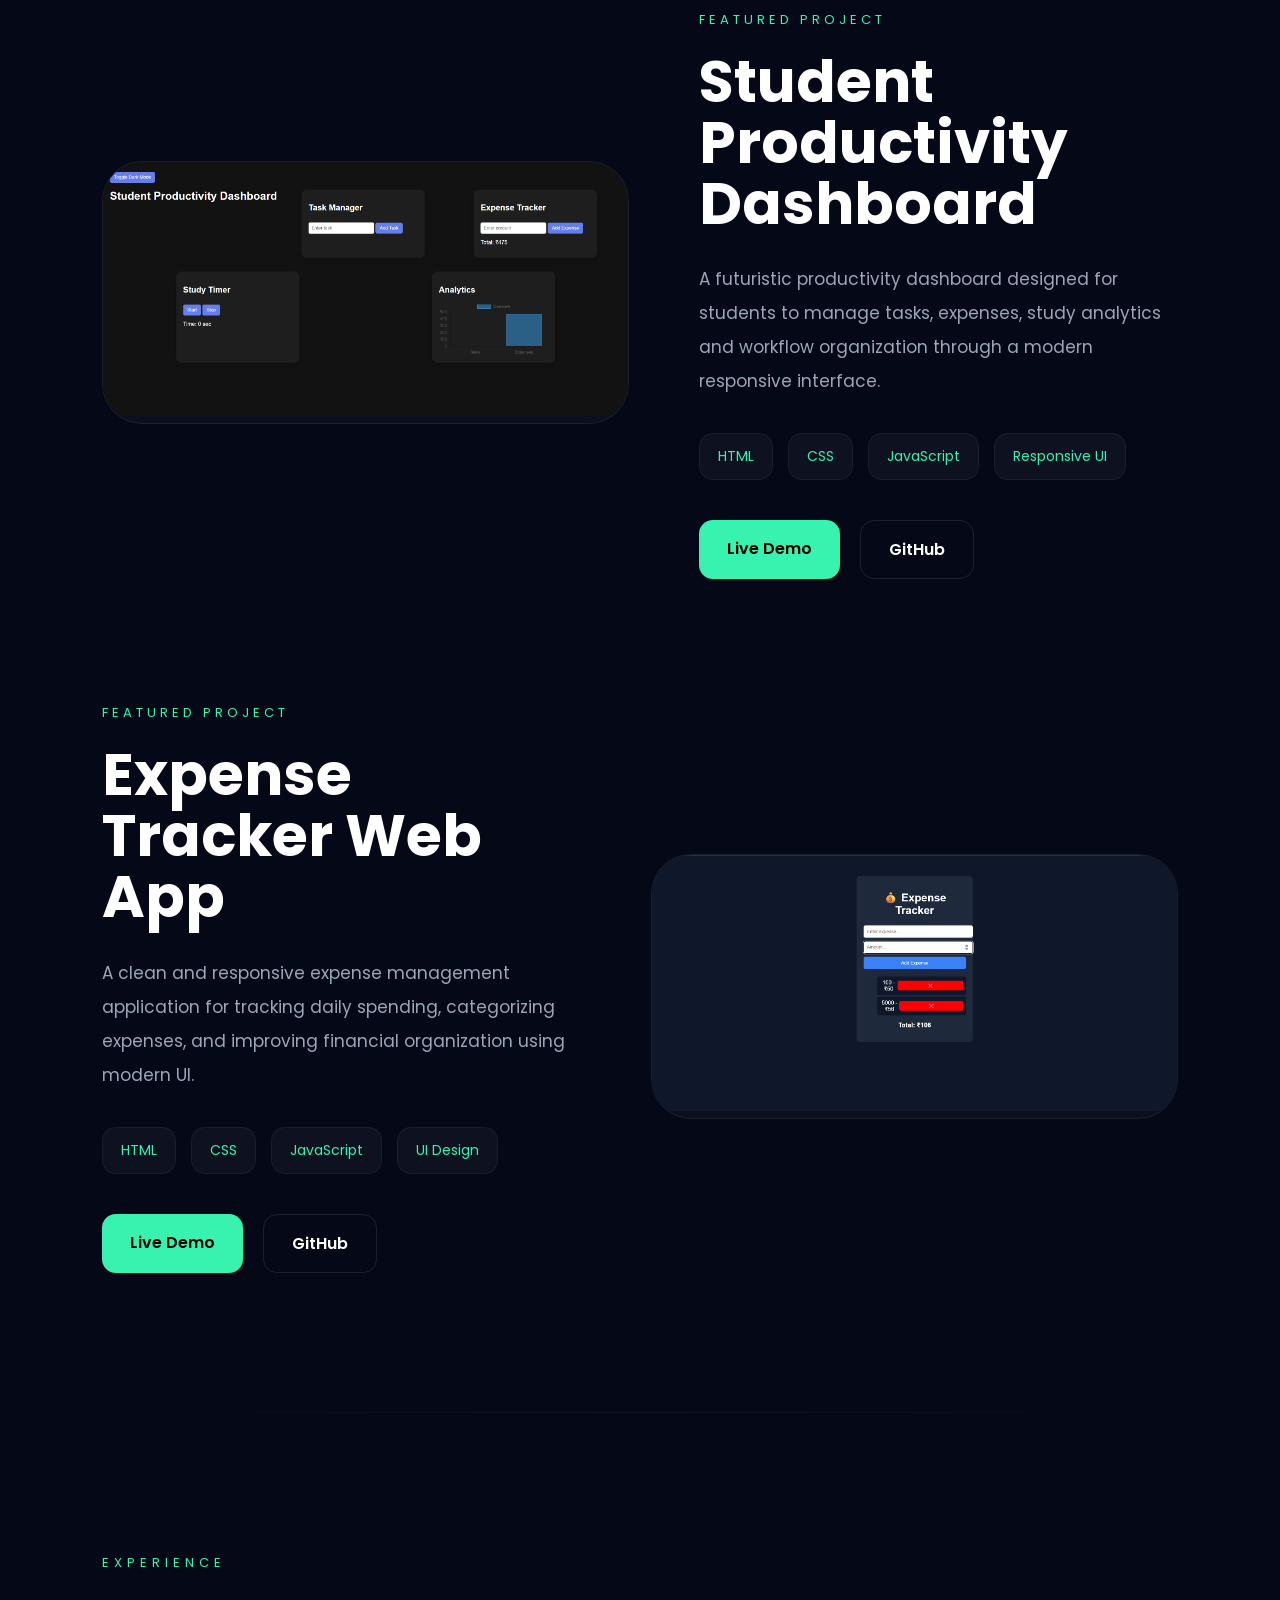
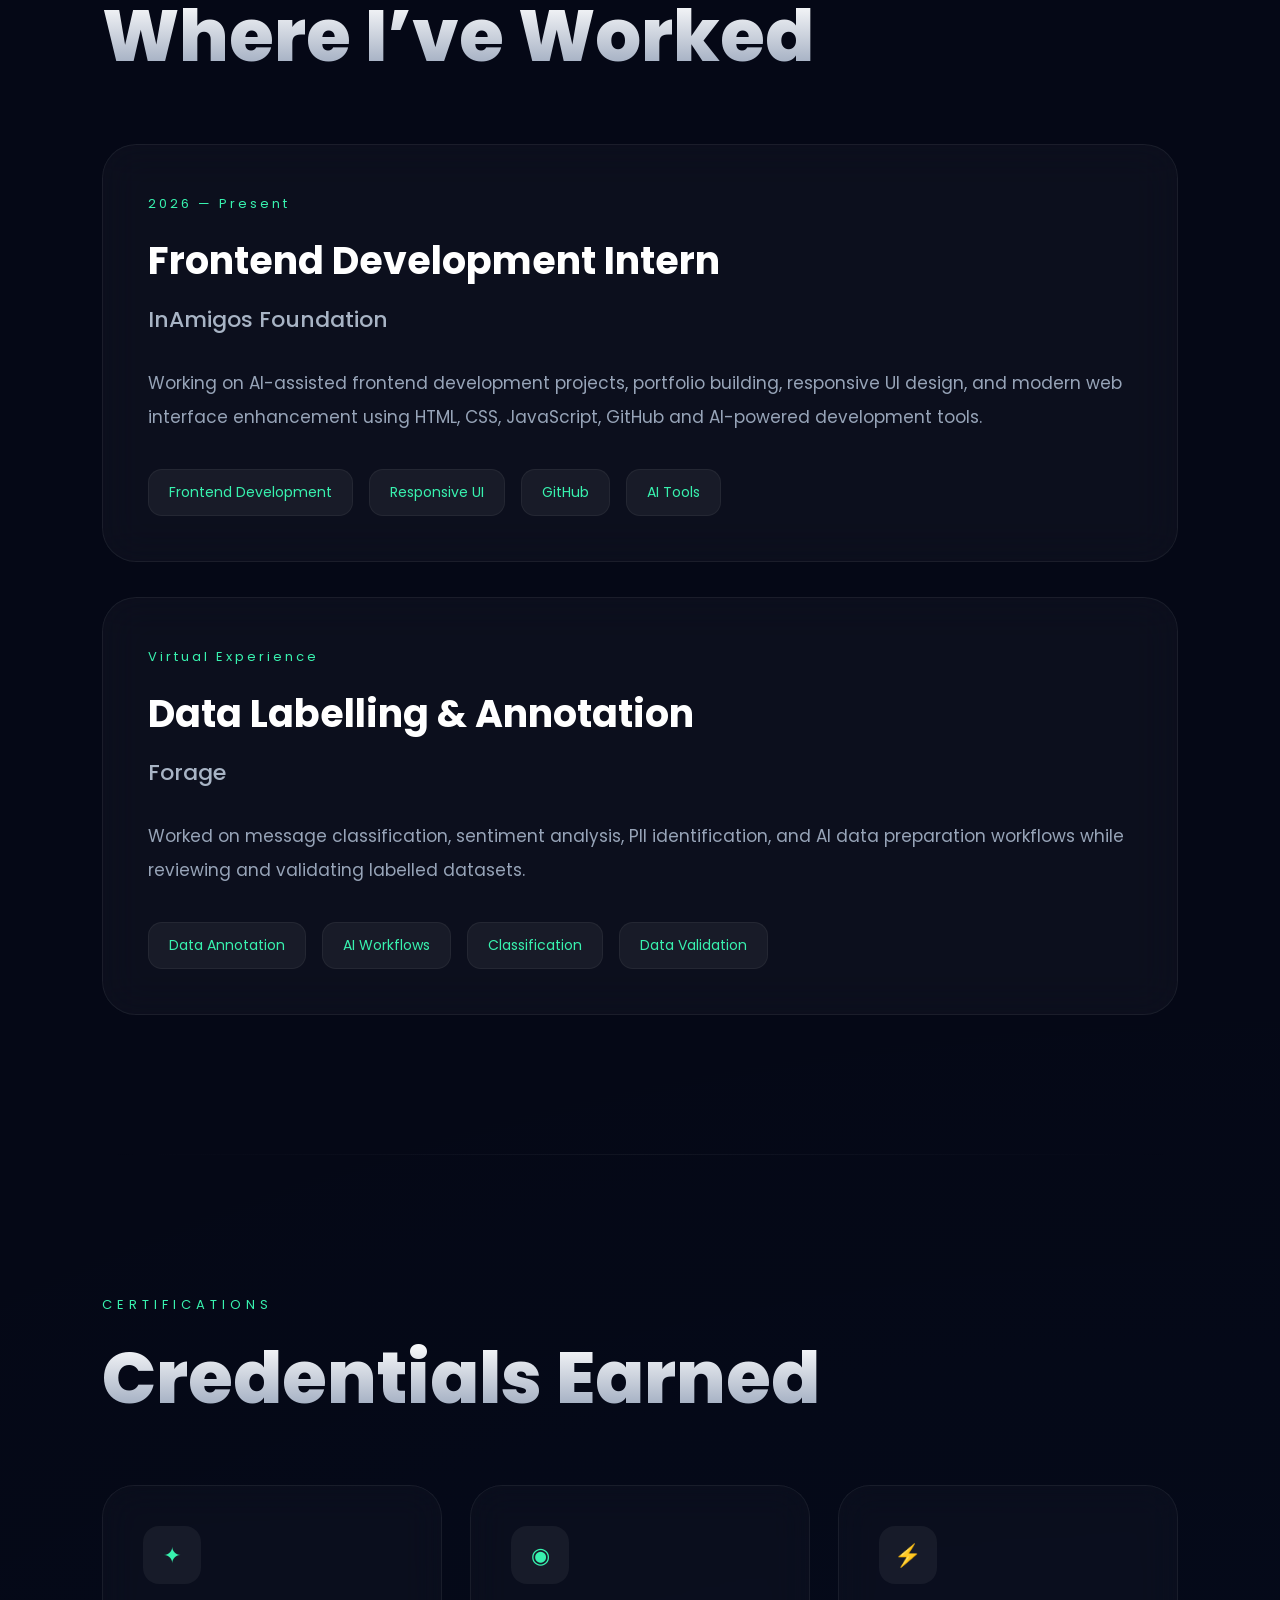
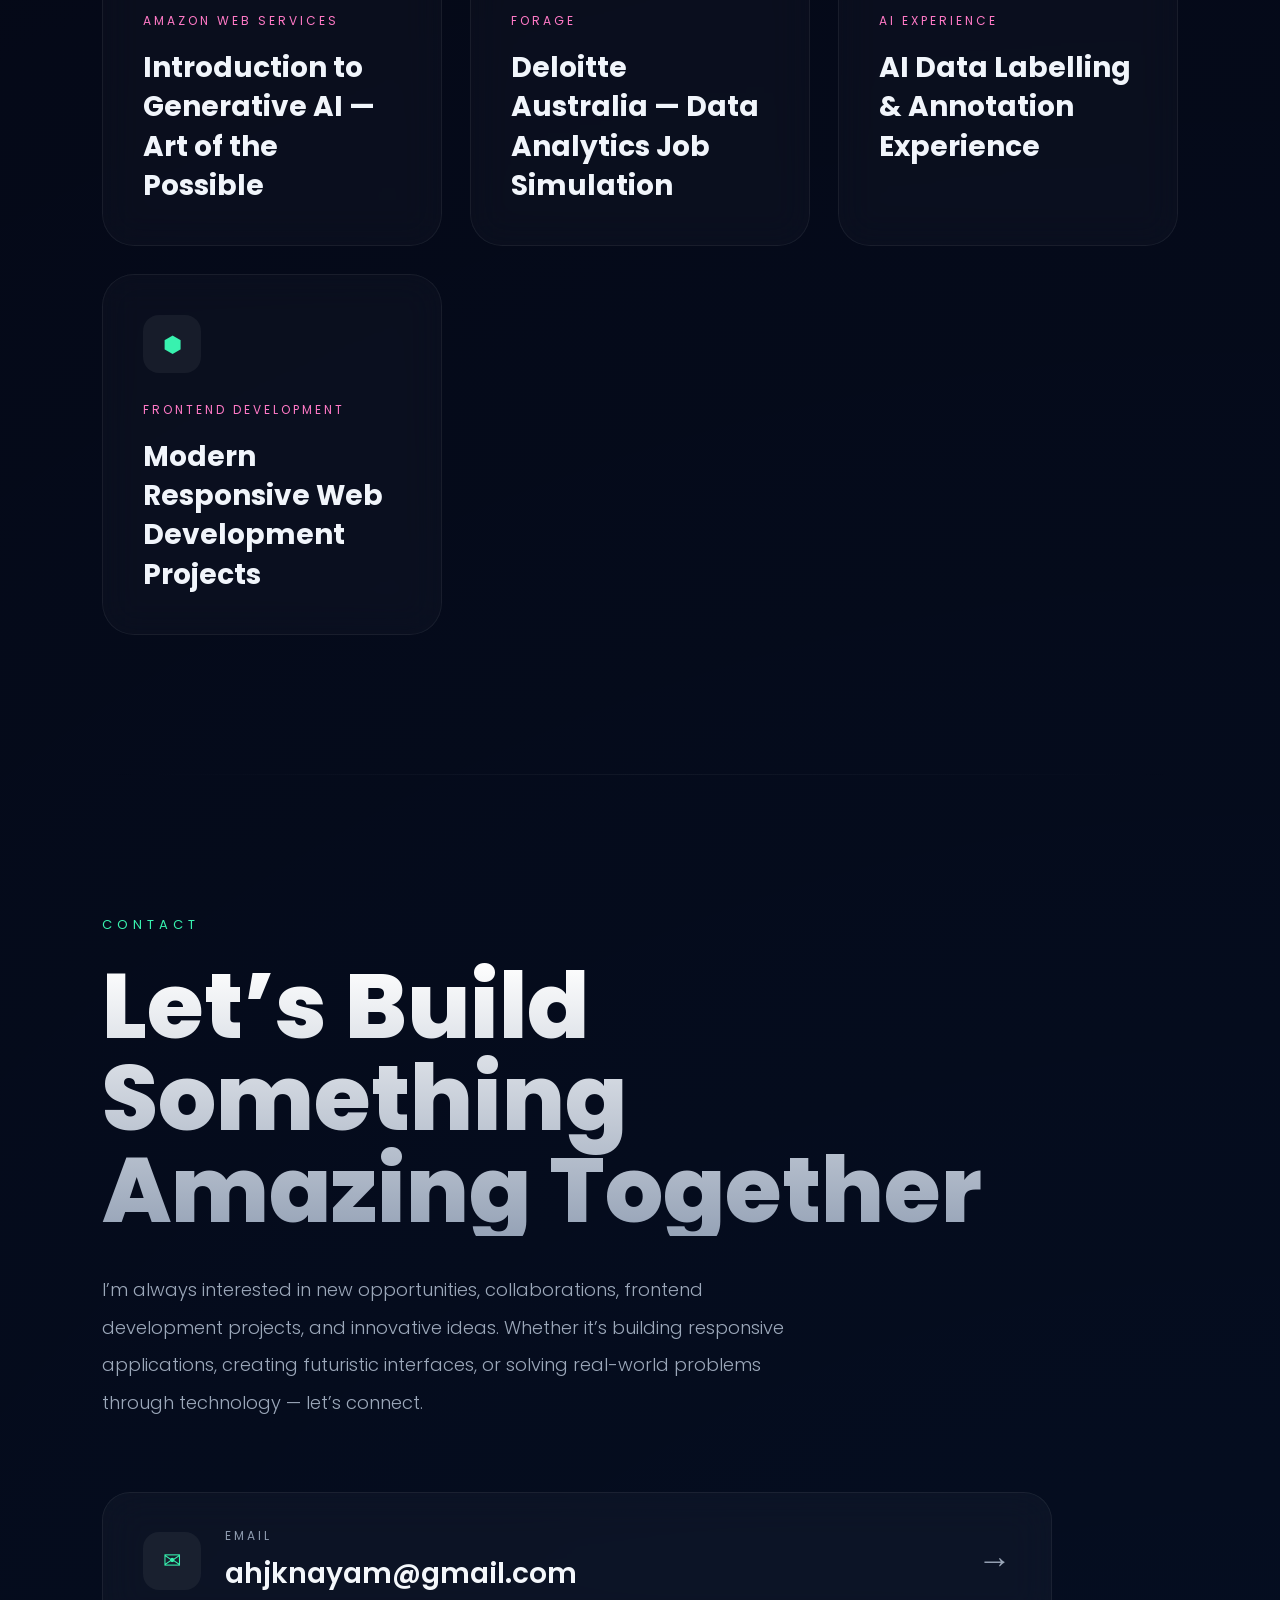
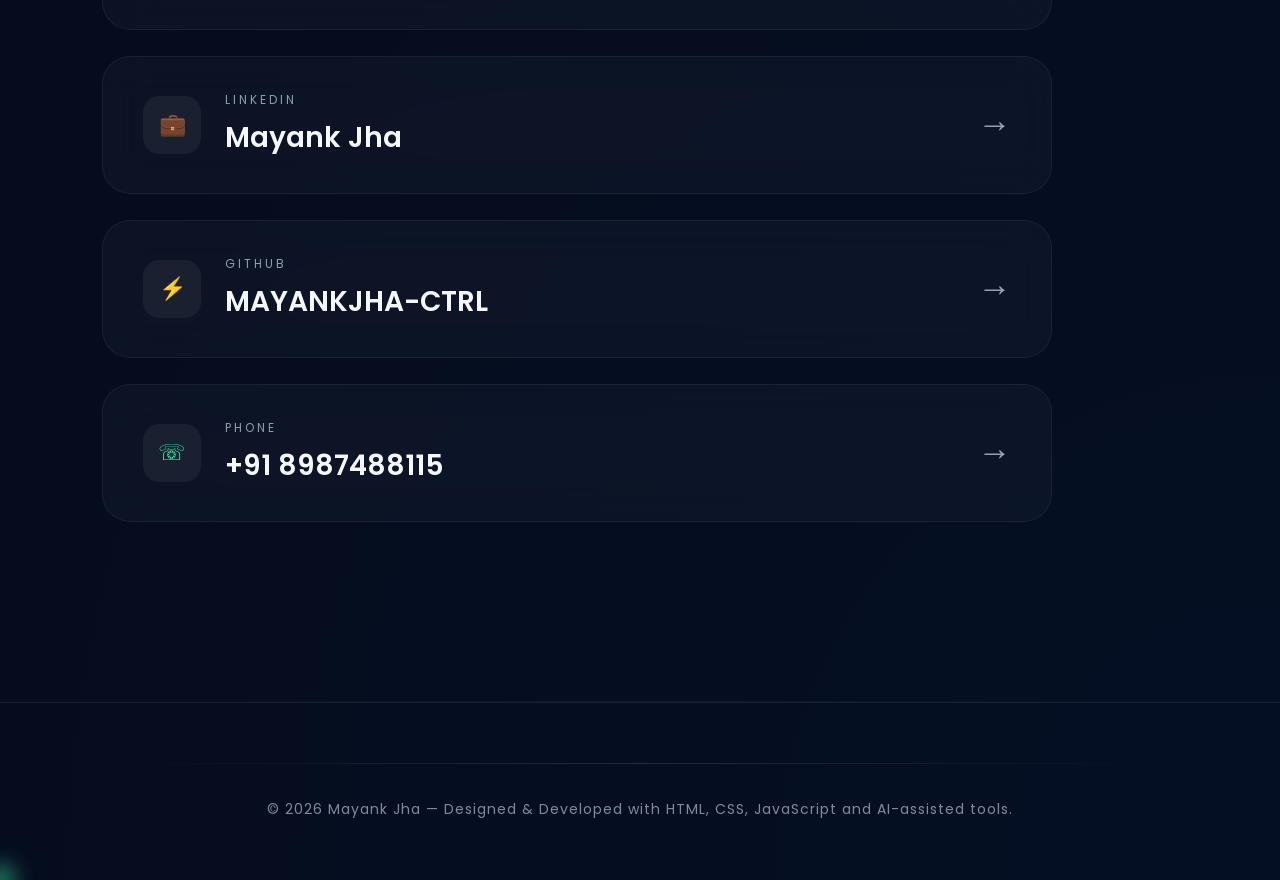
==== commit 1f34722e: "Add files via upload" ====
--- a/index.html
+++ b/index.html
@@ -17,6 +17,7 @@
 </head>
 
 <body>
+  <div class="scroll-progress"></div>
   <div class="cursor-ring"></div>
   <div class="animated-bg">
 
@@ -68,13 +69,16 @@
       </h1>
 
       <h2 class="hero-role">
-        CS Engineer / Frontend Developer
+        Frontend Developer • AI Enthusiast • Creative Builder
       </h2>
 
       <p class="hero-description">
-        Passionate about building futuristic web experiences,
-        responsive applications, and modern user interfaces
-        using HTML, CSS, JavaScript and AI-assisted tools.
+        I build futuristic web experiences, interactive user interfaces,
+        and AI-powered digital products that combine modern design
+        with real-world functionality.
+
+        Currently focused on Full Stack Development, intelligent web apps,
+        and creating projects that feel immersive, fast, and alive.
       </p>
 
       <div class="hero-buttons">
@@ -99,6 +103,18 @@
           LinkedIn
         </a>
 
+        <div class="currently-building">
+
+          <span>Currently Building</span>
+
+          <div class="building-tags">
+            <p>⚡ AI Voice Assistant</p>
+            <p>⚡ Smart Productivity Systems</p>
+            <p>⚡ Full Stack MERN Applications</p>
+          </div>
+
+        </div>
+
       </div>
 
     </div>
@@ -150,16 +166,19 @@
       <p class="about-text">
 
         I’m Mayank Jha, a Computer Science Engineering student
-        passionate about frontend development, futuristic UI design,
-        and building modern responsive web applications.
-
-        I enjoy transforming ideas into visually engaging digital
-        experiences using HTML, CSS, JavaScript, GitHub and
-        AI-assisted development tools.
-
-        Currently, I’m expanding my expertise in Full Stack and
-        MERN Stack development while continuously improving
-        my design and problem-solving skills.
+        passionate about building immersive digital experiences,
+        futuristic interfaces, and intelligent web applications.
+
+        I enjoy turning ideas into real products through design,
+        development, and creative problem solving.
+
+        My current focus is on Full Stack Development, AI-powered
+        applications, modern frontend engineering, and building
+        projects that feel visually premium and technically strong.
+
+        Beyond coding, I’m constantly exploring new technologies,
+        improving my UI/UX thinking, and pushing my projects beyond
+        basic tutorials into real-world experiences.
 
       </p>
 
@@ -917,6 +936,66 @@
     animateCursor();
 
   </script>
+  <script>
+
+    const progressBar =
+      document.querySelector('.scroll-progress');
+
+    window.addEventListener('scroll', () => {
+
+      const scrollTop =
+        document.documentElement.scrollTop;
+
+      const scrollHeight =
+        document.documentElement.scrollHeight -
+        document.documentElement.clientHeight;
+
+      const progress =
+        (scrollTop / scrollHeight) * 100;
+
+      progressBar.style.width = progress + '%';
+
+    });
+
+  </script>
+  <script>
+
+    const sections =
+      document.querySelectorAll("section");
+
+    const navLinks =
+      document.querySelectorAll(".nav-links a");
+
+    window.addEventListener("scroll", () => {
+
+      let current = "";
+
+      sections.forEach(section => {
+
+        const sectionTop =
+          section.offsetTop;
+
+        if (pageYOffset >= sectionTop - 200) {
+          current = section.getAttribute("id");
+        }
+
+      });
+
+      navLinks.forEach(link => {
+
+        link.classList.remove("active");
+
+        if (link.getAttribute("href")
+          === `#${current}`) {
+
+          link.classList.add("active");
+        }
+
+      });
+
+    });
+
+  </script>
 
 </body>
 
--- a/style.css
+++ b/style.css
@@ -2286,4 +2286,72 @@
     font-size: 20px;
   }
 
+}
+
+/* ===== CURRENTLY BUILDING ===== */
+
+.currently-building {
+  margin-top: 40px;
+}
+
+.currently-building span {
+  display: block;
+  color: #38f2af;
+  letter-spacing: 3px;
+  font-size: 13px;
+  margin-bottom: 18px;
+}
+
+.building-tags {
+  display: flex;
+  flex-wrap: wrap;
+  gap: 14px;
+}
+
+.building-tags p {
+  padding: 12px 18px;
+  border-radius: 14px;
+
+  background: rgba(255, 255, 255, 0.05);
+
+  border: 1px solid rgba(255, 255, 255, 0.08);
+
+  color: #d8e3f3;
+
+  transition: 0.35s;
+}
+
+.building-tags p:hover {
+  transform: translateY(-5px);
+  border-color: rgba(56, 242, 175, 0.25);
+  color: #38f2af;
+}
+
+/* ===== SCROLL PROGRESS BAR ===== */
+
+.scroll-progress {
+  position: fixed;
+
+  top: 0;
+  left: 0;
+
+  width: 0%;
+  height: 4px;
+
+  background: linear-gradient(to right,
+      #38f2af,
+      #00a6ff);
+
+  z-index: 999999;
+
+  box-shadow:
+    0 0 20px rgba(56, 242, 175, 0.5);
+}
+
+.nav-links a.active {
+  color: #38f2af;
+}
+
+.nav-links a.active::after {
+  width: 100%;
 }
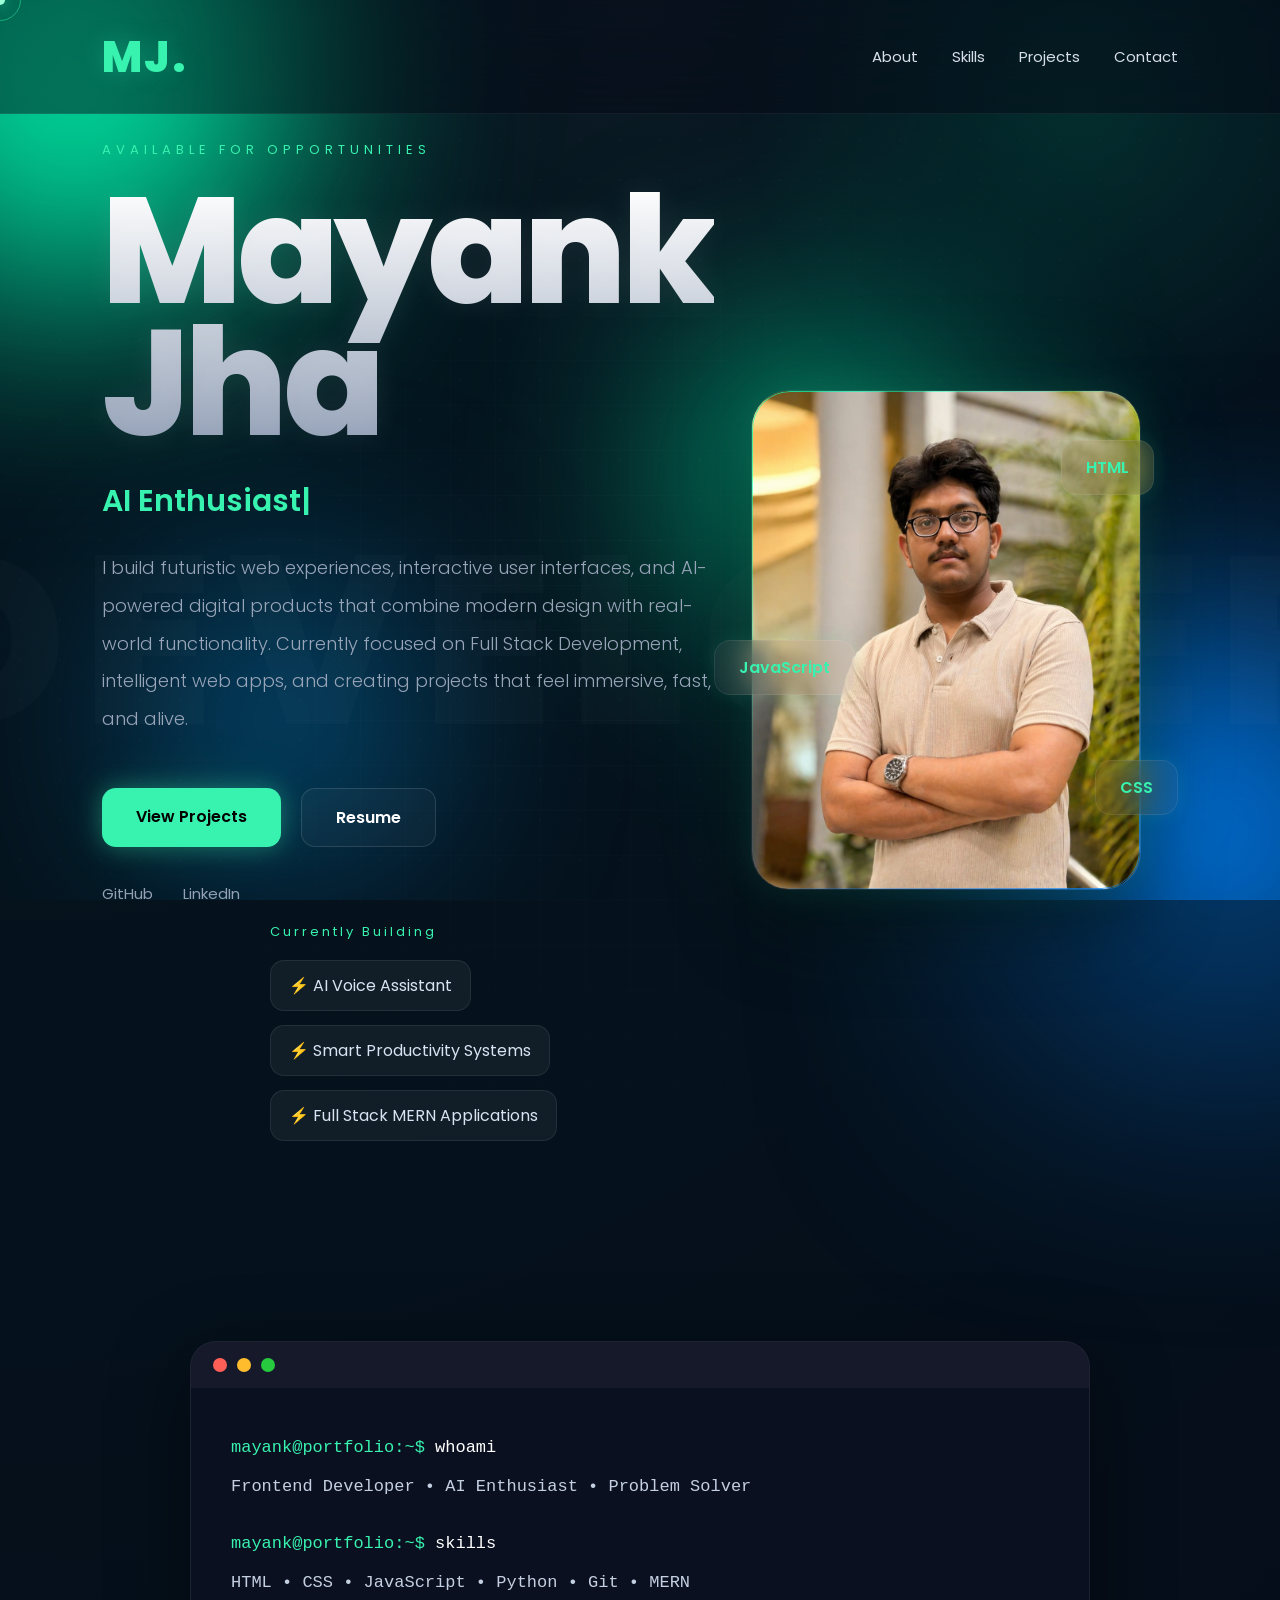
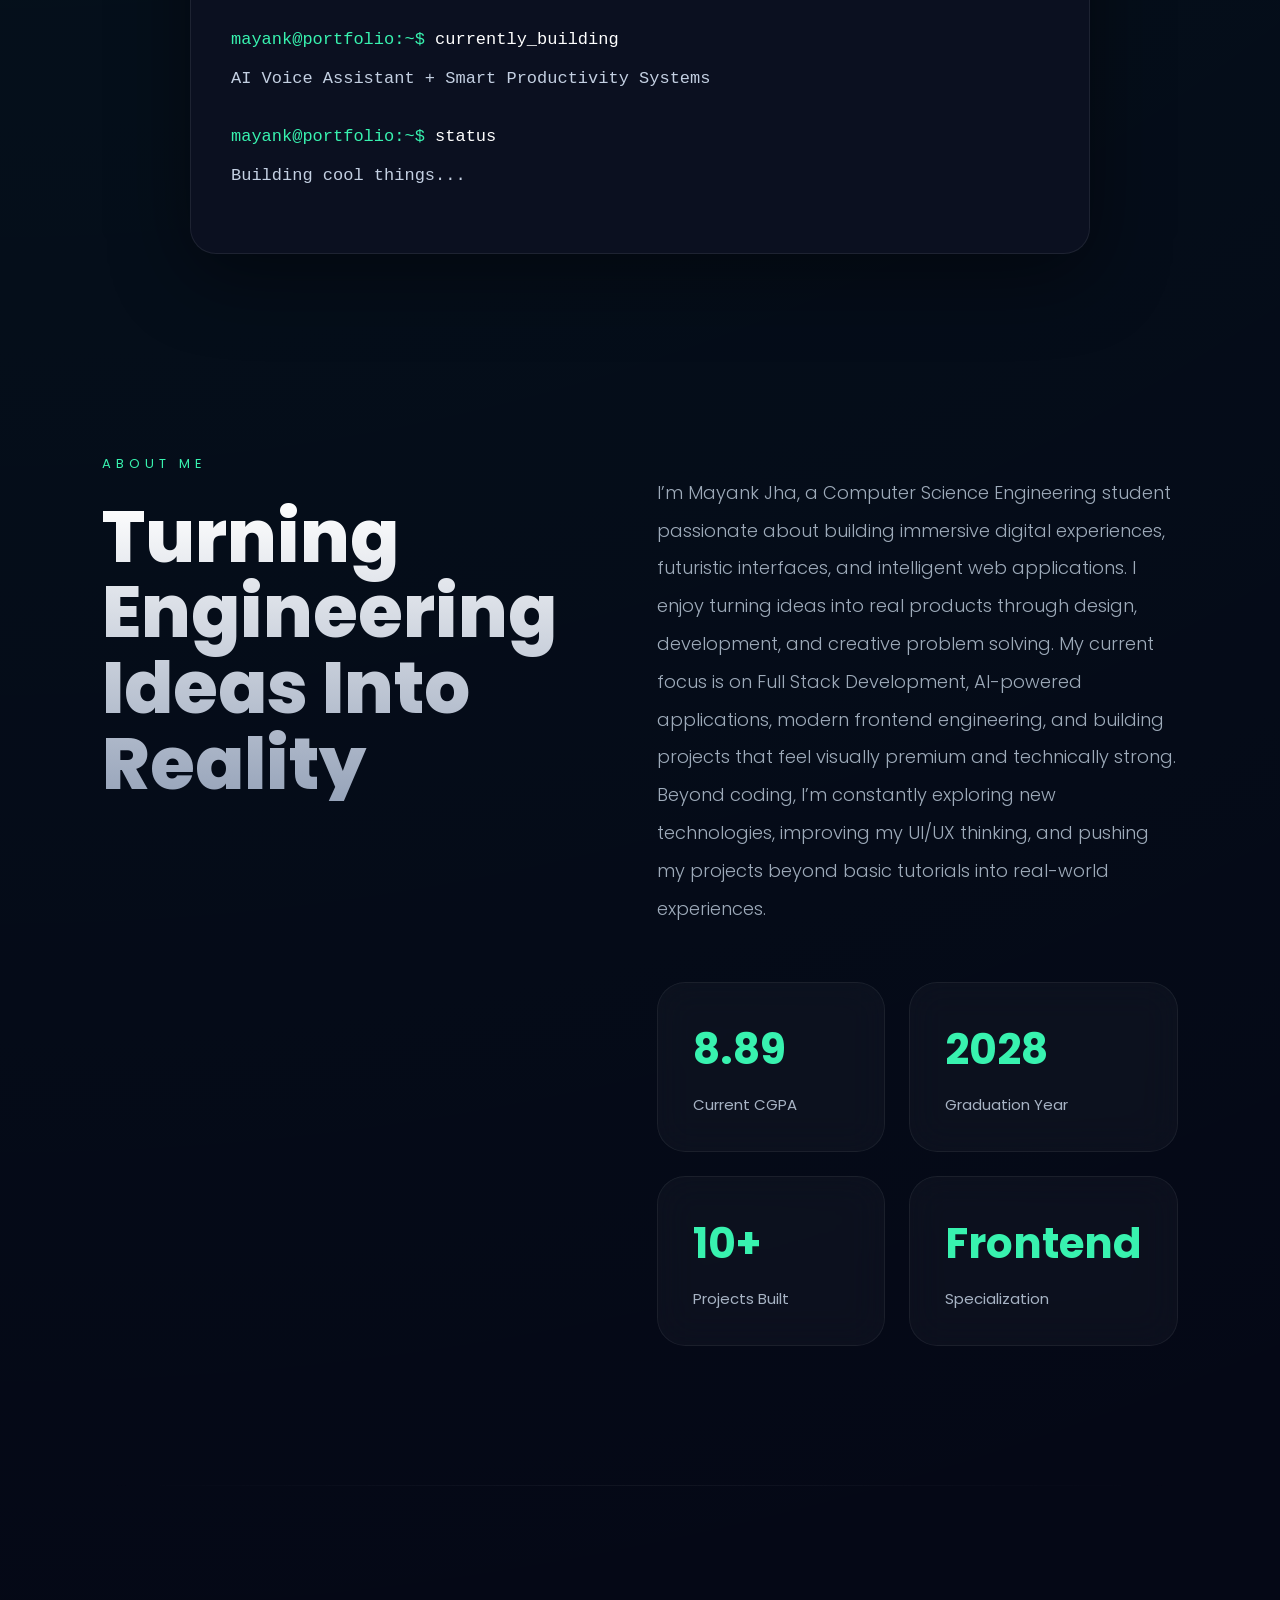
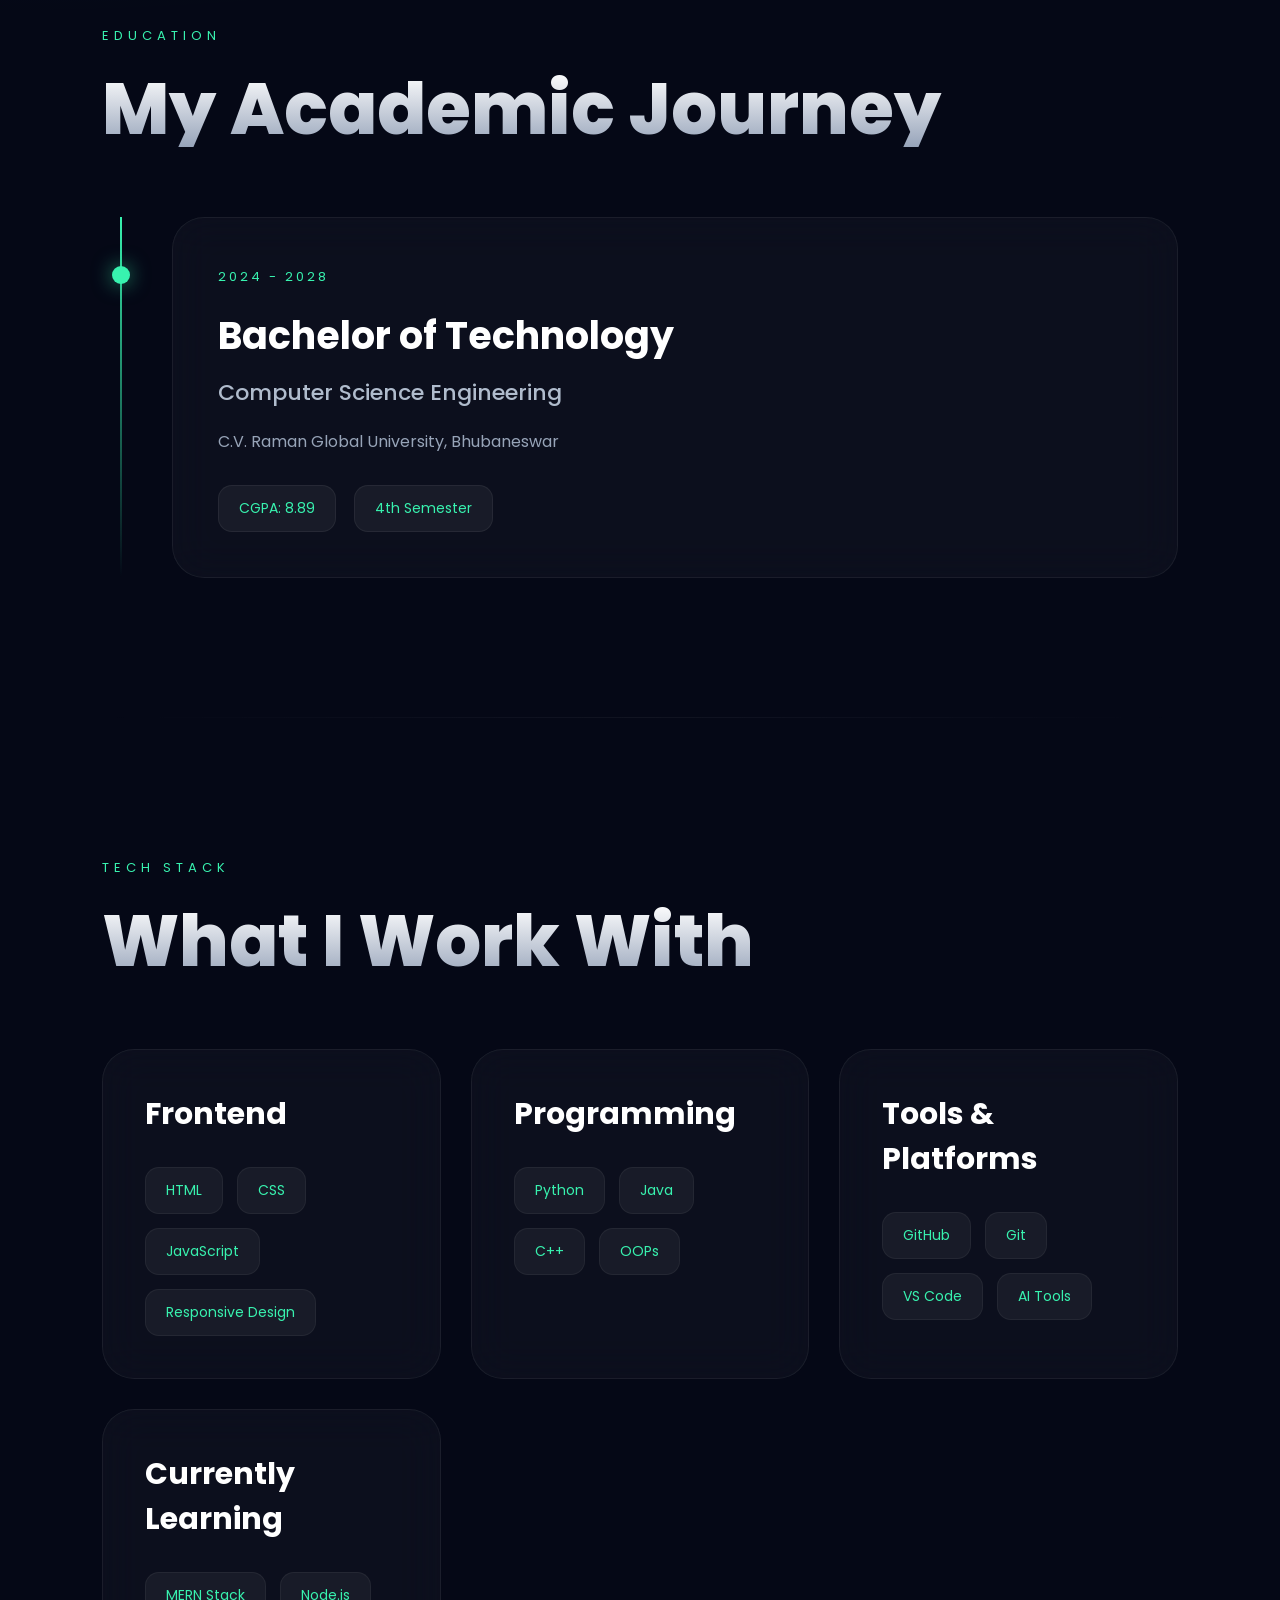
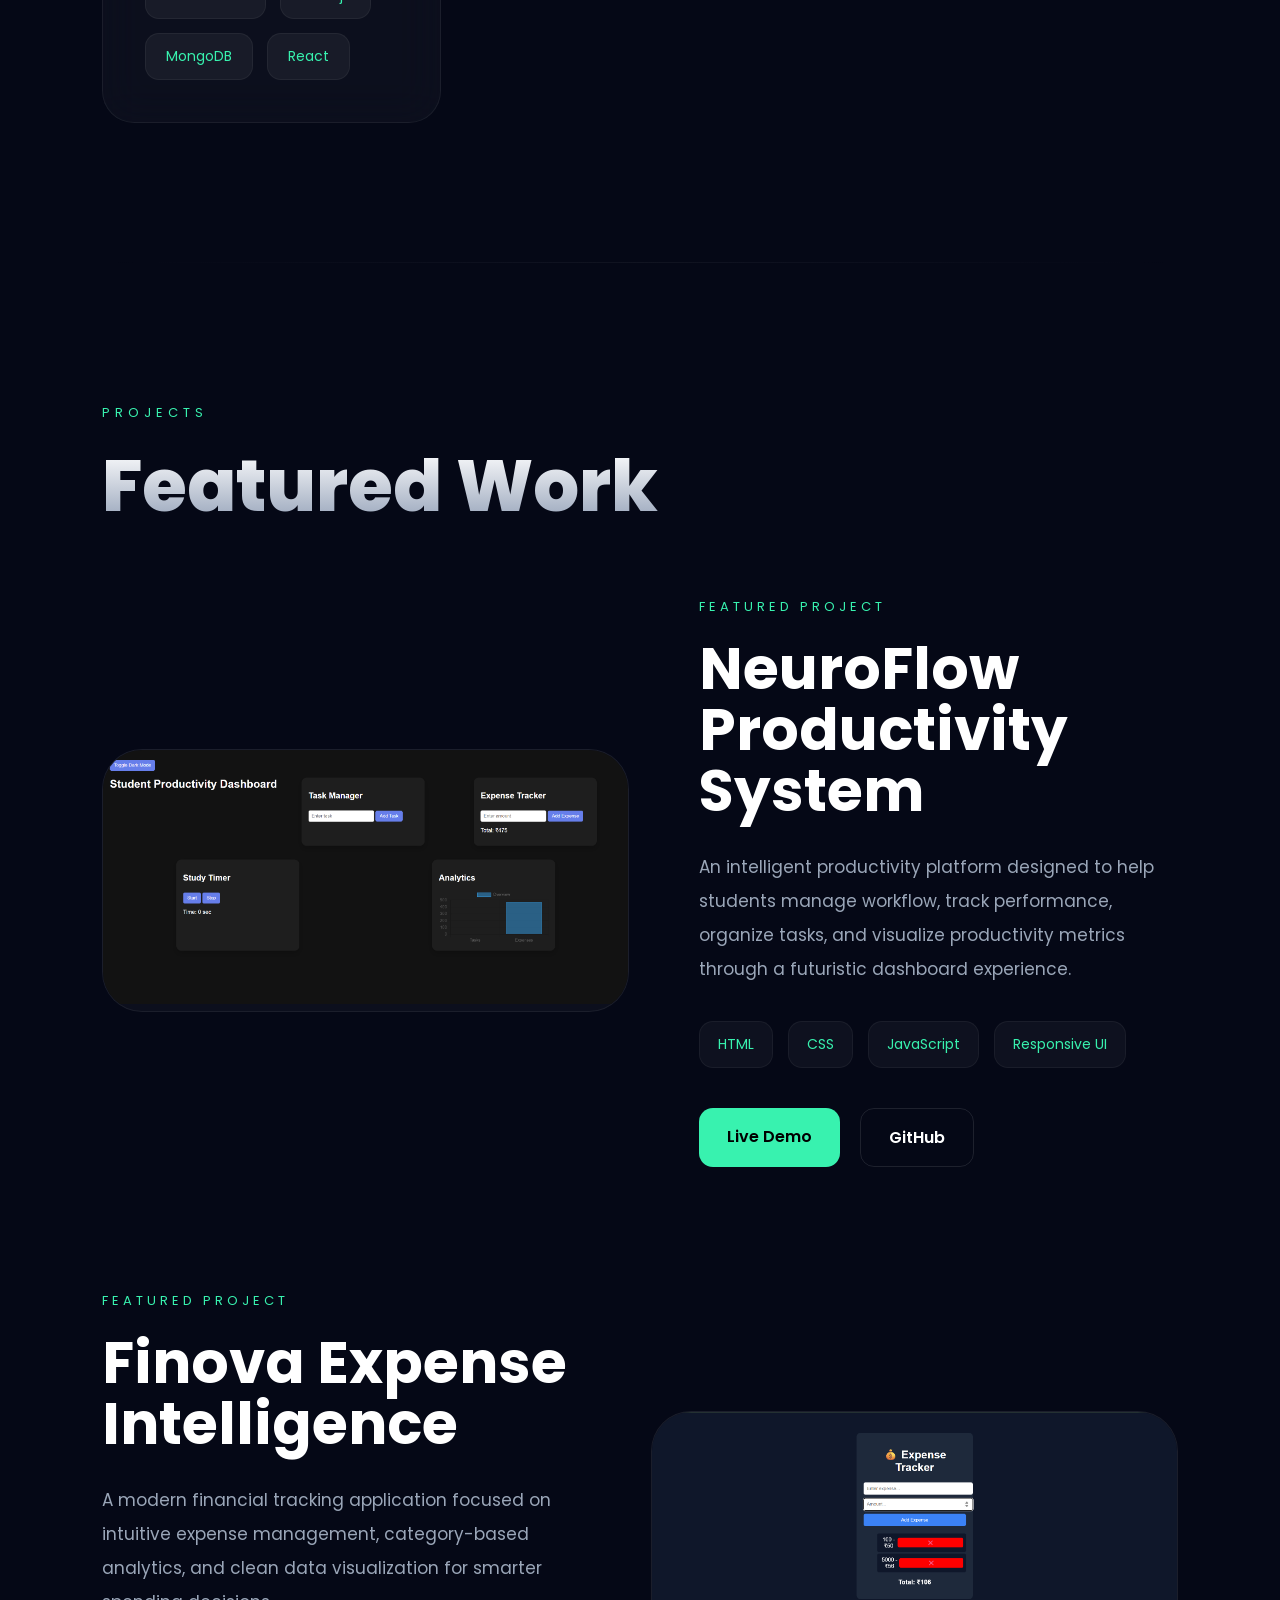
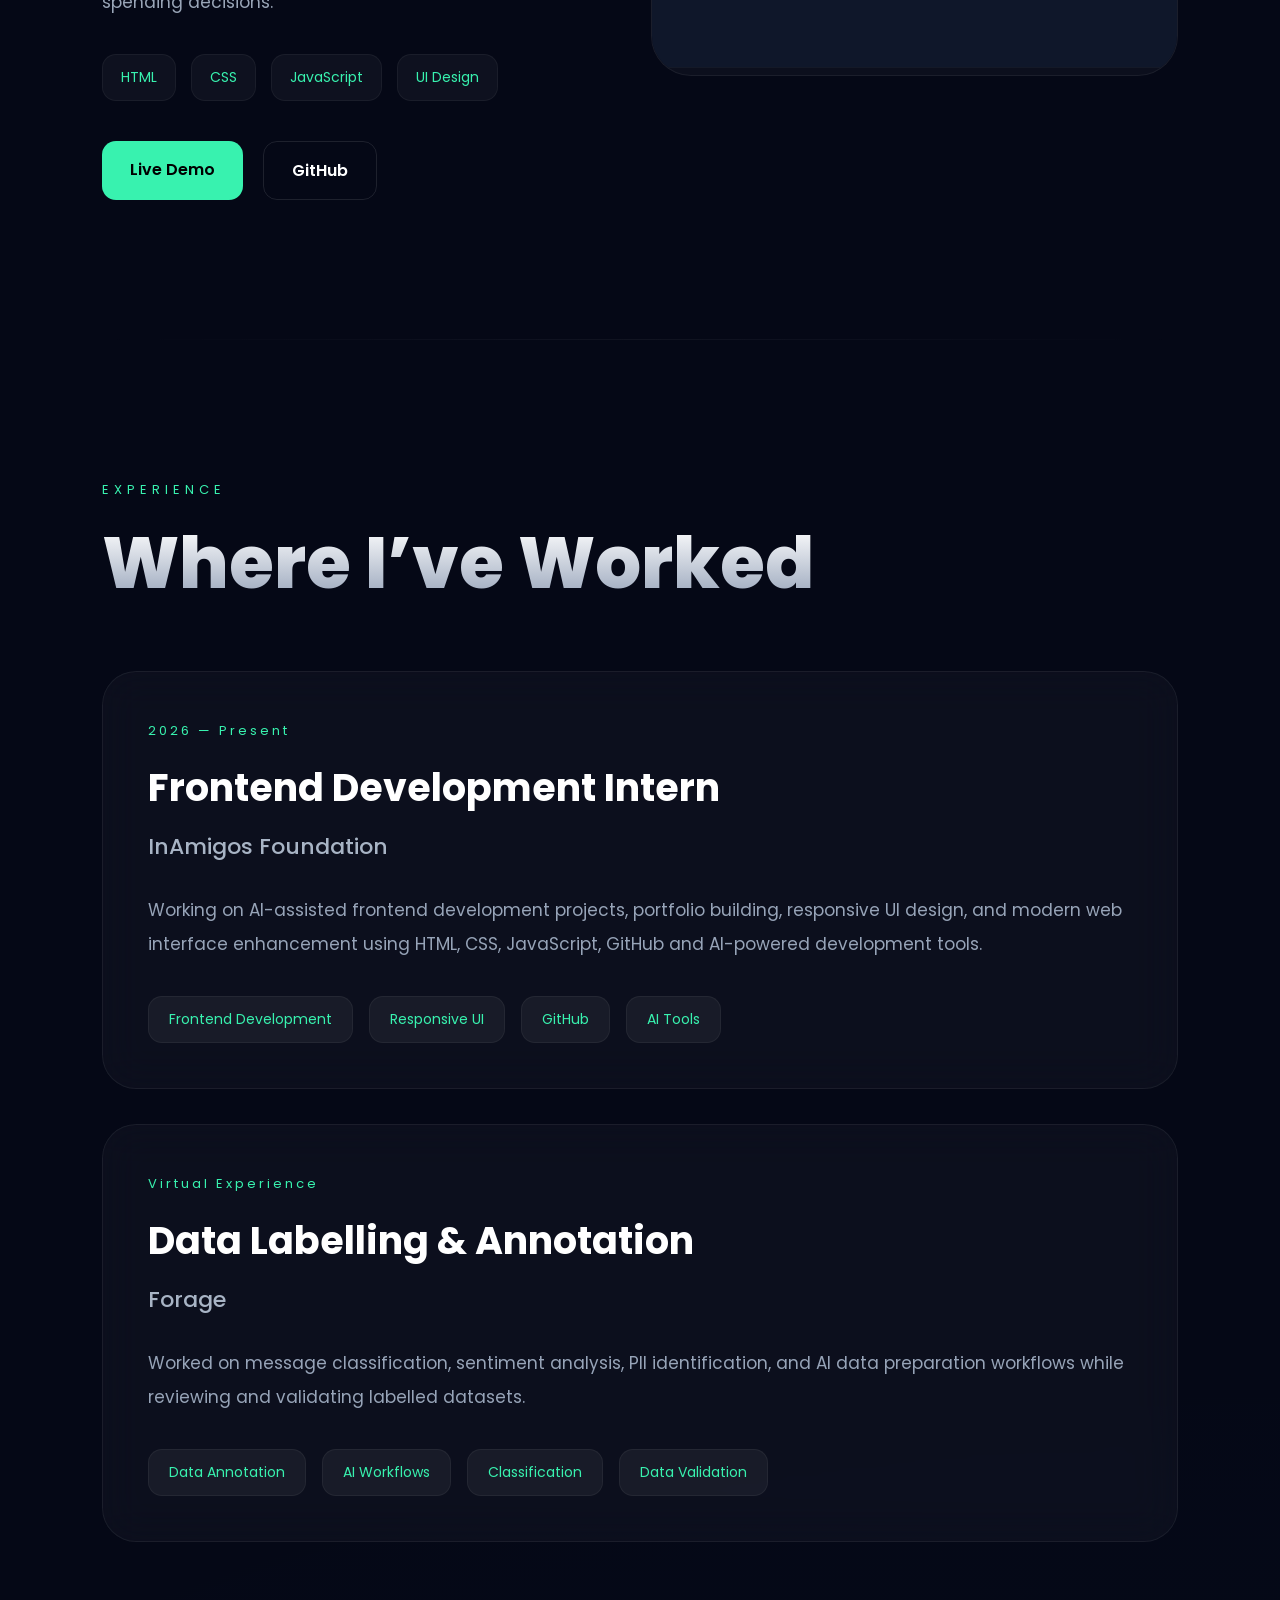
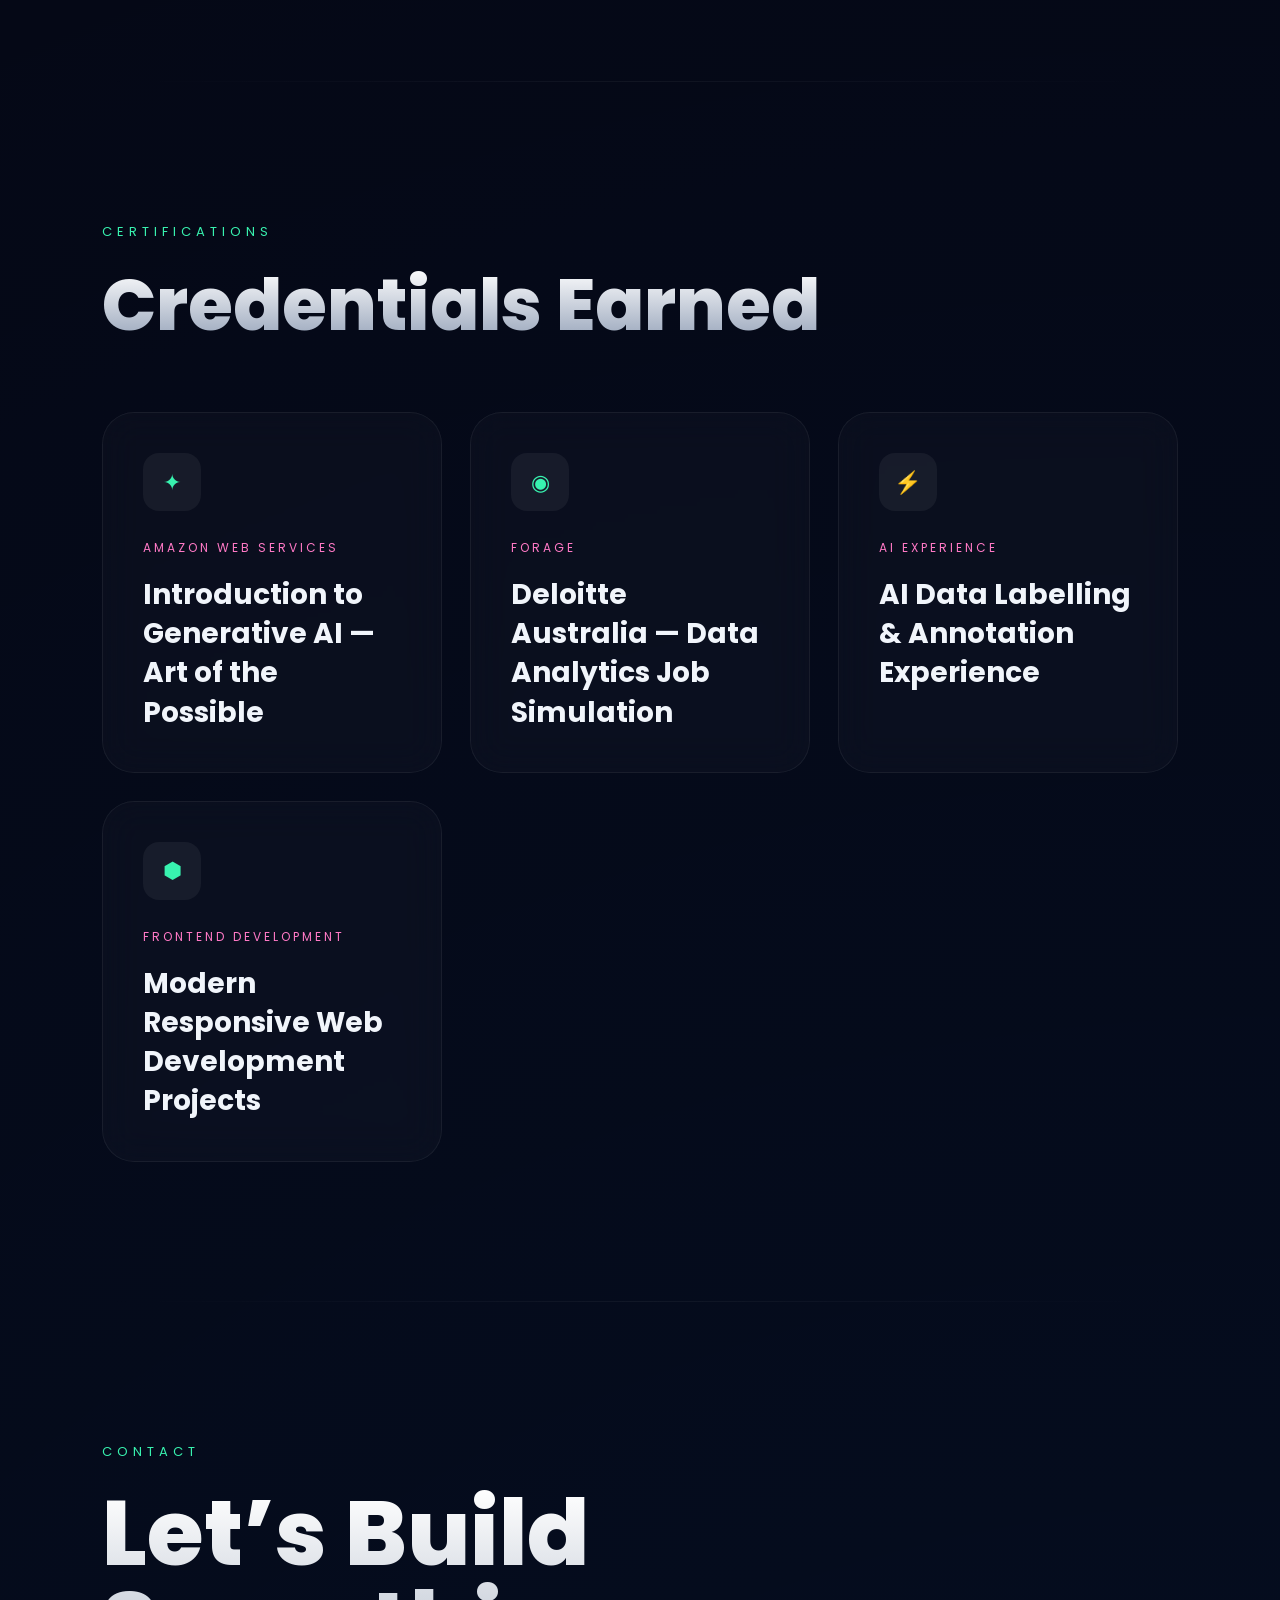
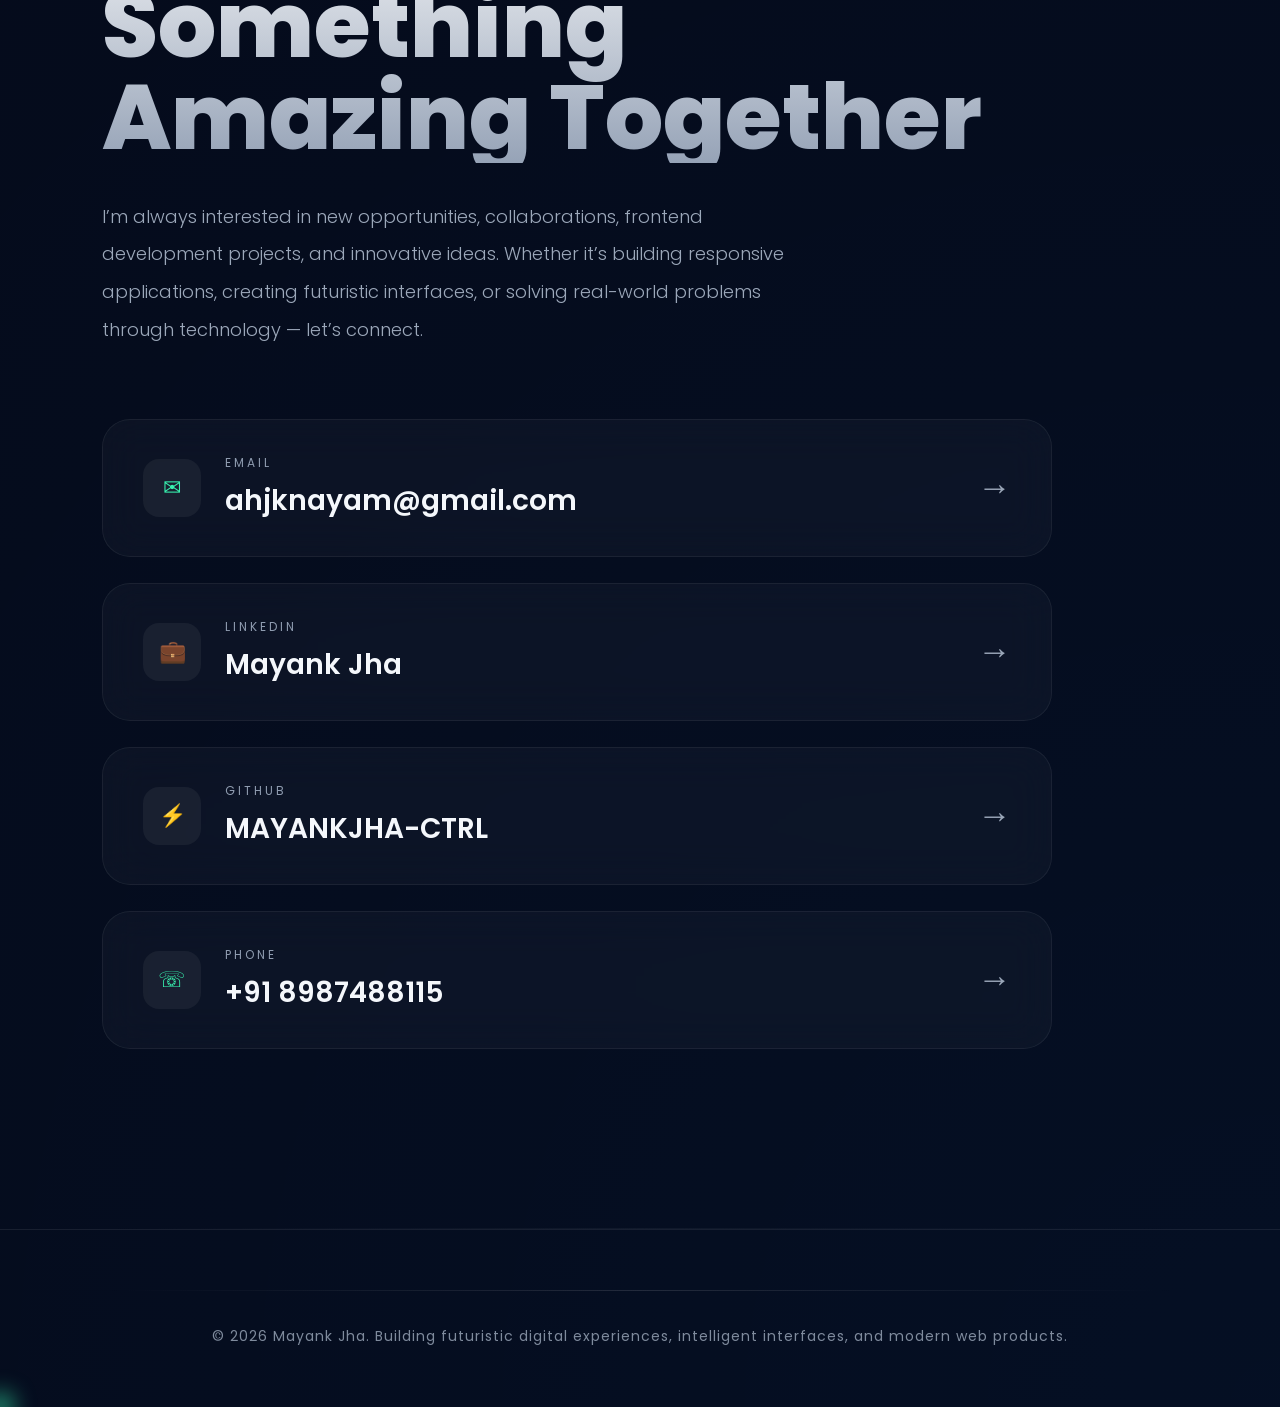
==== commit c54809c1: "Add files via upload" ====
--- a/index.html
+++ b/index.html
@@ -69,7 +69,7 @@
       </h1>
 
       <h2 class="hero-role">
-        Frontend Developer • AI Enthusiast • Creative Builder
+        <span class="typing-text"></span>
       </h2>
 
       <p class="hero-description">
@@ -141,6 +141,69 @@
     </div>
 
   </section>
+  <section class="terminal-section">
+
+    <div class="terminal-window">
+
+      <div class="terminal-top">
+
+        <span class="dot red"></span>
+        <span class="dot yellow"></span>
+        <span class="dot green"></span>
+
+      </div>
+
+      <div class="terminal-body">
+
+        <p>
+          <span class="terminal-user">
+            mayank@portfolio:~$
+          </span>
+          whoami
+        </p>
+
+        <p class="terminal-response">
+          Frontend Developer • AI Enthusiast • Problem Solver
+        </p>
+
+        <p>
+          <span class="terminal-user">
+            mayank@portfolio:~$
+          </span>
+          skills
+        </p>
+
+        <p class="terminal-response">
+          HTML • CSS • JavaScript • Python • Git • MERN
+        </p>
+
+        <p>
+          <span class="terminal-user">
+            mayank@portfolio:~$
+          </span>
+          currently_building
+        </p>
+
+        <p class="terminal-response">
+          AI Voice Assistant + Smart Productivity Systems
+        </p>
+
+        <p>
+          <span class="terminal-user">
+            mayank@portfolio:~$
+          </span>
+          status
+        </p>
+
+        <p class="terminal-response typing-terminal">
+          Building cool things...
+        </p>
+
+      </div>
+
+    </div>
+
+  </section>
 
   <!-- ABOUT -->
 
@@ -393,14 +456,14 @@
           </span>
 
           <h3>
-            Student Productivity Dashboard
+            NeuroFlow Productivity System
           </h3>
-
           <p>
 
-            A futuristic productivity dashboard designed for students
-            to manage tasks, expenses, study analytics and workflow
-            organization through a modern responsive interface.
+            An intelligent productivity platform designed to help students
+            manage workflow, track performance, organize tasks, and
+            visualize productivity metrics through a futuristic dashboard
+            experience.
 
           </p>
 
@@ -450,14 +513,14 @@
           </span>
 
           <h3>
-            Expense Tracker Web App
+            Finova Expense Intelligence
           </h3>
 
           <p>
 
-            A clean and responsive expense management application
-            for tracking daily spending, categorizing expenses,
-            and improving financial organization using modern UI.
+            A modern financial tracking application focused on intuitive
+            expense management, category-based analytics, and clean
+            data visualization for smarter spending decisions.
 
           </p>
 
@@ -852,8 +915,9 @@
 
     <p>
 
-      © 2026 Mayank Jha — Designed & Developed
-      with HTML, CSS, JavaScript and AI-assisted tools.
+      © 2026 Mayank Jha.
+      Building futuristic digital experiences,
+      intelligent interfaces, and modern web products.
 
     </p>
 
@@ -996,7 +1060,101 @@
     });
 
   </script>
-
+  <script>
+
+    const texts = [
+      "Frontend Developer",
+      "AI Enthusiast",
+      "Creative Builder",
+      "Future Full Stack Engineer"
+    ];
+
+    let speed = 100;
+    let textIndex = 0;
+    let charIndex = 0;
+
+    const typingText =
+      document.querySelector(".typing-text");
+
+    function typeEffect() {
+
+      if (charIndex < texts[textIndex].length) {
+
+        typingText.textContent +=
+          texts[textIndex].charAt(charIndex);
+
+        charIndex++;
+
+        setTimeout(typeEffect, speed);
+
+      } else {
+
+        setTimeout(eraseEffect, 1500);
+
+      }
+
+    }
+
+    function eraseEffect() {
+
+      if (charIndex > 0) {
+
+        typingText.textContent =
+          texts[textIndex].substring(0, charIndex - 1);
+
+        charIndex--;
+
+        setTimeout(eraseEffect, 50);
+
+      } else {
+
+        textIndex++;
+
+        if (textIndex >= texts.length) {
+          textIndex = 0;
+        }
+
+        setTimeout(typeEffect, 300);
+
+      }
+
+    }
+
+    typeEffect();
+
+  </script>
+  <script>
+
+    const buttons =
+      document.querySelectorAll(".hero-btn");
+
+    buttons.forEach(btn => {
+
+      btn.addEventListener("mousemove", e => {
+
+        const rect = btn.getBoundingClientRect();
+
+        const x =
+          e.clientX - rect.left - rect.width / 2;
+
+        const y =
+          e.clientY - rect.top - rect.height / 2;
+
+        btn.style.transform =
+          `translate(${x * 0.2}px, ${y * 0.2}px)`;
+
+      });
+
+      btn.addEventListener("mouseleave", () => {
+
+        btn.style.transform = "translate(0px,0px)";
+
+      });
+
+    });
+
+  </script>
+  <div class="particles"></div>
 </body>
 
 </html>
--- a/style.css
+++ b/style.css
@@ -1652,10 +1652,12 @@
 .featured-image:hover {
 
   transform:
-    translateY(-10px);
+    translateY(-10px) scale(1.02);
 
   box-shadow:
-    0 25px 70px rgba(0, 0, 0, 0.45);
+    0 25px 70px rgba(0, 0, 0, 0.45),
+    0 0 40px rgba(56, 242, 175, 0.15);
+
 }
 
 .featured-image img {
@@ -1731,6 +1733,18 @@
   color: #38f2af;
 
   font-size: 14px;
+}
+
+.project-tech span:hover {
+
+  background: #38f2af;
+
+  color: black;
+
+  transform: translateY(-4px);
+
+  transition: 0.35s;
+
 }
 
 .featured-buttons {
@@ -2354,4 +2368,123 @@
 
 .nav-links a.active::after {
   width: 100%;
+}
+
+.typing-text::after {
+  content: "|";
+  animation: blink 0.8s infinite;
+}
+
+@keyframes blink {
+  50% {
+    opacity: 0;
+  }
+}
+
+/* ===== TERMINAL SECTION ===== */
+
+.terminal-section {
+  padding: 60px 8%;
+}
+
+.terminal-window {
+
+  max-width: 900px;
+
+  margin: auto;
+
+  background: #0b1020;
+
+  border-radius: 26px;
+
+  overflow: hidden;
+
+  border: 1px solid rgba(255, 255, 255, 0.08);
+
+  box-shadow:
+    0 20px 80px rgba(0, 0, 0, 0.45);
+
+}
+
+.terminal-top {
+
+  padding: 16px 22px;
+
+  background: rgba(255, 255, 255, 0.04);
+
+  display: flex;
+
+  gap: 10px;
+}
+
+.dot {
+  width: 14px;
+  height: 14px;
+  border-radius: 50%;
+}
+
+.red {
+  background: #ff5f56;
+}
+
+.yellow {
+  background: #ffbd2e;
+}
+
+.green {
+  background: #27c93f;
+}
+
+.terminal-body {
+
+  padding: 40px;
+
+  font-family: monospace;
+
+  line-height: 2.3;
+
+  font-size: 17px;
+}
+
+.terminal-user {
+  color: #38f2af;
+}
+
+.terminal-response {
+  color: #c4d0e2;
+  margin-bottom: 18px;
+}
+
+/* ===== FLOATING PARTICLES ===== */
+
+.particles {
+
+  position: fixed;
+
+  inset: 0;
+
+  background-image:
+    radial-gradient(rgba(255, 255, 255, 0.12) 1px,
+      transparent 1px);
+
+  background-size: 40px 40px;
+
+  opacity: 0.15;
+
+  z-index: -10;
+
+  animation: moveParticles 20s linear infinite;
+
+}
+
+@keyframes moveParticles {
+
+  from {
+    transform: translateY(0);
+  }
+
+  to {
+    transform: translateY(-40px);
+  }
+
 }
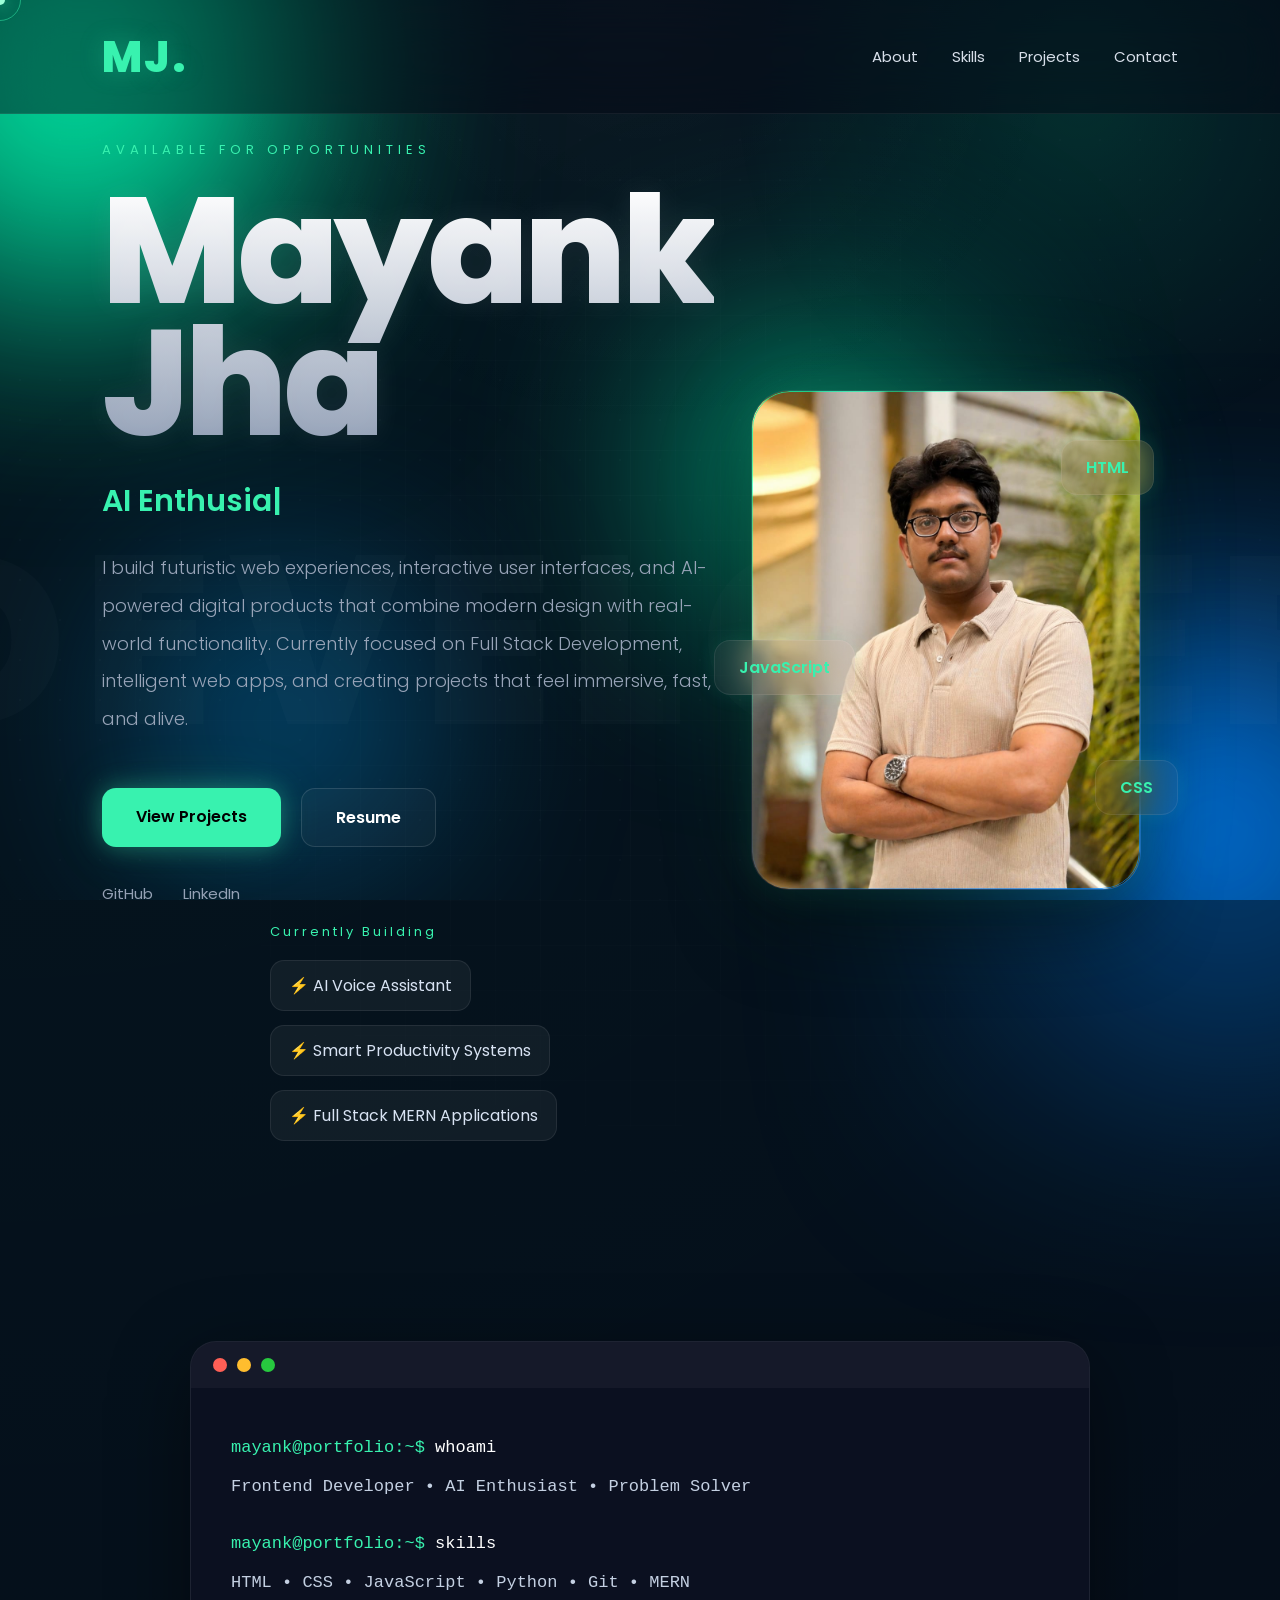
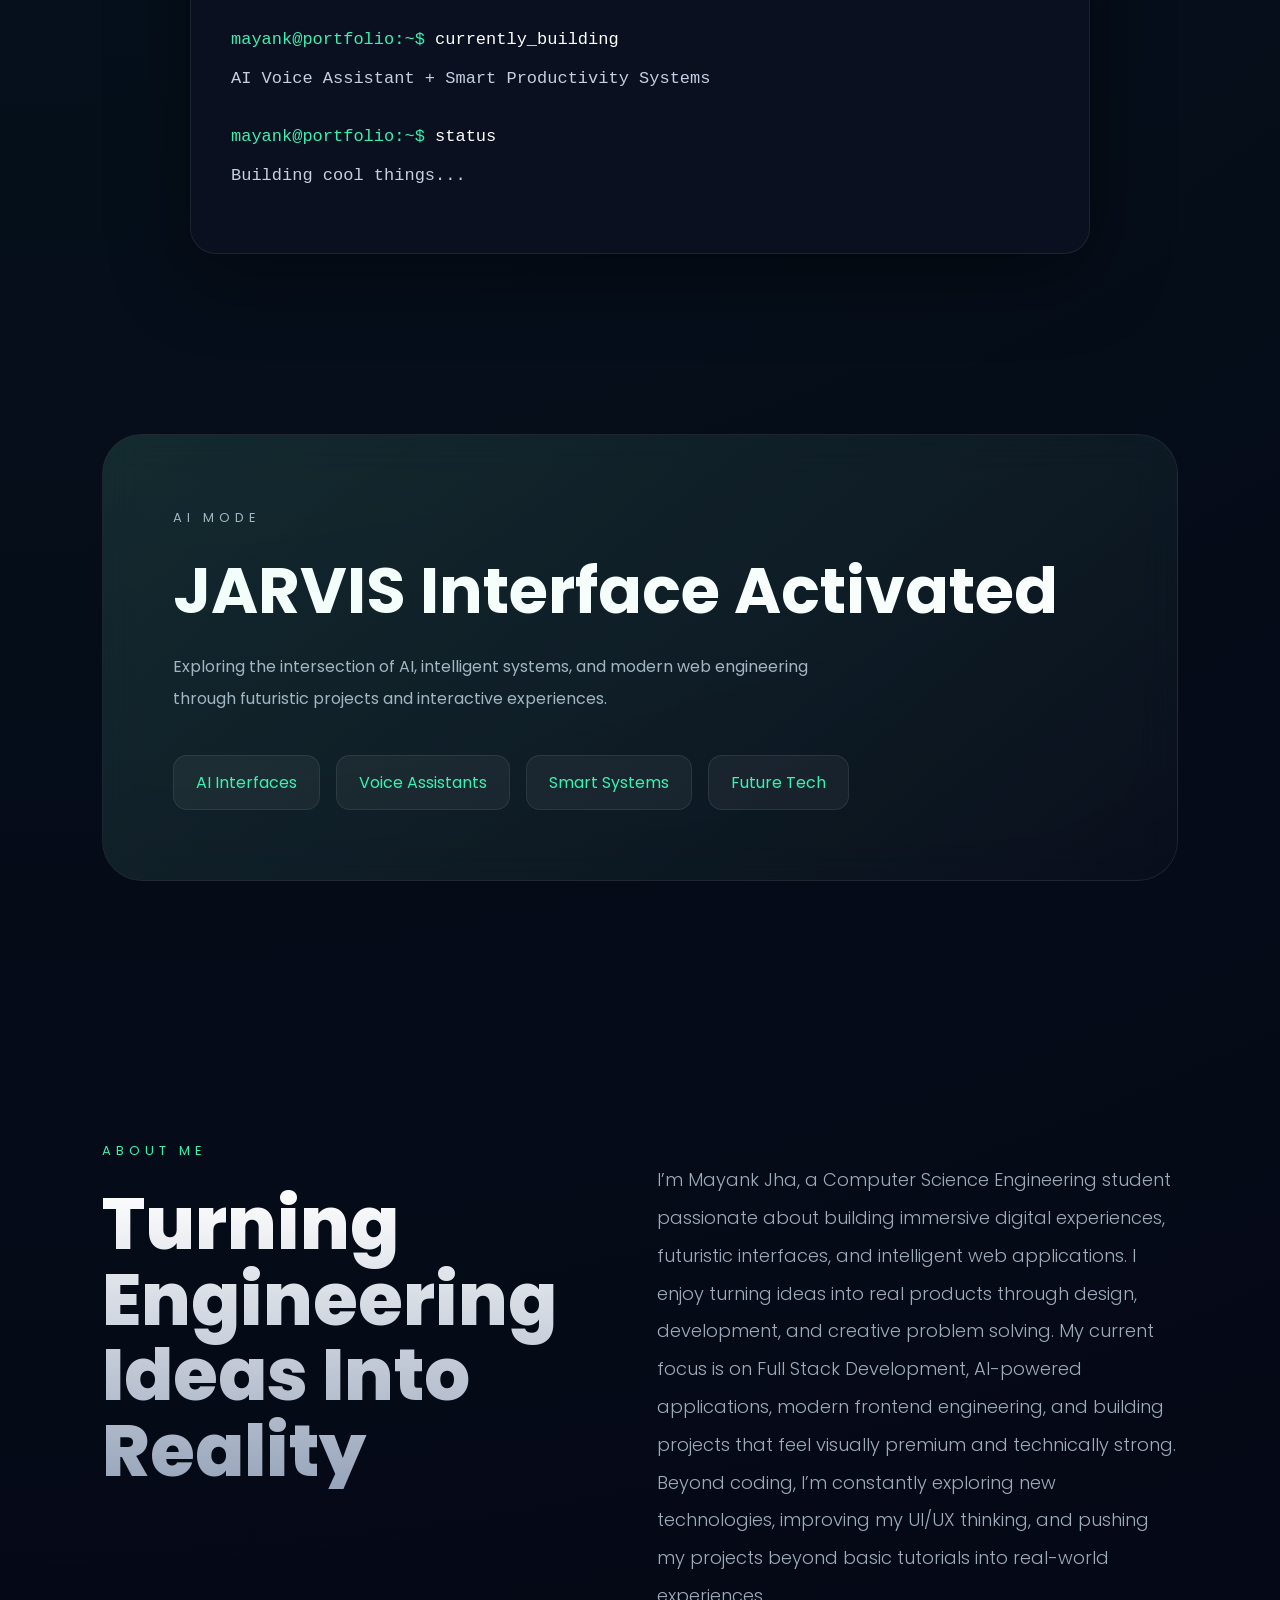
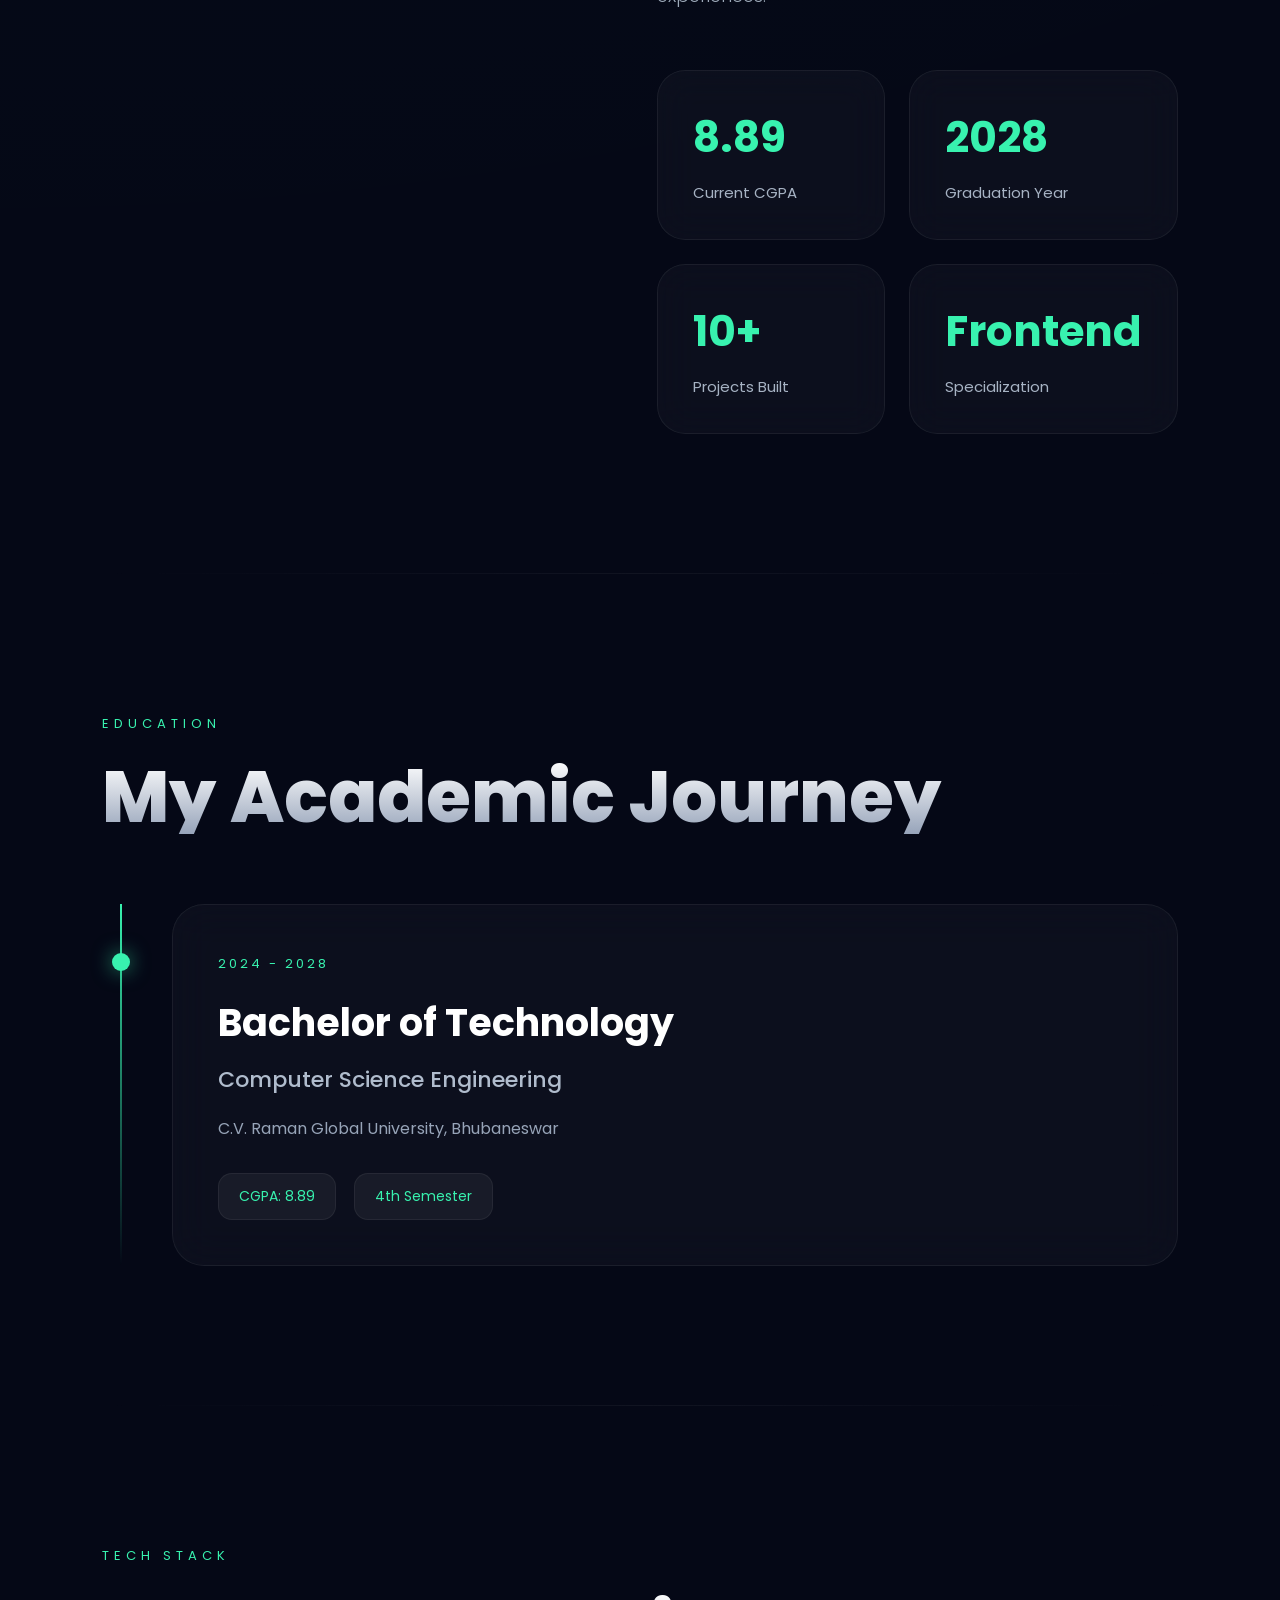
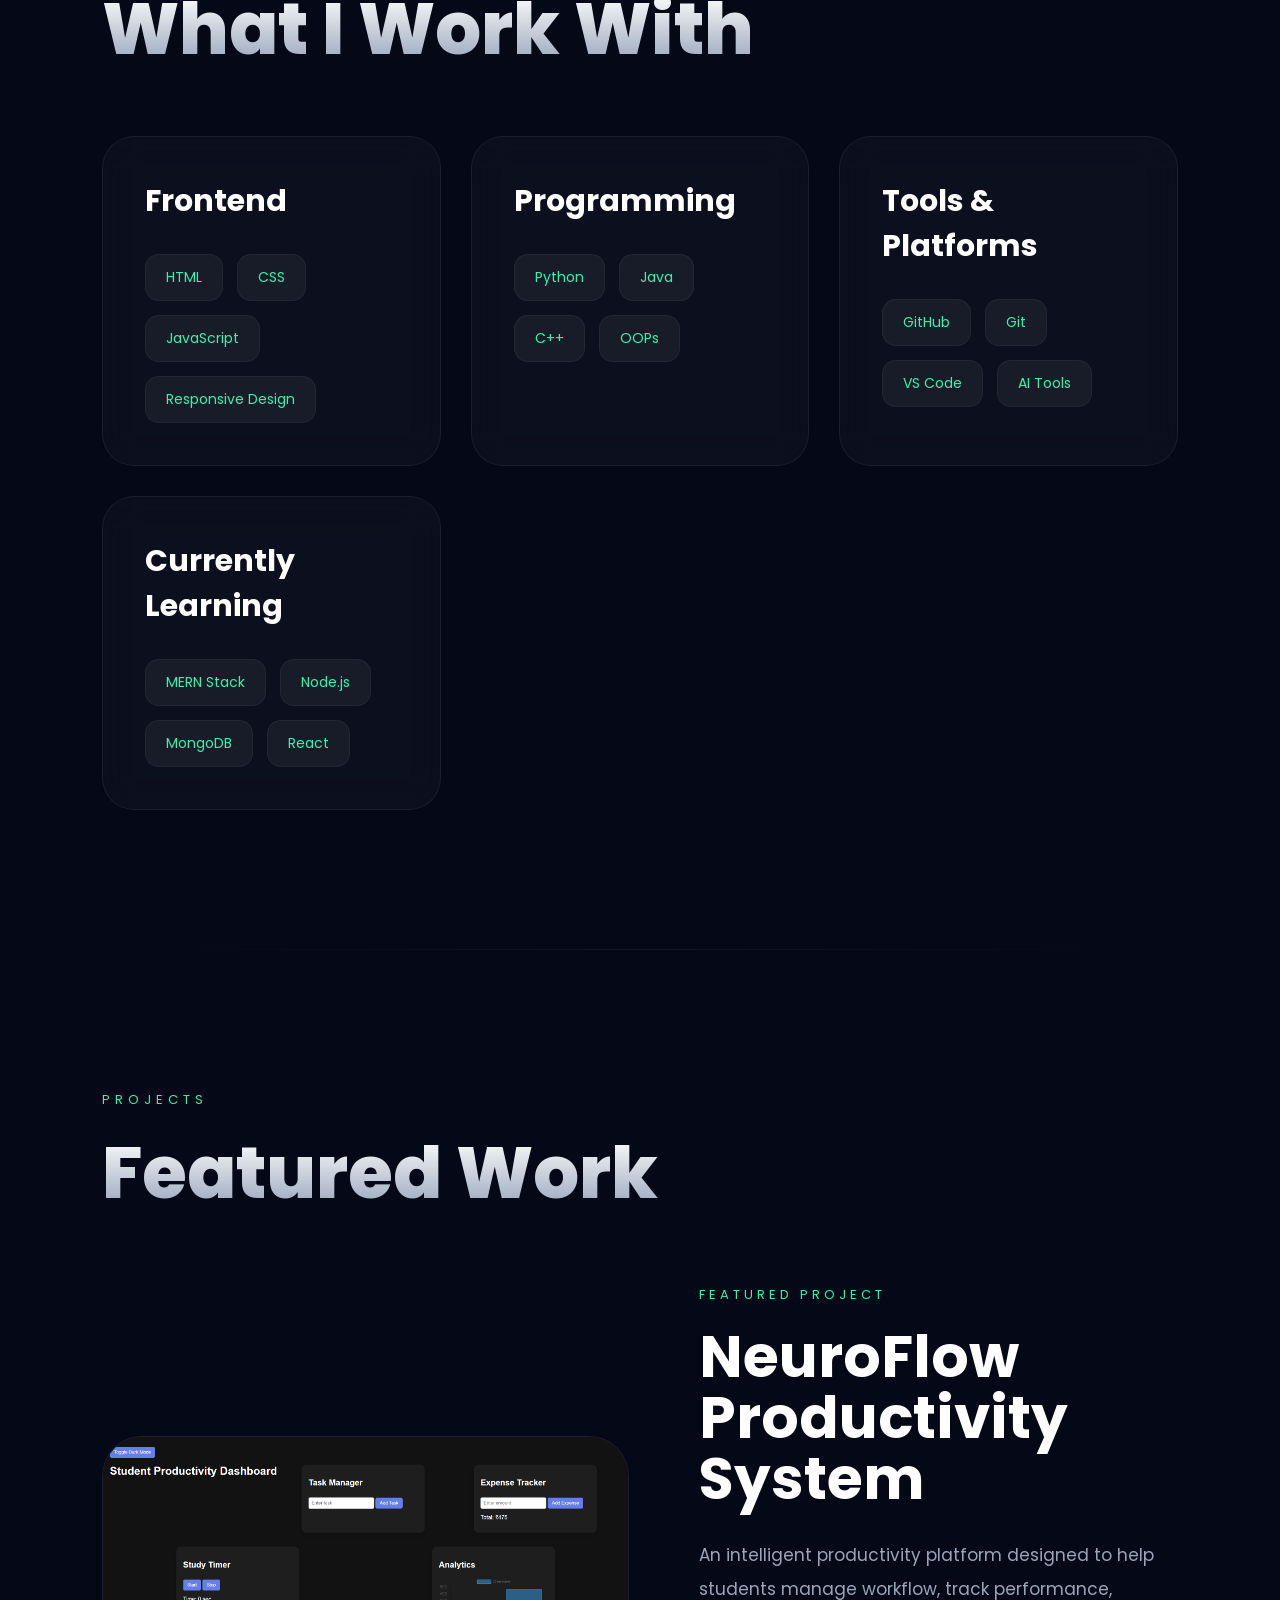
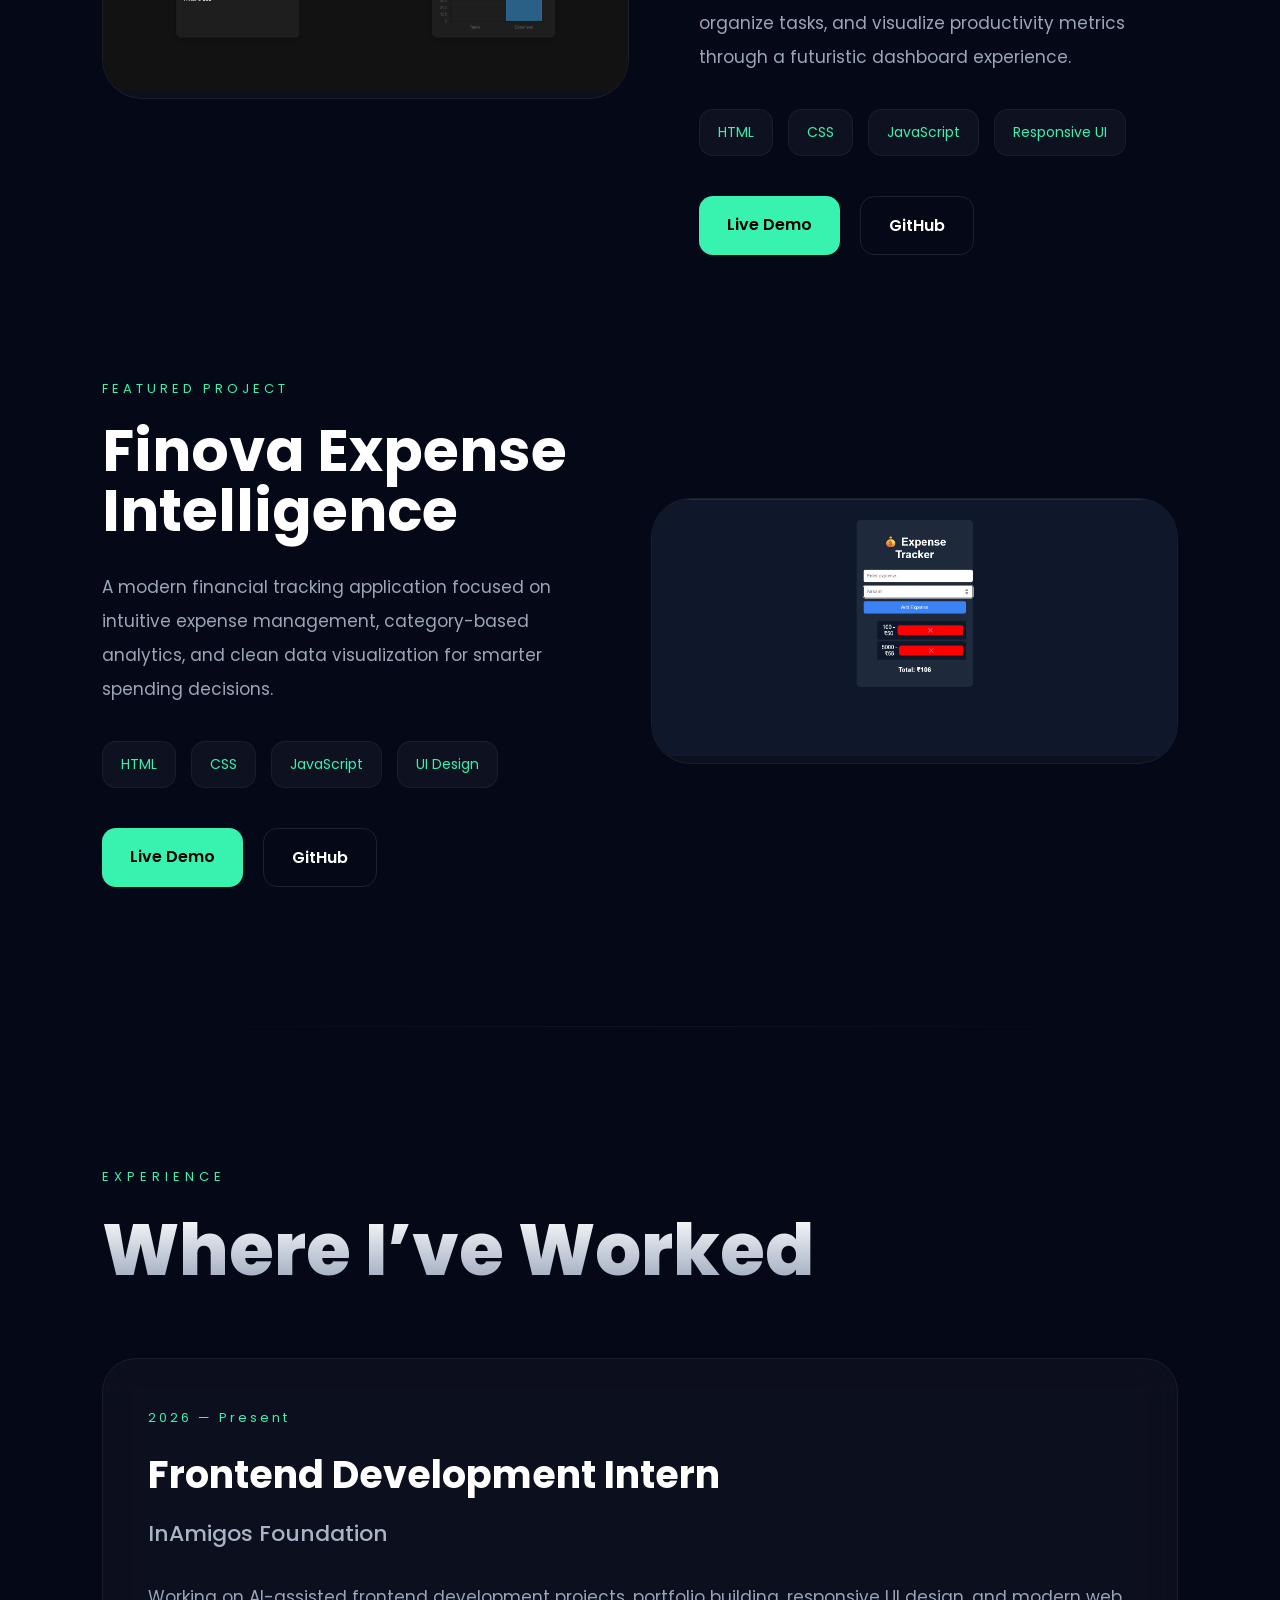
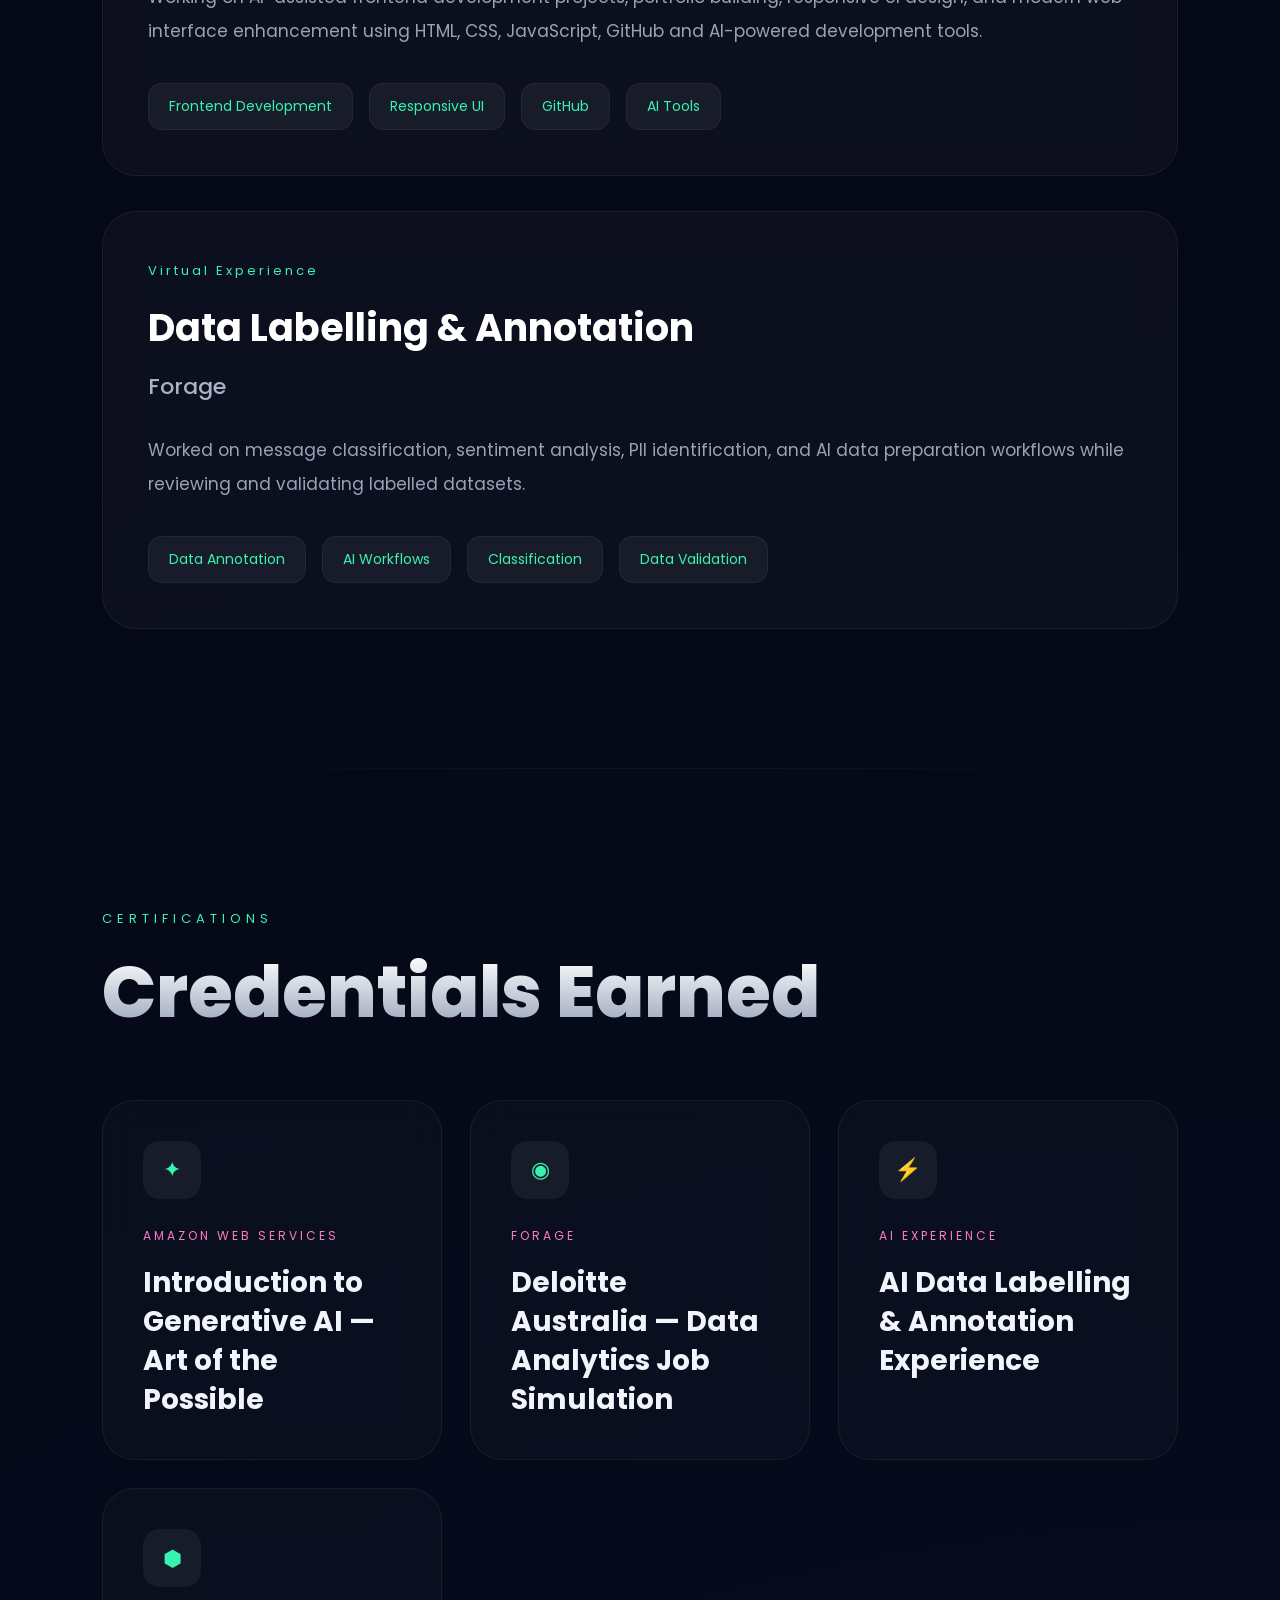
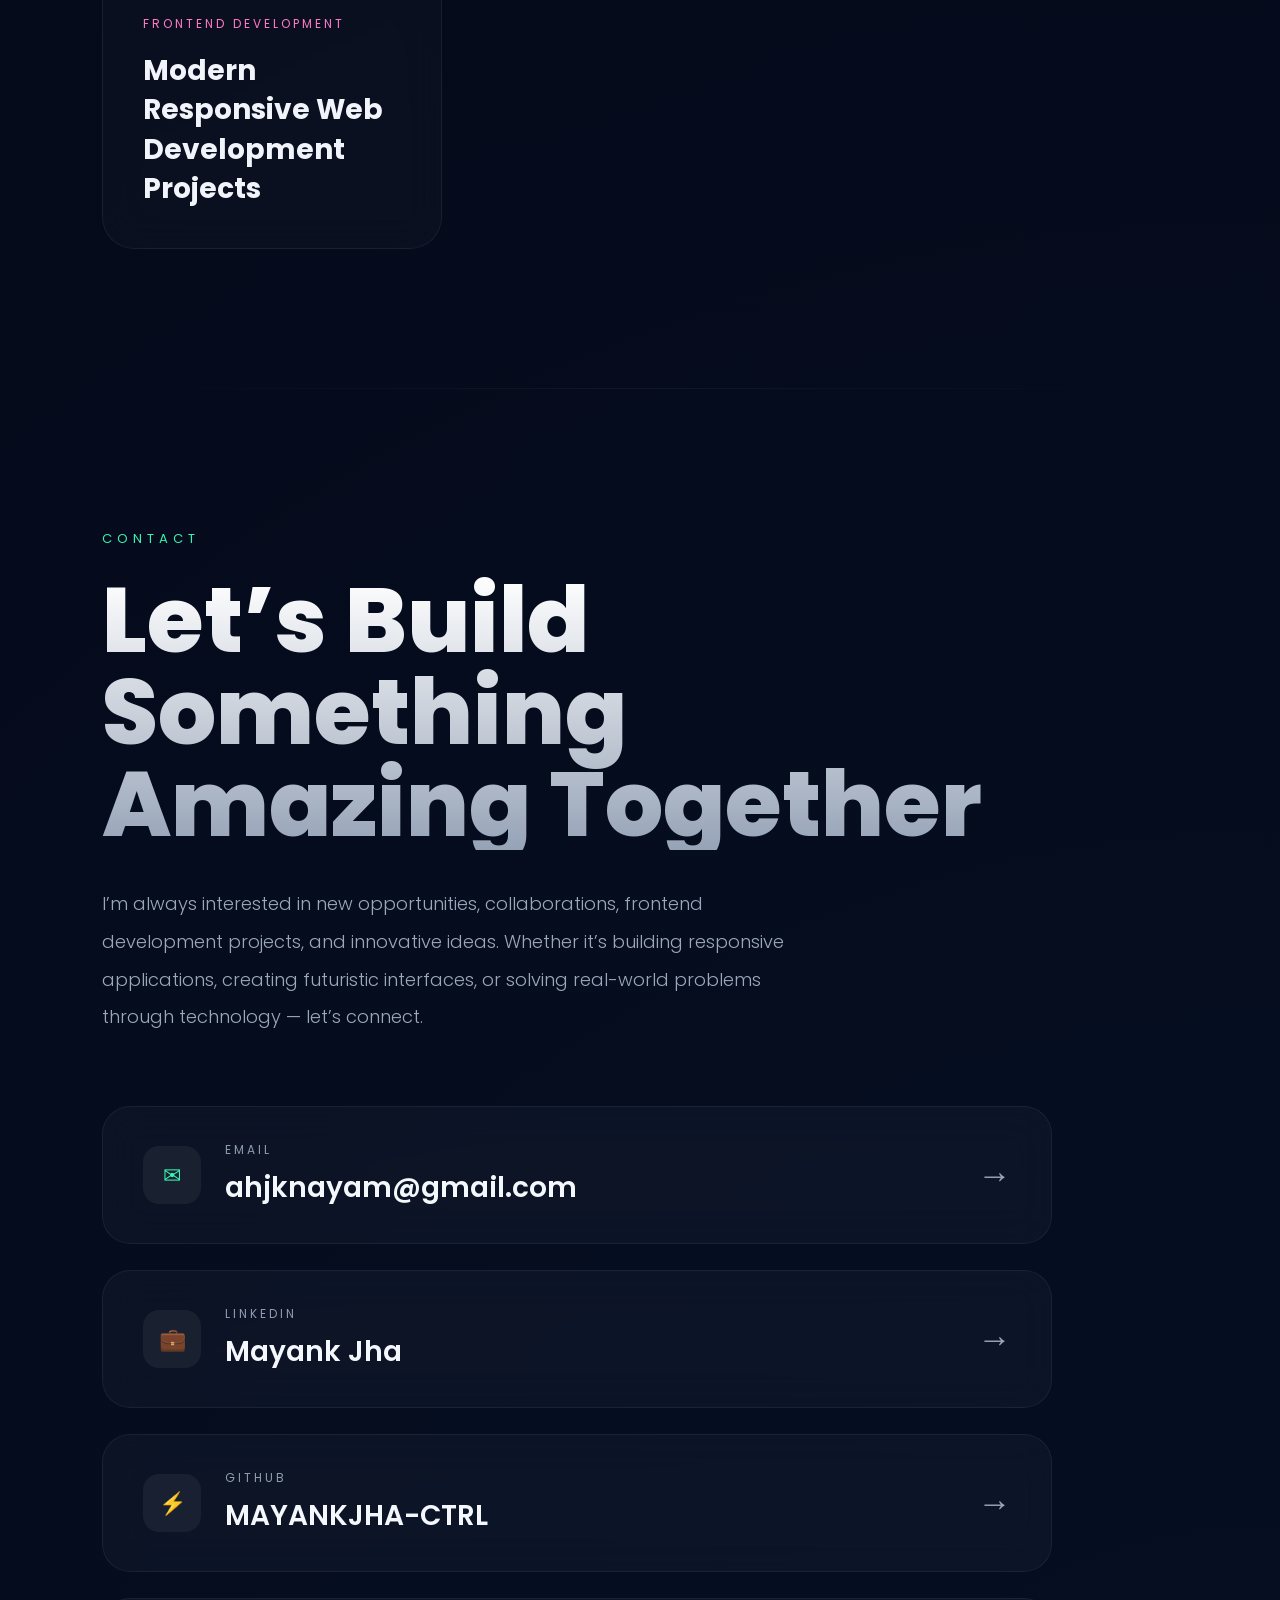
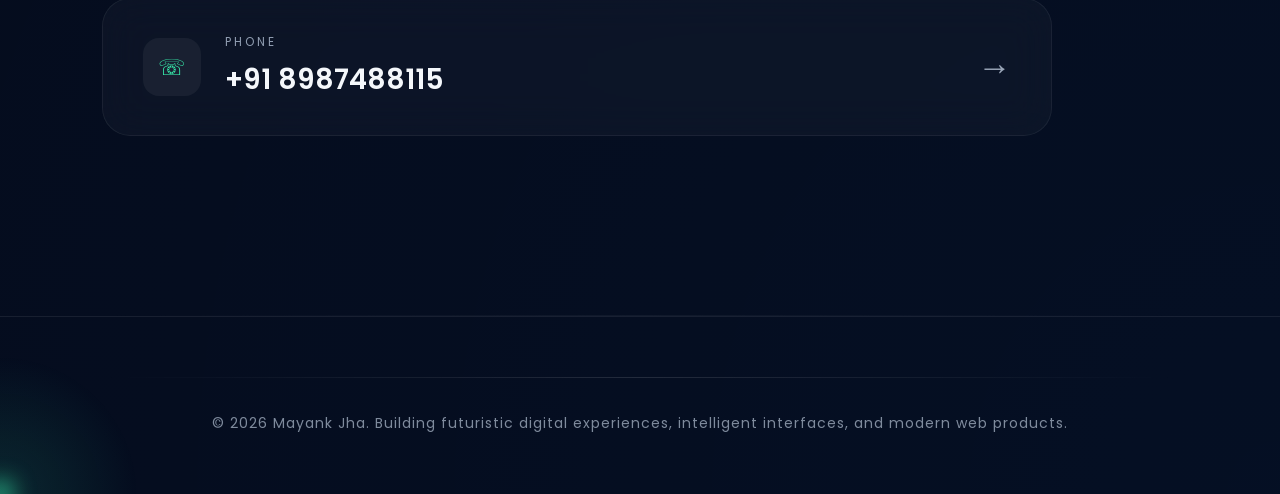
==== commit 695c9bda: "Add files via upload" ====
--- a/index.html
+++ b/index.html
@@ -17,6 +17,27 @@
 </head>
 
 <body>
+  <div class="loader">
+
+    <div class="loader-content">
+
+      <h1 class="loader-logo">
+        MJ.
+      </h1>
+
+      <div class="loader-bar">
+
+        <div class="loader-progress"></div>
+
+      </div>
+
+      <p class="loader-text">
+        Initializing Portfolio...
+      </p>
+
+    </div>
+
+  </div>
   <div class="scroll-progress"></div>
   <div class="cursor-ring"></div>
   <div class="animated-bg">
@@ -206,7 +227,39 @@
   </section>
 
   <!-- ABOUT -->
-
+  <section class="ai-section">
+
+    <div class="ai-card">
+
+      <p class="section-mini">
+        AI MODE
+      </p>
+
+      <h2>
+        JARVIS Interface Activated
+      </h2>
+
+      <p>
+
+        Exploring the intersection of AI,
+        intelligent systems, and modern web
+        engineering through futuristic projects
+        and interactive experiences.
+
+      </p>
+
+      <div class="ai-tags">
+
+        <span>AI Interfaces</span>
+        <span>Voice Assistants</span>
+        <span>Smart Systems</span>
+        <span>Future Tech</span>
+
+      </div>
+
+    </div>
+
+  </section>
   <section id="about" class="section about-premium">
 
     <div class="about-left">
@@ -1155,6 +1208,39 @@
 
   </script>
   <div class="particles"></div>
+  <script>
+
+    window.addEventListener("load", () => {
+
+      const loader =
+        document.querySelector(".loader");
+
+      setTimeout(() => {
+
+        loader.classList.add("hide");
+
+      }, 2600);
+
+    });
+
+  </script>
+  <div class="mouse-trail"></div>
+  <script>
+
+    const trail =
+      document.querySelector(".mouse-trail");
+
+    document.addEventListener("mousemove", e => {
+
+      trail.style.left =
+        e.clientX + "px";
+
+      trail.style.top =
+        e.clientY + "px";
+
+    });
+
+  </script>
 </body>
 
 </html>
--- a/style.css
+++ b/style.css
@@ -182,6 +182,9 @@
 .hero-left {
   flex: 1;
   z-index: 2;
+
+  animation:
+    heroReveal 1.4s ease;
 }
 
 .availability {
@@ -2487,4 +2490,236 @@
     transform: translateY(-40px);
   }
 
+}
+
+/* ===== FUTURISTIC LOADER ===== */
+
+.loader {
+
+  position: fixed;
+
+  inset: 0;
+
+  background: #050816;
+
+  display: flex;
+
+  justify-content: center;
+  align-items: center;
+
+  z-index: 999999;
+
+  transition: 1s ease;
+}
+
+.loader.hide {
+  opacity: 0;
+  visibility: hidden;
+}
+
+.loader-content {
+  text-align: center;
+}
+
+.loader-logo {
+
+  font-size: 90px;
+
+  color: #38f2af;
+
+  margin-bottom: 30px;
+
+  text-shadow:
+    0 0 25px rgba(56, 242, 175, 0.4);
+
+  animation: pulse 2s infinite;
+}
+
+.loader-bar {
+
+  width: 260px;
+  height: 6px;
+
+  border-radius: 20px;
+
+  overflow: hidden;
+
+  background:
+    rgba(255, 255, 255, 0.08);
+
+  margin: auto;
+}
+
+.loader-progress {
+
+  width: 0%;
+
+  height: 100%;
+
+  background:
+    linear-gradient(to right,
+      #38f2af,
+      #00a6ff);
+
+  animation:
+    loading 2.5s ease forwards;
+}
+
+.loader-text {
+
+  margin-top: 18px;
+
+  color: #9aa6b8;
+
+  letter-spacing: 3px;
+
+  font-size: 13px;
+}
+
+@keyframes loading {
+
+  to {
+    width: 100%;
+  }
+
+}
+
+@keyframes pulse {
+
+  50% {
+    transform: scale(1.05);
+  }
+
+}
+
+@keyframes heroReveal {
+
+  from {
+
+    opacity: 0;
+
+    transform:
+      translateY(40px);
+
+  }
+
+  to {
+
+    opacity: 1;
+
+    transform:
+      translateY(0);
+
+  }
+
+}
+
+/* ===== MOUSE TRAIL ===== */
+
+.mouse-trail {
+
+  position: fixed;
+
+  width: 280px;
+  height: 280px;
+
+  border-radius: 50%;
+
+  background:
+    radial-gradient(rgba(56, 242, 175, 0.12),
+      transparent 70%);
+
+  pointer-events: none;
+
+  z-index: -2;
+
+  transform:
+    translate(-50%, -50%);
+}
+
+/* ===== AI SECTION ===== */
+
+.ai-section {
+
+  padding: 120px 8%;
+}
+
+.ai-card {
+
+  padding: 70px;
+
+  border-radius: 40px;
+
+  background:
+    linear-gradient(145deg,
+      rgba(255, 255, 255, 0.05),
+      rgba(255, 255, 255, 0.02));
+
+  border:
+    1px solid rgba(255, 255, 255, 0.08);
+
+  backdrop-filter: blur(20px);
+
+  position: relative;
+
+  overflow: hidden;
+}
+
+.ai-card::before {
+
+  content: '';
+
+  position: absolute;
+
+  inset: 0;
+
+  background:
+    linear-gradient(140deg,
+      rgba(56, 242, 175, 0.08),
+      transparent);
+
+}
+
+.ai-card h2 {
+
+  font-size: 64px;
+
+  margin-bottom: 25px;
+
+  line-height: 1.1;
+}
+
+.ai-card p {
+
+  color: #a7b3c4;
+
+  line-height: 2;
+
+  max-width: 700px;
+}
+
+.ai-tags {
+
+  margin-top: 40px;
+
+  display: flex;
+
+  flex-wrap: wrap;
+
+  gap: 16px;
+}
+
+.ai-tags span {
+
+  padding: 14px 22px;
+
+  border-radius: 14px;
+
+  background:
+    rgba(255, 255, 255, 0.05);
+
+  border:
+    1px solid rgba(255, 255, 255, 0.08);
+
+  color: #38f2af;
 }
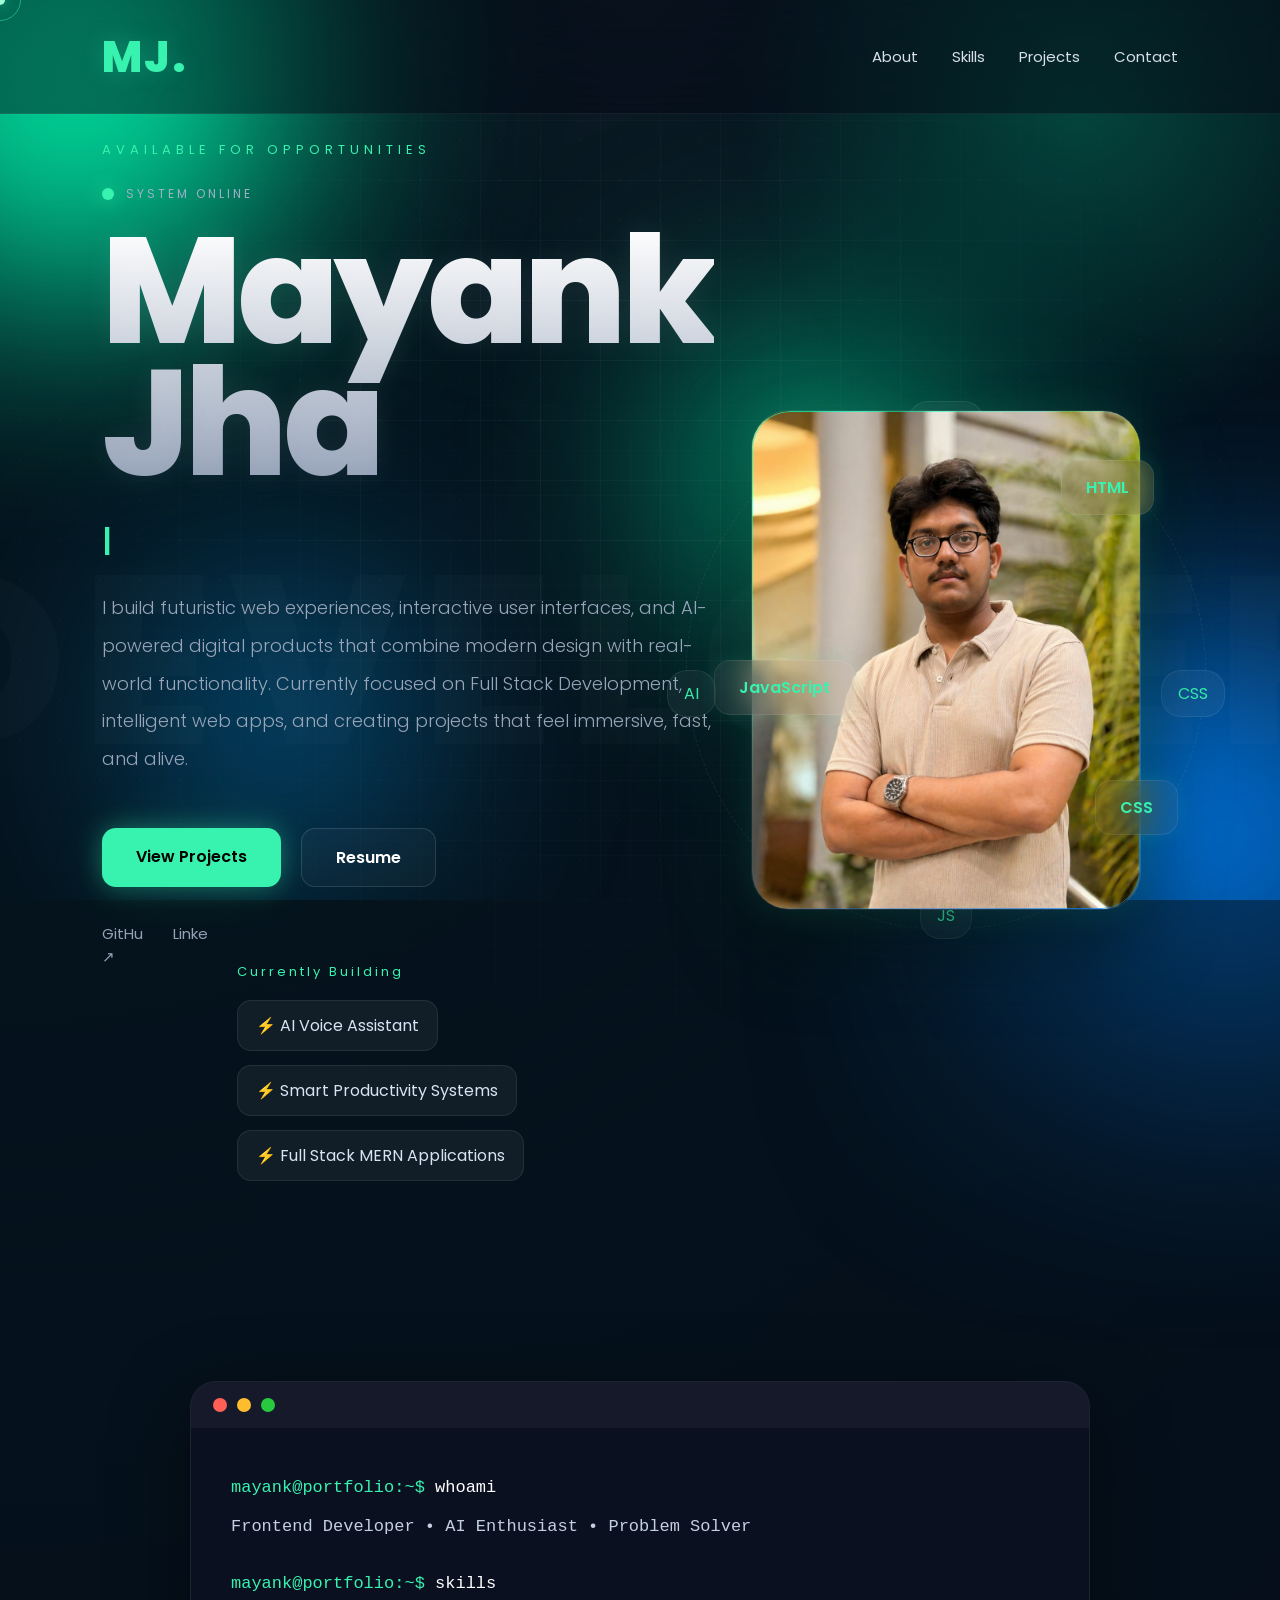
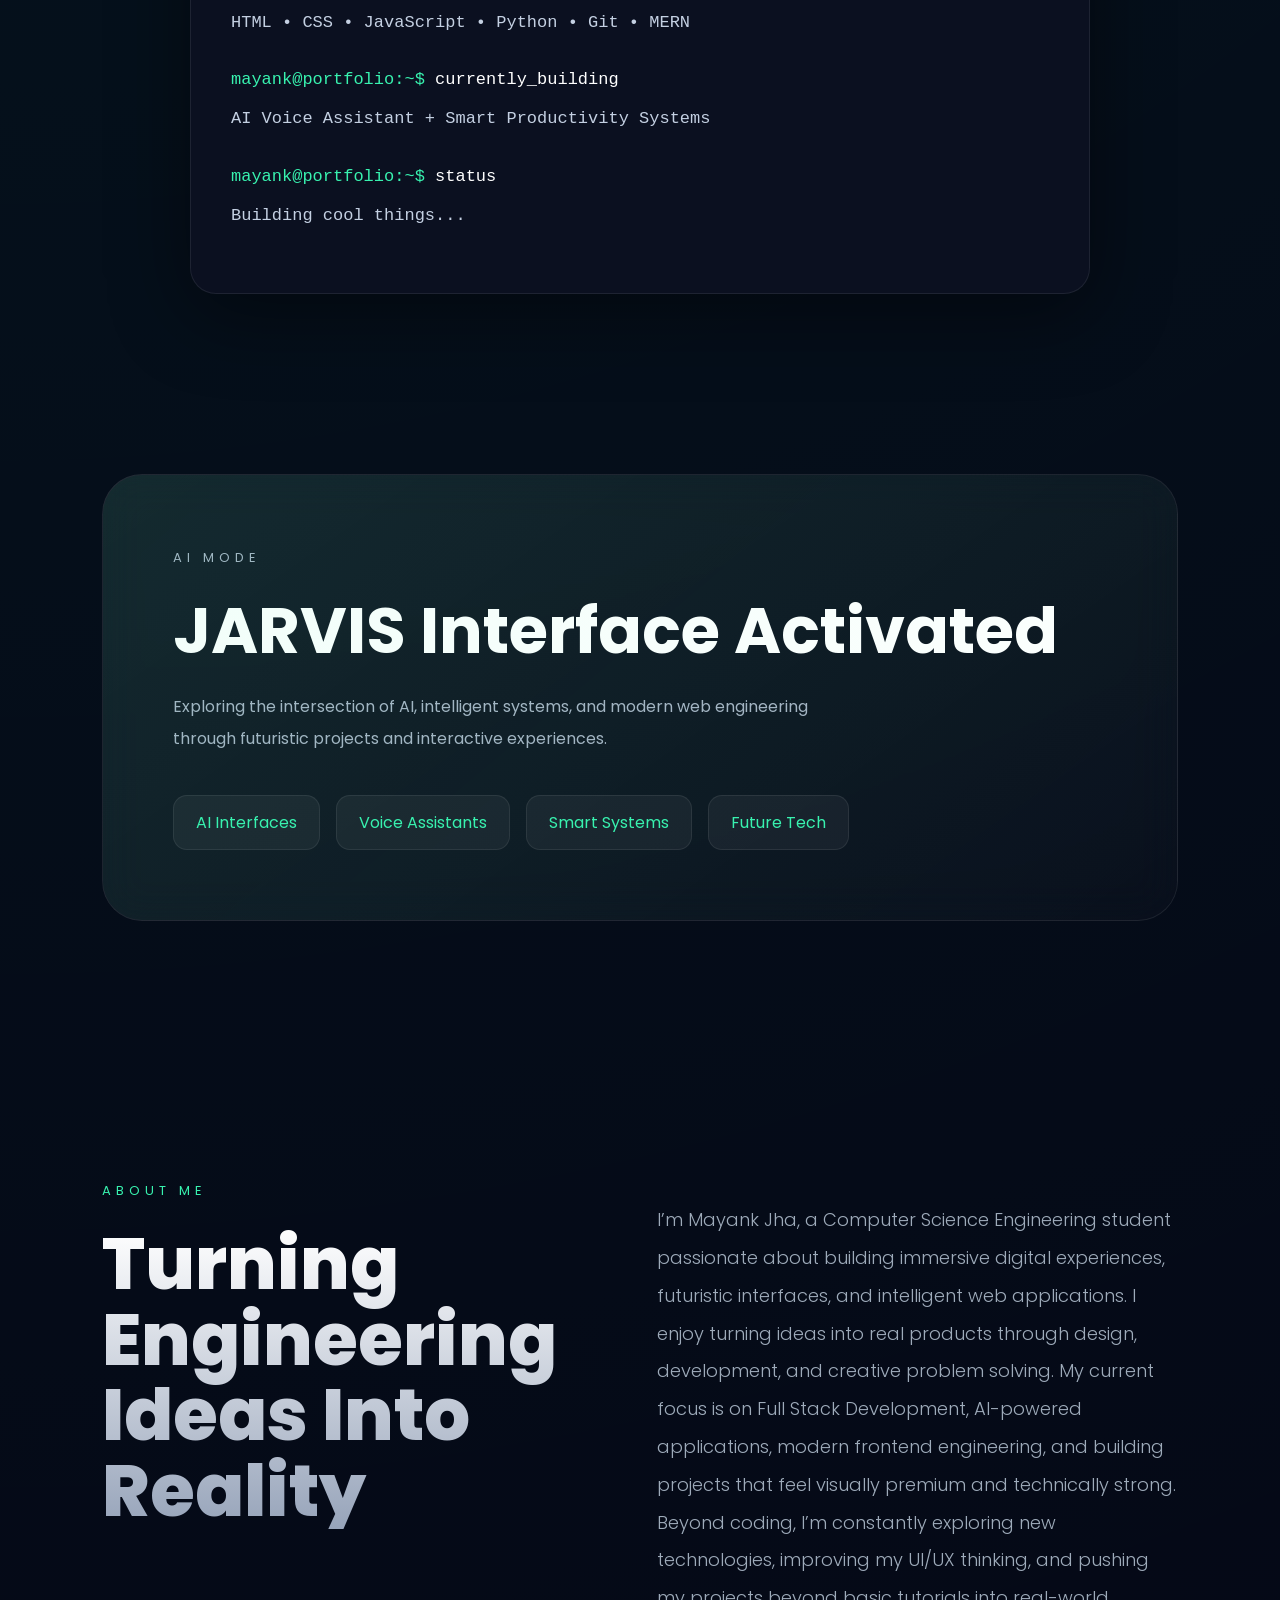
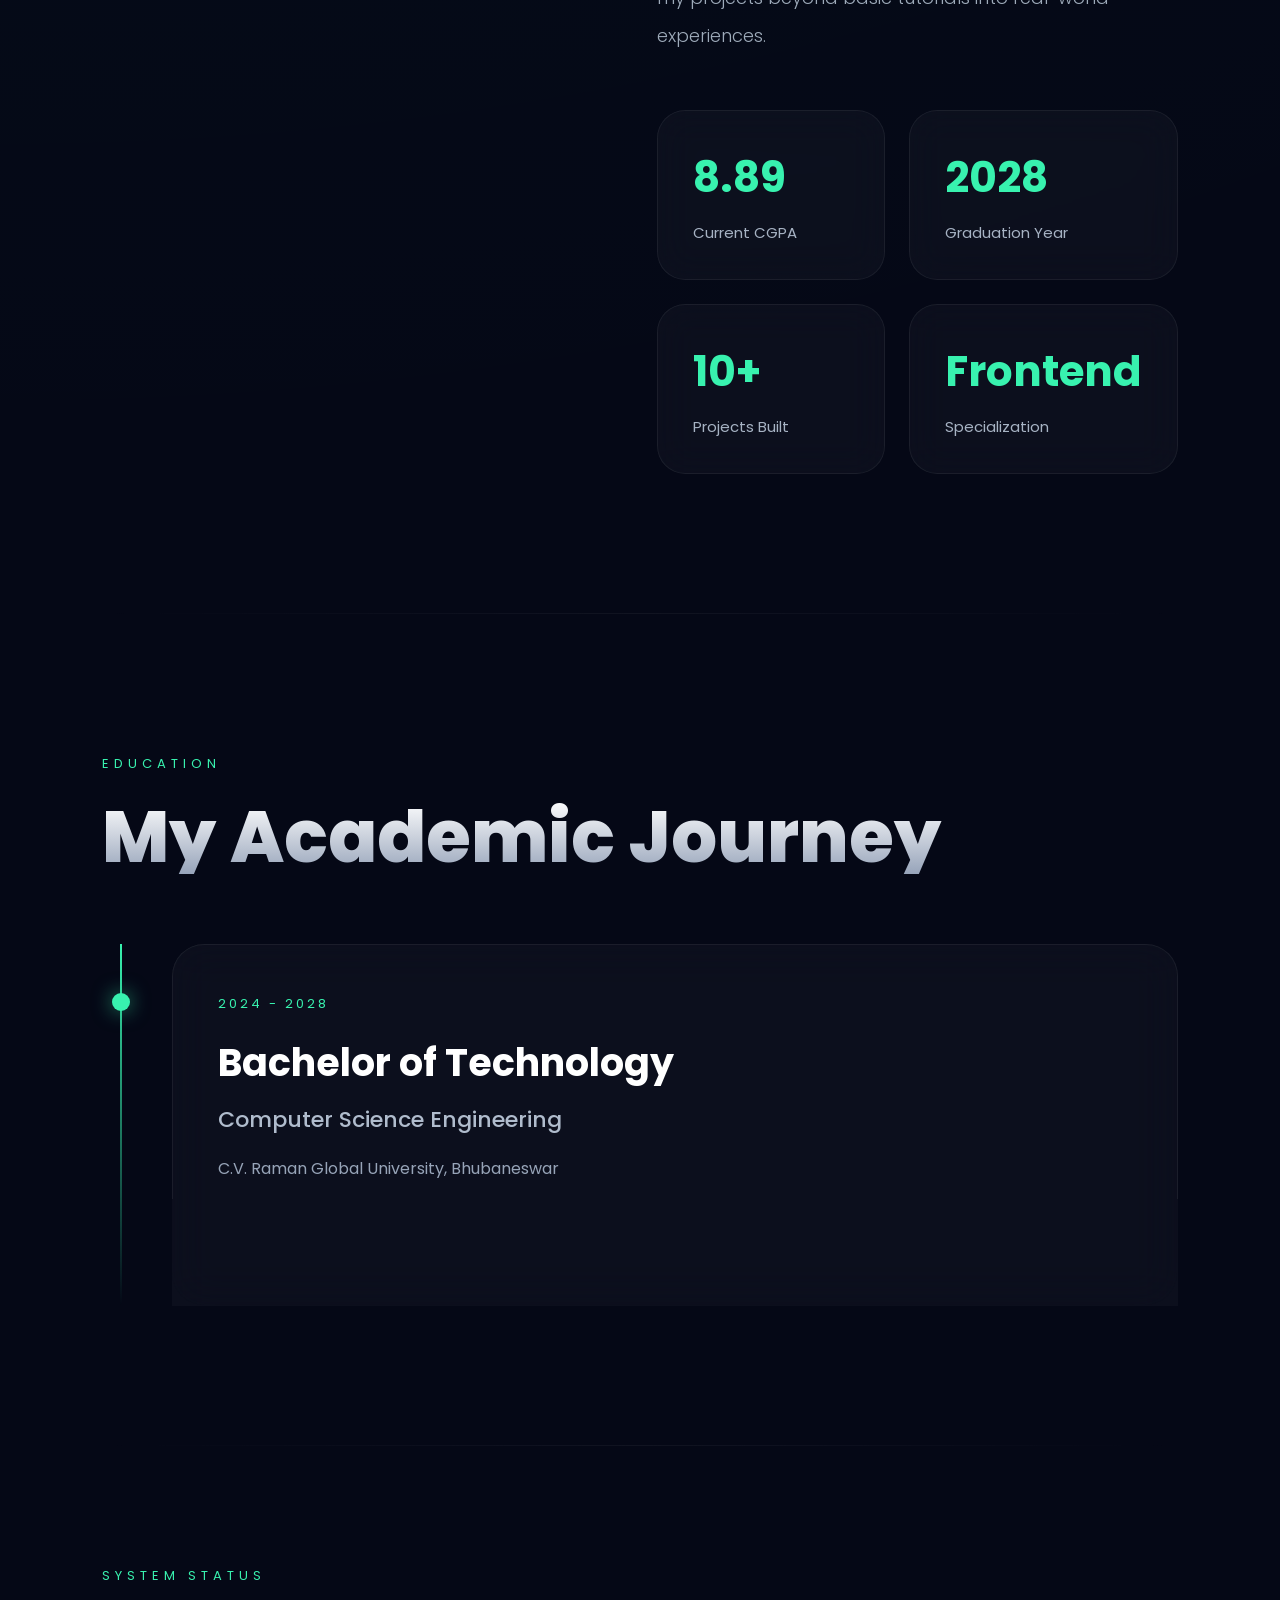
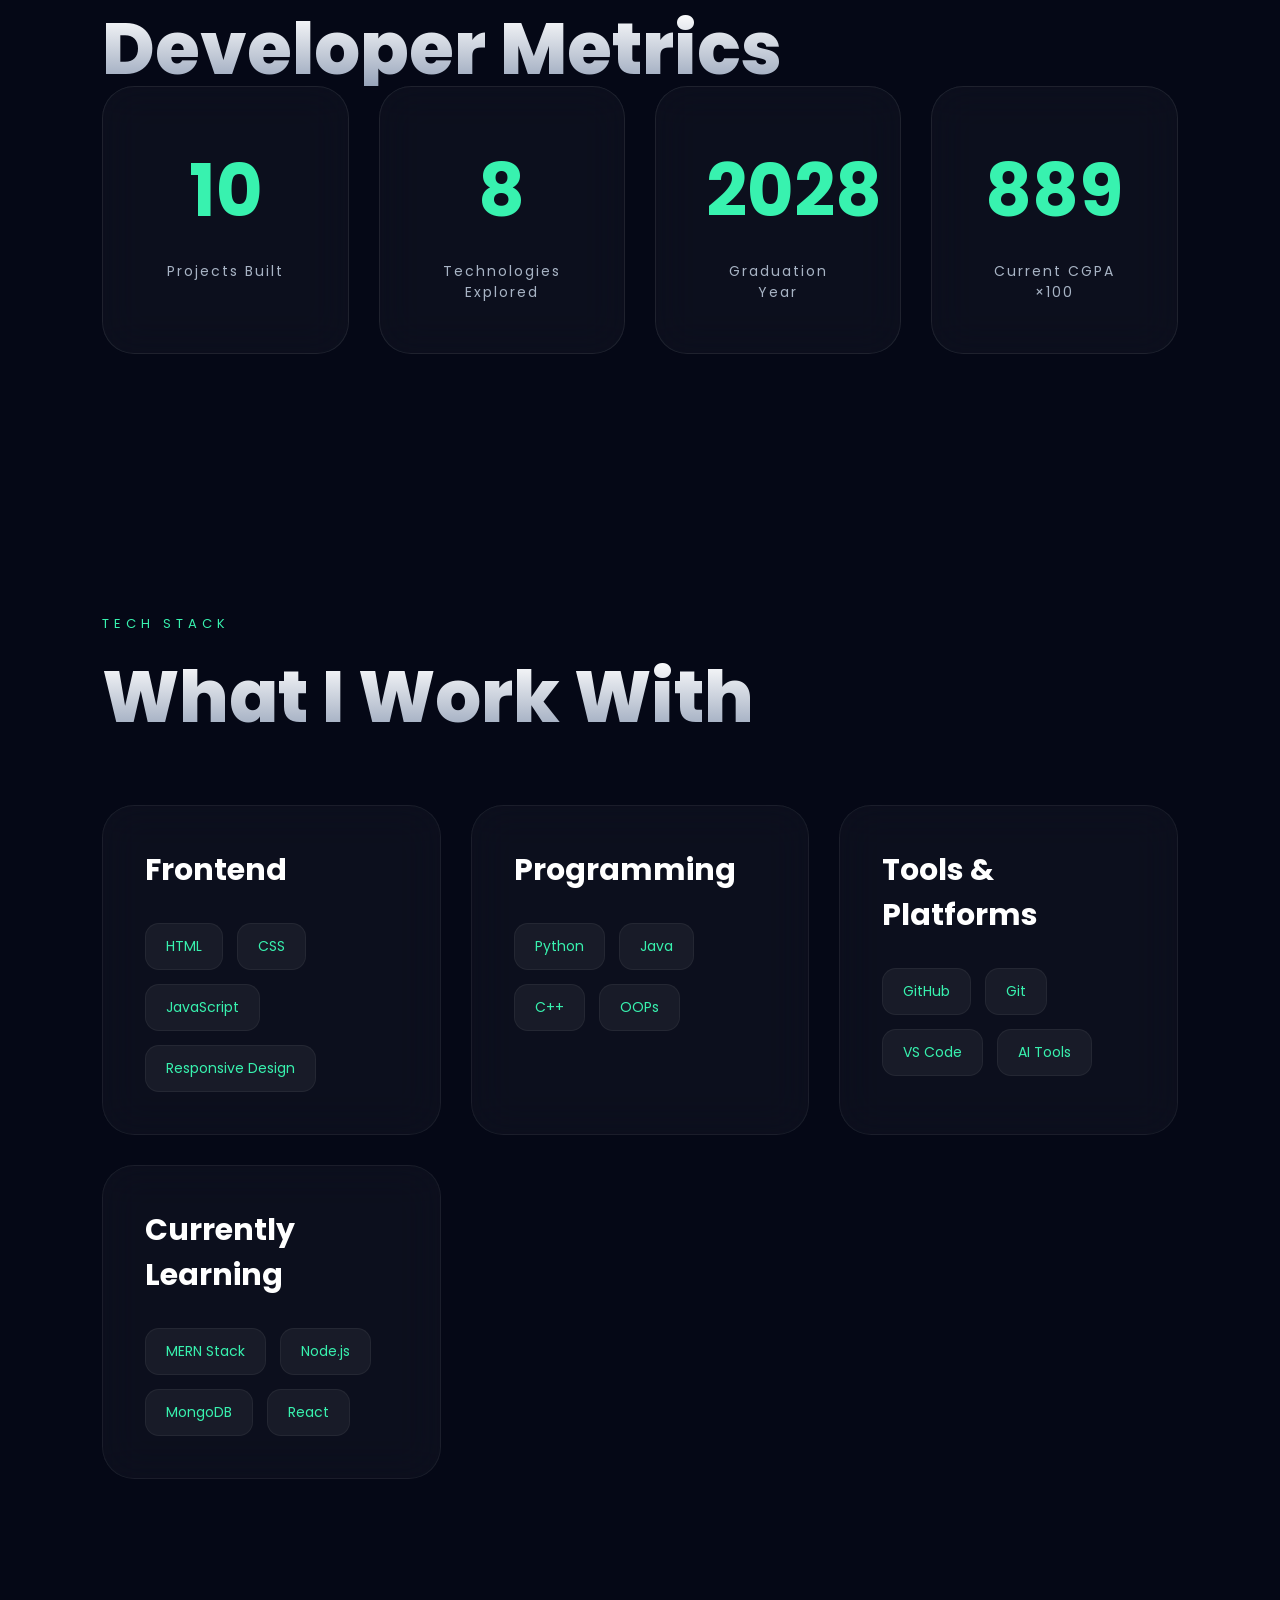
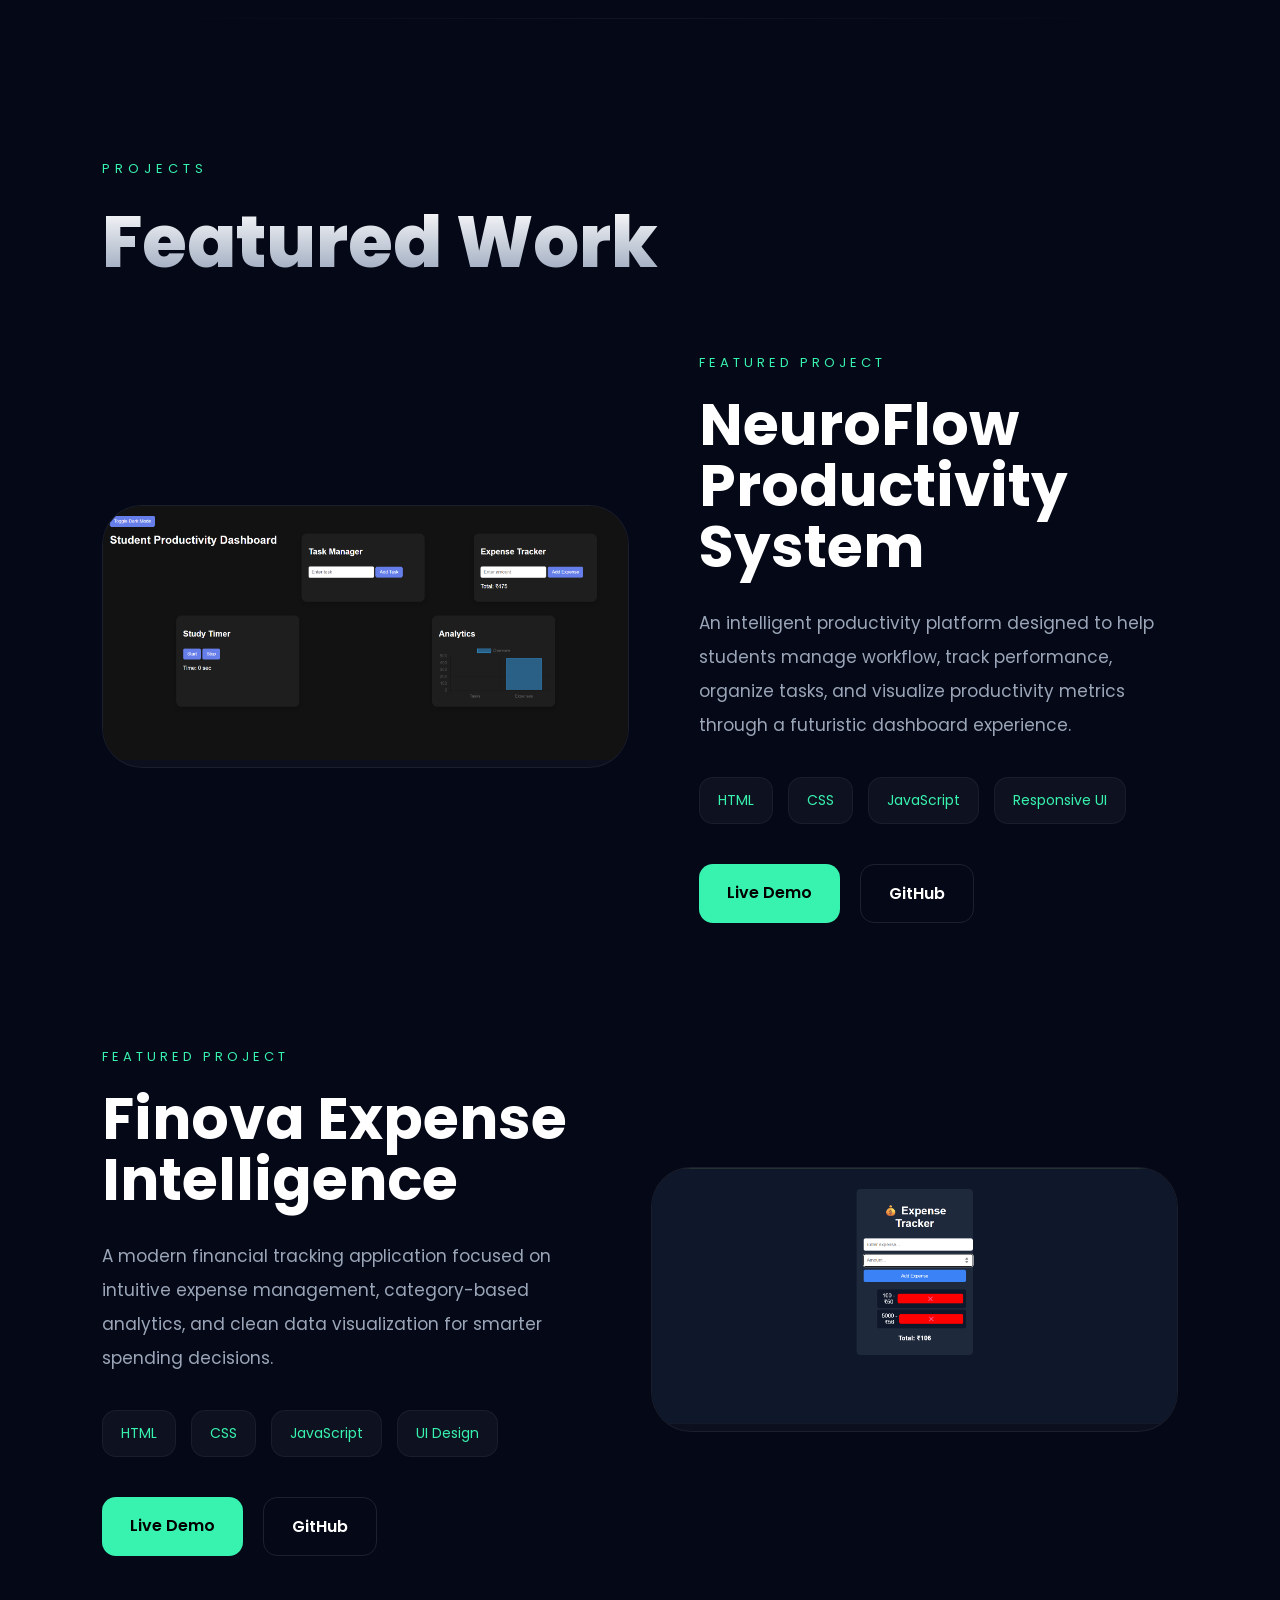
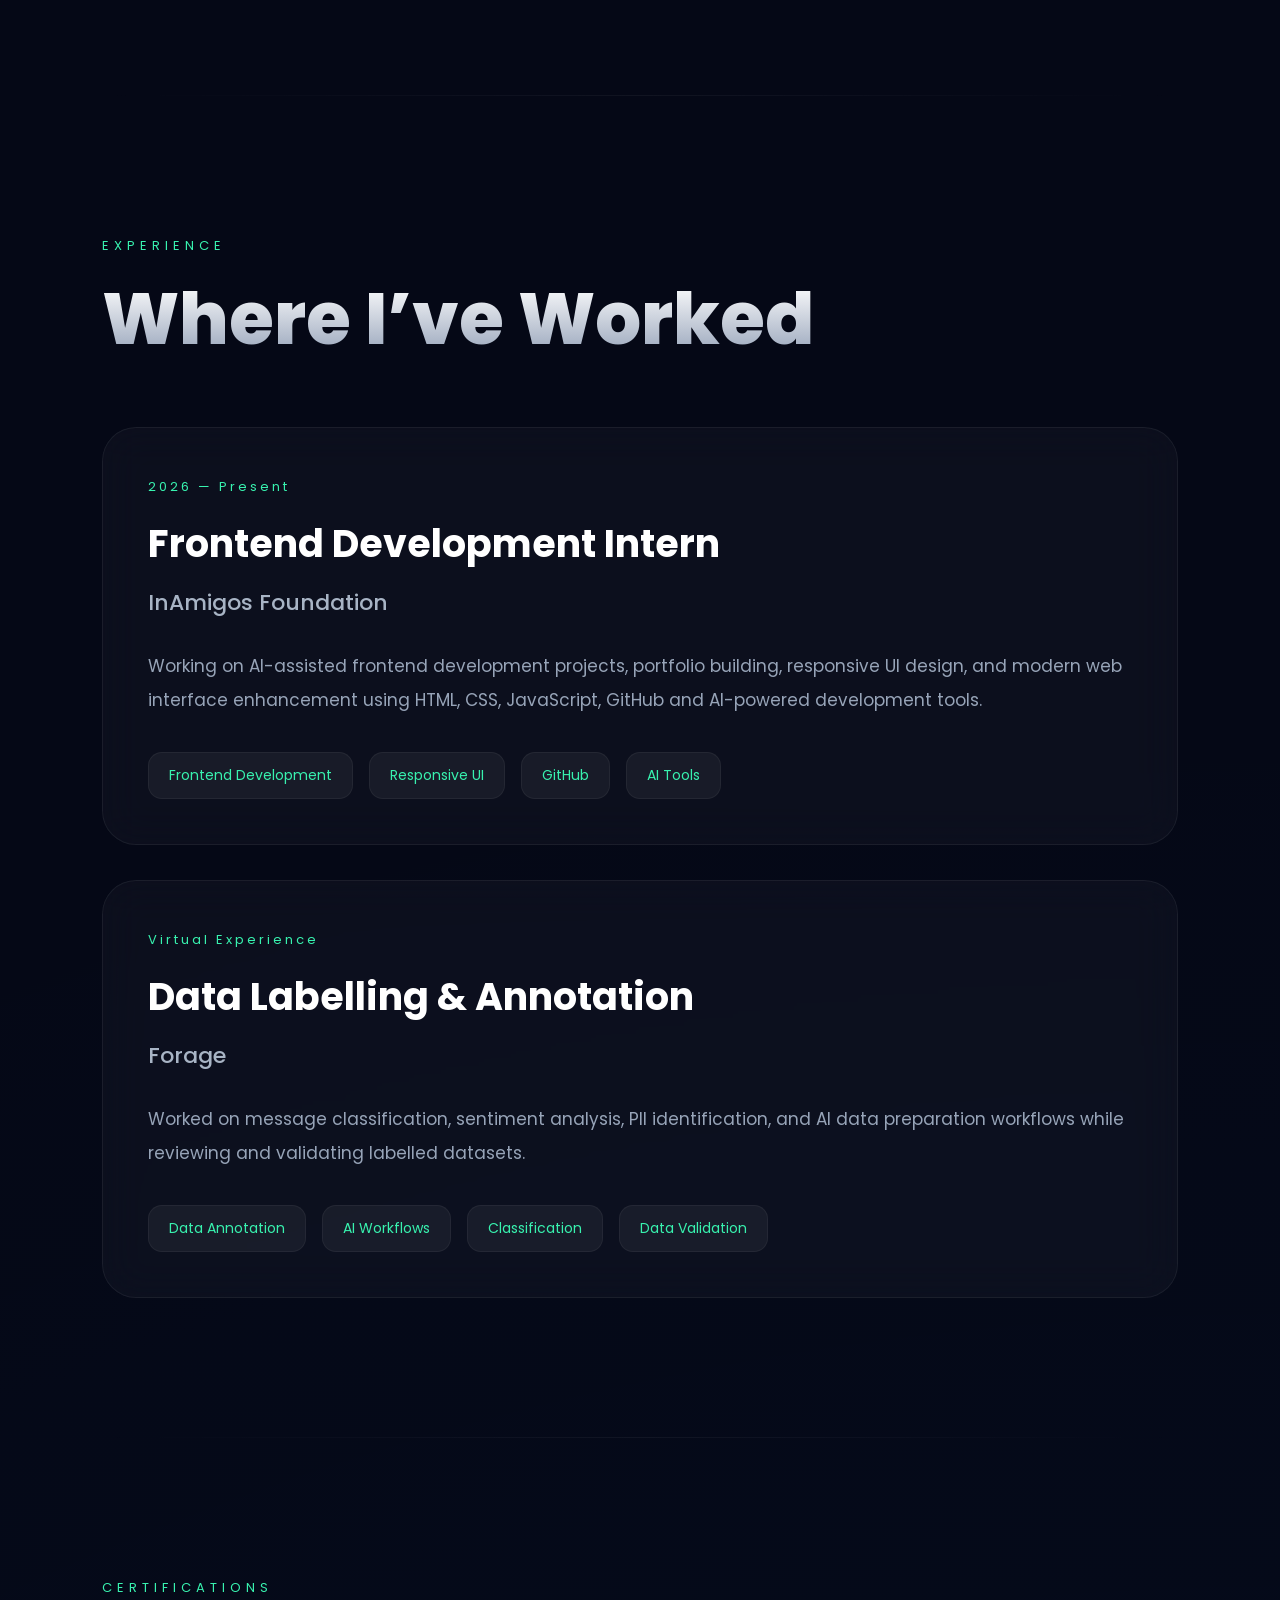
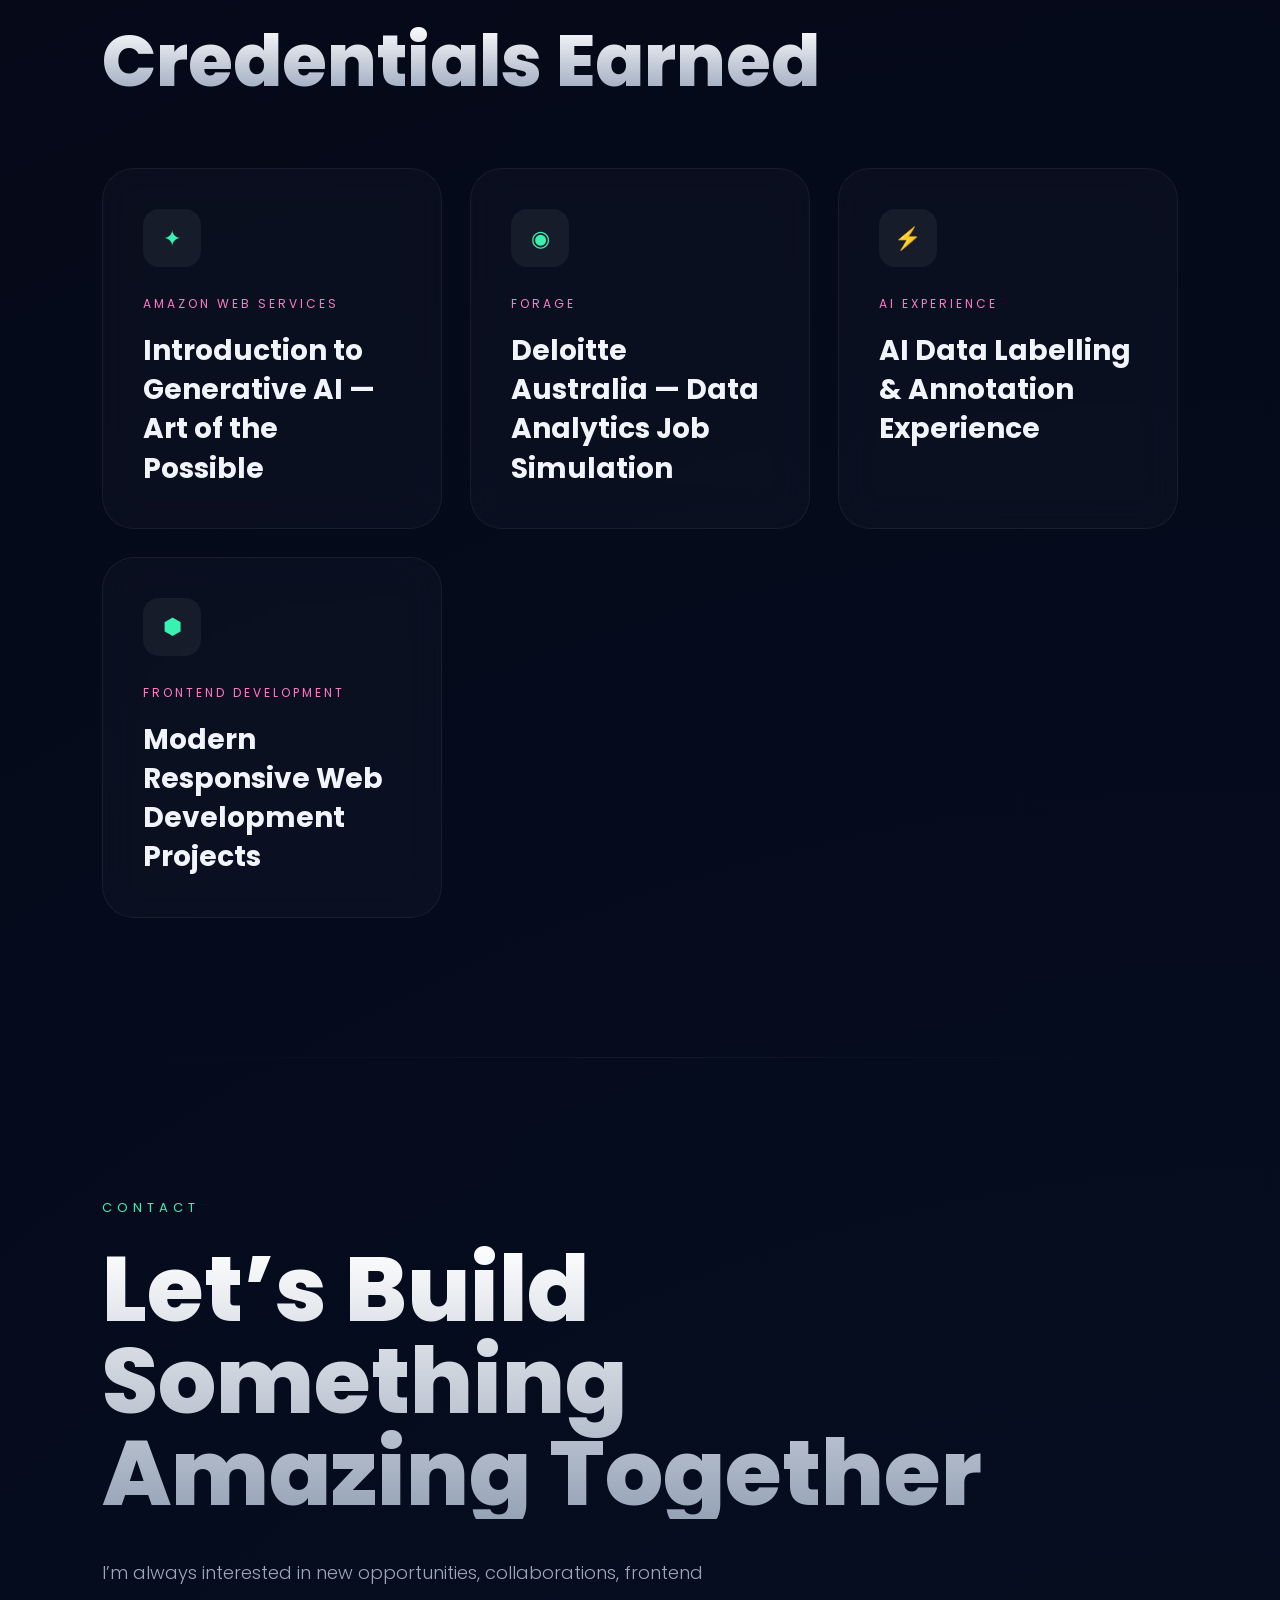
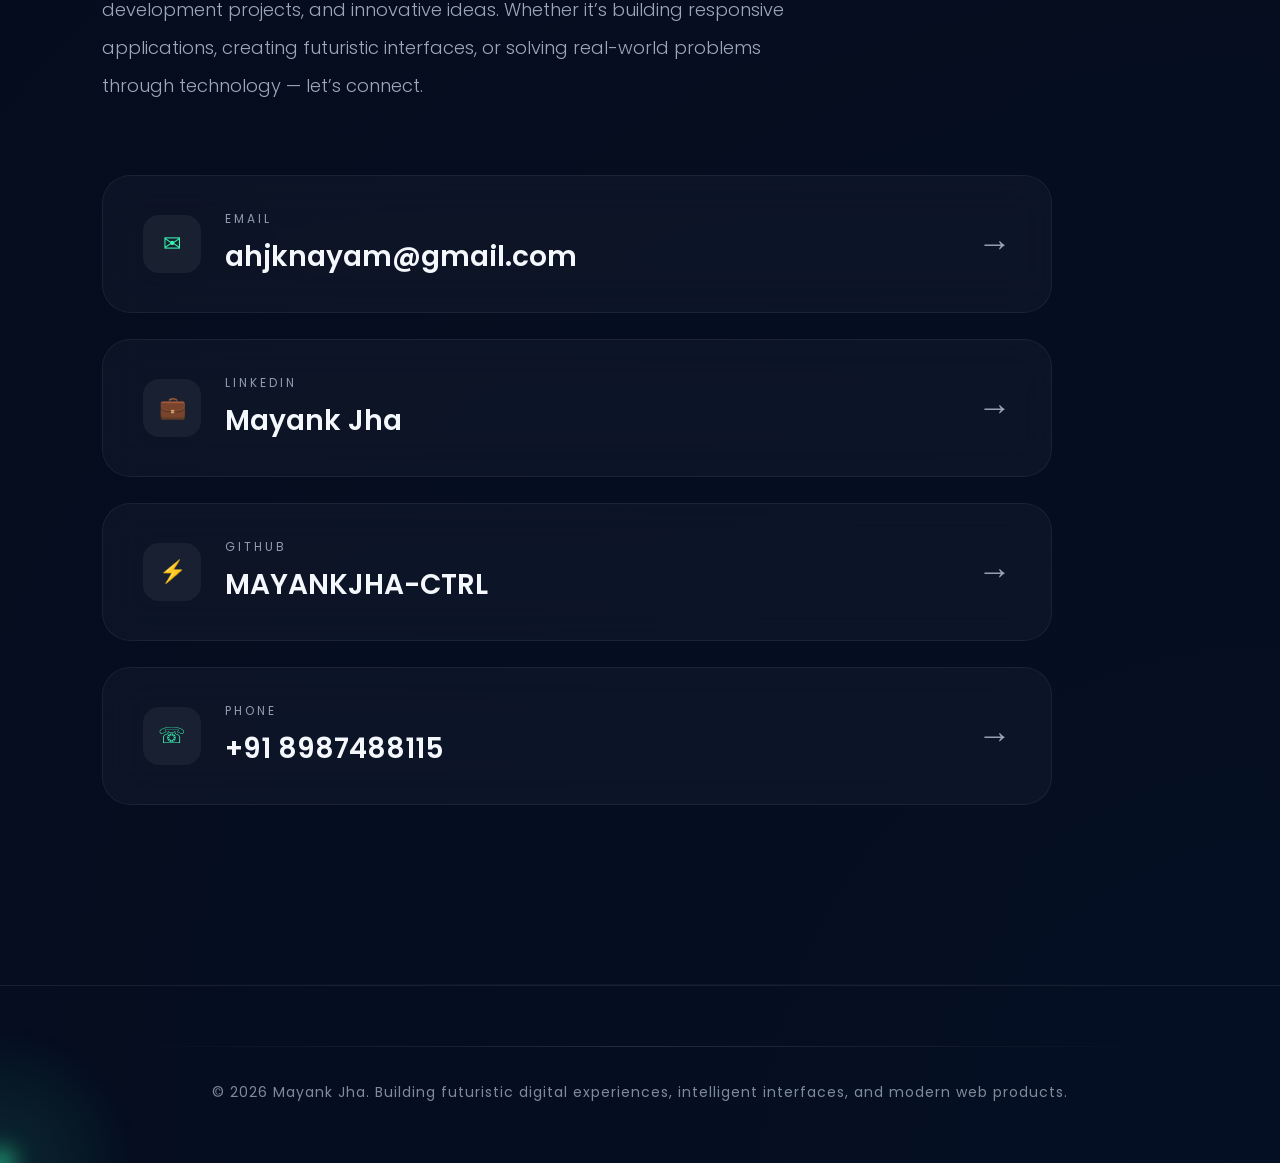
==== commit 1b8c0b8e: "Add files via upload" ====
--- a/index.html
+++ b/index.html
@@ -83,6 +83,15 @@
       <p class="availability">
         AVAILABLE FOR OPPORTUNITIES
       </p>
+      <div class="system-online">
+
+        <span class="online-dot"></span>
+
+        <p>
+          SYSTEM ONLINE
+        </p>
+
+      </div>
 
       <h1 class="hero-title">
         Mayank <br>
@@ -117,7 +126,7 @@
       <div class="hero-socials">
 
         <a href="https://github.com/MAYANKJHA-CTRL" target="_blank">
-          GitHub
+          GitHub ↗
         </a>
 
         <a href="https://www.linkedin.com/in/mayank-jha-ba5934398/" target="_blank">
@@ -141,6 +150,14 @@
     </div>
 
     <div class="hero-right">
+      <div class="orbit">
+
+        <span>HTML</span>
+        <span>CSS</span>
+        <span>JS</span>
+        <span>AI</span>
+
+      </div>
 
       <div class="image-wrapper">
 
@@ -385,6 +402,65 @@
   </section>
 
   <!-- SKILLS -->
+  <section class="status-section">
+
+    <div class="status-header">
+
+      <p class="section-mini">
+        SYSTEM STATUS
+      </p>
+
+      <h2 class="section-big-title">
+        Developer Metrics
+      </h2>
+
+    </div>
+
+    <div class="status-grid">
+
+      <div class="status-card">
+
+        <h3 class="counter" data-target="10">
+          0
+        </h3>
+
+        <p>Projects Built</p>
+
+      </div>
+
+      <div class="status-card">
+
+        <h3 class="counter" data-target="8">
+          0
+        </h3>
+
+        <p>Technologies Explored</p>
+
+      </div>
+
+      <div class="status-card">
+
+        <h3 class="counter" data-target="2028">
+          0
+        </h3>
+
+        <p>Graduation Year</p>
+
+      </div>
+
+      <div class="status-card">
+
+        <h3 class="counter" data-target="889">
+          0
+        </h3>
+
+        <p>Current CGPA ×100</p>
+
+      </div>
+
+    </div>
+
+  </section>
 
   <section id="skills" class="section tech-section">
 
@@ -1041,8 +1117,8 @@
 
     function animateCursor() {
 
-      ringX += (mouseX - ringX) * 0.12;
-      ringY += (mouseY - ringY) * 0.12;
+      ringX += (mouseX - ringX) * 0.18;
+      ringY += (mouseY - ringY) * 0.18;
 
       ring.style.left = ringX + 'px';
       ring.style.top = ringY + 'px';
@@ -1241,6 +1317,46 @@
     });
 
   </script>
+  <script>
+
+    const counters =
+      document.querySelectorAll('.counter');
+
+    counters.forEach(counter => {
+
+      counter.innerText = '0';
+
+      const updateCounter = () => {
+
+        const target =
+          +counter.getAttribute('data-target');
+
+        const c =
+          +counter.innerText;
+
+        const increment = target / 120;
+
+        if (c < target) {
+
+          counter.innerText =
+            `${Math.ceil(c + increment)}`;
+
+          setTimeout(updateCounter, 20);
+
+        } else {
+
+          counter.innerText = target;
+
+        }
+
+      };
+
+      updateCounter();
+
+    });
+
+  </script>
+  <div class="grid-overlay"></div>
 </body>
 
 </html>
--- a/style.css
+++ b/style.css
@@ -154,7 +154,7 @@
 
   background:
     radial-gradient(circle,
-      rgba(0, 255, 179, 0.12),
+      rgba(0, 255, 179, 0.22),
       transparent 70%);
 
   top: -250px;
@@ -413,6 +413,10 @@
 
 .section {
   padding: 100px 8%;
+  opacity: 0;
+
+  transform:
+    translateY(80px);
 }
 
 .section-title {
@@ -883,8 +887,16 @@
 }
 
 .section.show {
+
   opacity: 1;
-  transform: translateY(0);
+
+  transform:
+    translateY(0);
+
+  transition:
+    opacity 1s ease,
+    transform 1s ease;
+
 }
 
 /* ===== CURSOR GLOW ===== */
@@ -1652,6 +1664,33 @@
   transition: 0.5s;
 }
 
+.featured-image::after {
+
+  content: 'VIEW PROJECT';
+
+  position: absolute;
+
+  inset: 0;
+
+  display: flex;
+
+  justify-content: center;
+  align-items: center;
+
+  background:
+    rgba(0, 0, 0, 0.45);
+
+  color: white;
+
+  font-size: 22px;
+
+  letter-spacing: 4px;
+
+  opacity: 0;
+
+  transition: 0.45s;
+}
+
 .featured-image:hover {
 
   transform:
@@ -1661,6 +1700,10 @@
     0 25px 70px rgba(0, 0, 0, 0.45),
     0 0 40px rgba(56, 242, 175, 0.15);
 
+}
+
+.featured-image:hover::after {
+  opacity: 1;
 }
 
 .featured-image img {
@@ -2722,4 +2765,306 @@
     1px solid rgba(255, 255, 255, 0.08);
 
   color: #38f2af;
+}
+
+/* ===== SYSTEM STATUS ===== */
+
+.status-section {
+
+  padding: 120px 8%;
+}
+
+.status-grid {
+
+  display: grid;
+
+  grid-template-columns:
+    repeat(auto-fit, minmax(240px, 1fr));
+
+  gap: 30px;
+}
+
+.status-card {
+
+  padding: 50px;
+
+  border-radius: 32px;
+
+  background:
+    rgba(255, 255, 255, 0.03);
+
+  border:
+    1px solid rgba(255, 255, 255, 0.08);
+
+  text-align: center;
+
+  transition: 0.45s;
+
+  backdrop-filter: blur(20px);
+}
+
+.status-card:hover {
+
+  transform:
+    translateY(-10px);
+
+  border-color:
+    rgba(56, 242, 175, 0.2);
+
+  box-shadow:
+    0 20px 60px rgba(0, 0, 0, 0.35);
+
+}
+
+.status-card h3 {
+
+  font-size: 72px;
+
+  color: #38f2af;
+
+  margin-bottom: 16px;
+}
+
+.status-card p {
+
+  color: #a8b4c5;
+
+  letter-spacing: 2px;
+
+  font-size: 14px;
+}
+
+@media(max-width:768px) {
+
+  .hero-title {
+    font-size: 62px;
+  }
+
+  .contact-title {
+    font-size: 46px;
+  }
+
+  .featured-content h3 {
+    font-size: 34px;
+  }
+
+  .ai-card h2 {
+    font-size: 42px;
+  }
+
+  .terminal-body {
+    font-size: 14px;
+  }
+
+  .status-card h3 {
+    font-size: 54px;
+  }
+
+}
+
+/* ===== SYSTEM ONLINE ===== */
+
+.system-online {
+
+  display: flex;
+
+  align-items: center;
+
+  gap: 12px;
+
+  margin-bottom: 22px;
+}
+
+.online-dot {
+
+  width: 12px;
+  height: 12px;
+
+  border-radius: 50%;
+
+  background: #38f2af;
+
+  box-shadow:
+    0 0 20px rgba(56, 242, 175, 0.8);
+
+  animation: pulseDot 1.5s infinite;
+}
+
+.system-online p {
+
+  color: #9fb0c7;
+
+  letter-spacing: 3px;
+
+  font-size: 12px;
+}
+
+@keyframes pulseDot {
+
+  50% {
+    transform: scale(1.4);
+    opacity: 0.7;
+  }
+
+}
+
+/* ===== TECH ORBIT ===== */
+
+.orbit {
+
+  position: absolute;
+
+  width: 520px;
+  height: 520px;
+
+  border-radius: 50%;
+
+  border:
+    1px dashed rgba(255, 255, 255, 0.08);
+
+  animation:
+    rotateOrbit 18s linear infinite;
+}
+
+.orbit span {
+
+  position: absolute;
+
+  padding: 10px 16px;
+
+  border-radius: 20px;
+
+  background:
+    rgba(255, 255, 255, 0.05);
+
+  border:
+    1px solid rgba(255, 255, 255, 0.08);
+
+  color: #38f2af;
+
+  backdrop-filter: blur(12px);
+}
+
+.orbit span:nth-child(1) {
+  top: -10px;
+  left: 50%;
+  transform: translateX(-50%);
+}
+
+.orbit span:nth-child(2) {
+  right: -20px;
+  top: 50%;
+}
+
+.orbit span:nth-child(3) {
+  bottom: -10px;
+  left: 50%;
+  transform: translateX(-50%);
+}
+
+.orbit span:nth-child(4) {
+  left: -20px;
+  top: 50%;
+}
+
+@keyframes rotateOrbit {
+
+  from {
+    transform: rotate(0deg);
+  }
+
+  to {
+    transform: rotate(360deg);
+  }
+
+}
+
+/* ===== GRID OVERLAY ===== */
+
+.grid-overlay {
+
+  position: fixed;
+
+  inset: 0;
+
+  background-image:
+    linear-gradient(rgba(255, 255, 255, 0.03) 1px,
+      transparent 1px),
+
+    linear-gradient(90deg,
+      rgba(255, 255, 255, 0.03) 1px,
+      transparent 1px);
+
+  background-size: 60px 60px;
+
+  z-index: -11;
+
+  mask-image:
+    radial-gradient(circle,
+      black 20%,
+      transparent 85%);
+}
+
+.hero-socials a {
+
+  position: relative;
+
+  overflow: hidden;
+}
+
+.hero-socials a::before {
+
+  content: '';
+
+  position: absolute;
+
+  inset: 0;
+
+  background:
+    linear-gradient(90deg,
+      transparent,
+      rgba(56, 242, 175, 0.18),
+      transparent);
+
+  transform:
+    translateX(-100%);
+
+}
+
+.hero-socials a:hover::before {
+
+  transform:
+    translateX(100%);
+
+  transition: 0.8s;
+}
+
+@media(max-width:768px) {
+
+  .orbit {
+    display: none;
+  }
+
+  .hero-description {
+    font-size: 16px;
+    line-height: 1.8;
+  }
+
+  .hero-buttons {
+    flex-direction: column;
+  }
+
+  .hero-btn {
+    width: 100%;
+    text-align: center;
+  }
+
+  .terminal-window {
+    overflow-x: auto;
+  }
+
+  .ai-card {
+    padding: 40px 30px;
+  }
+
 }
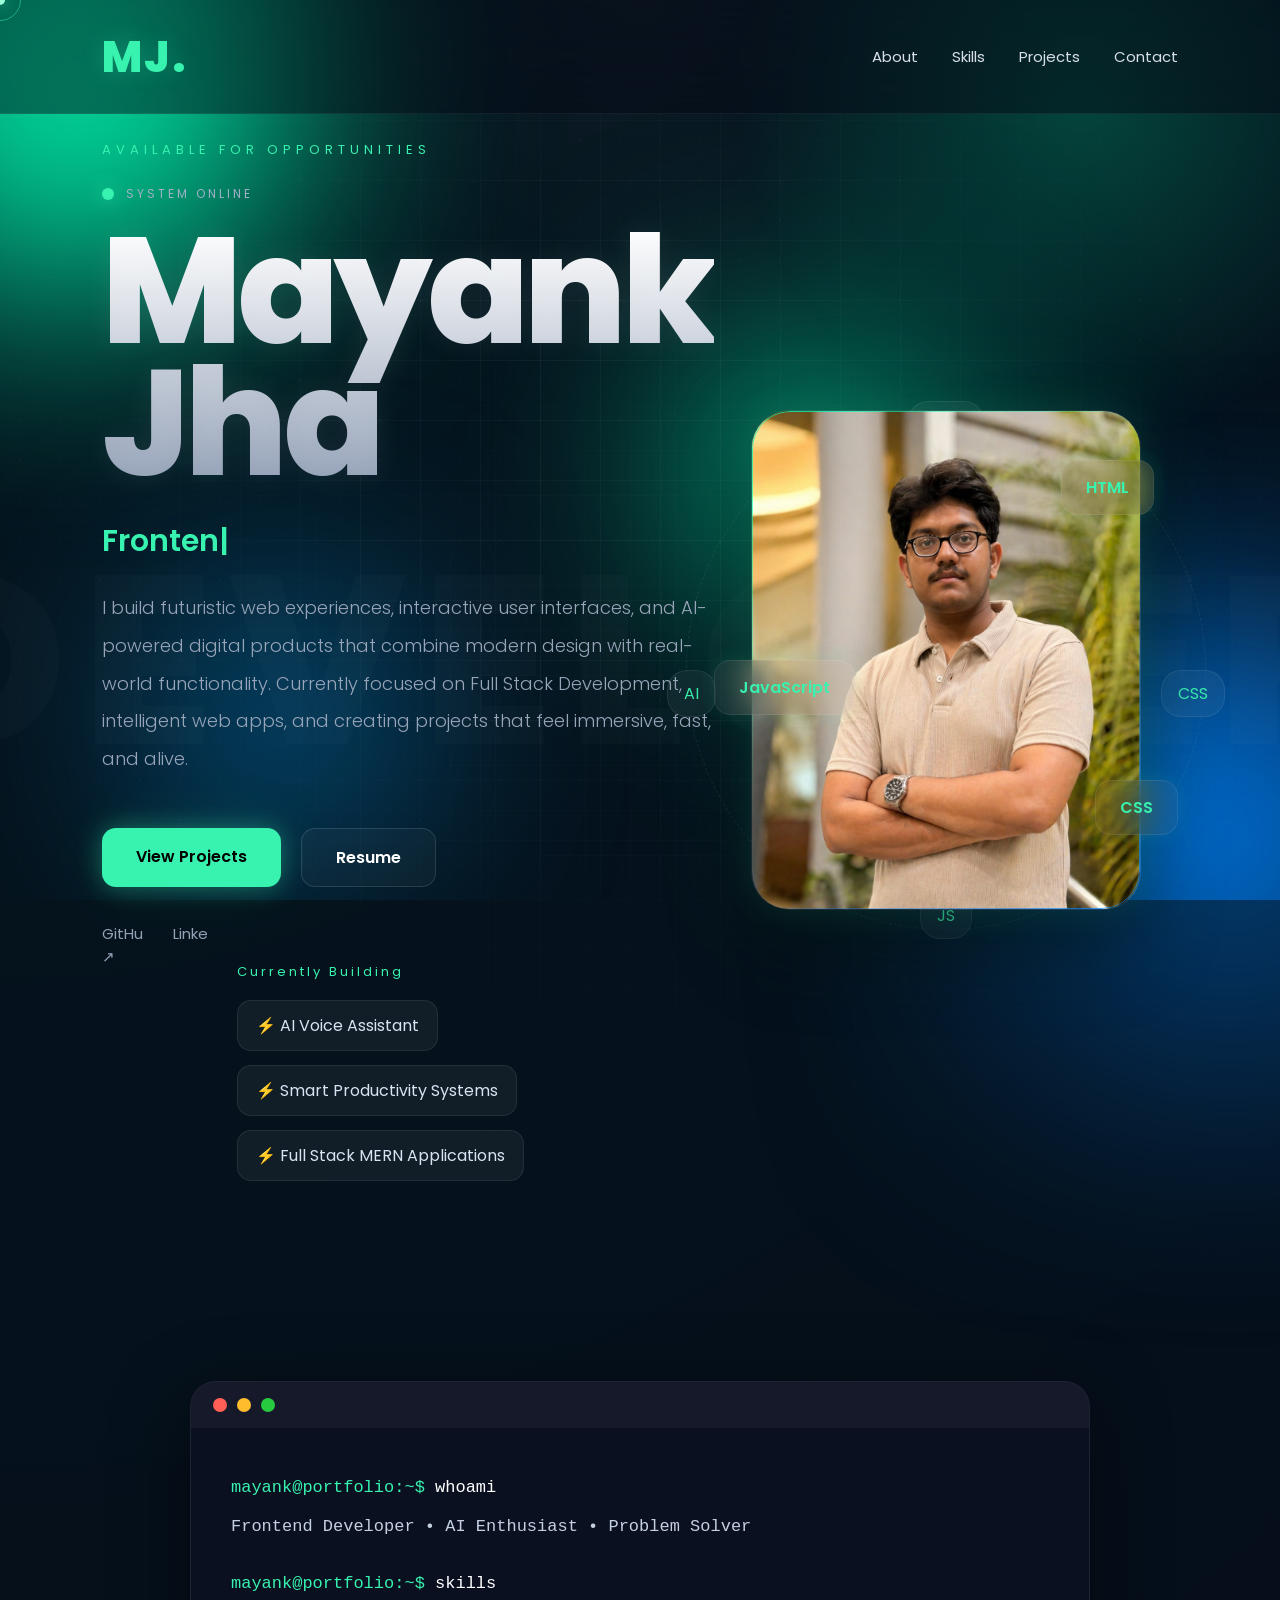
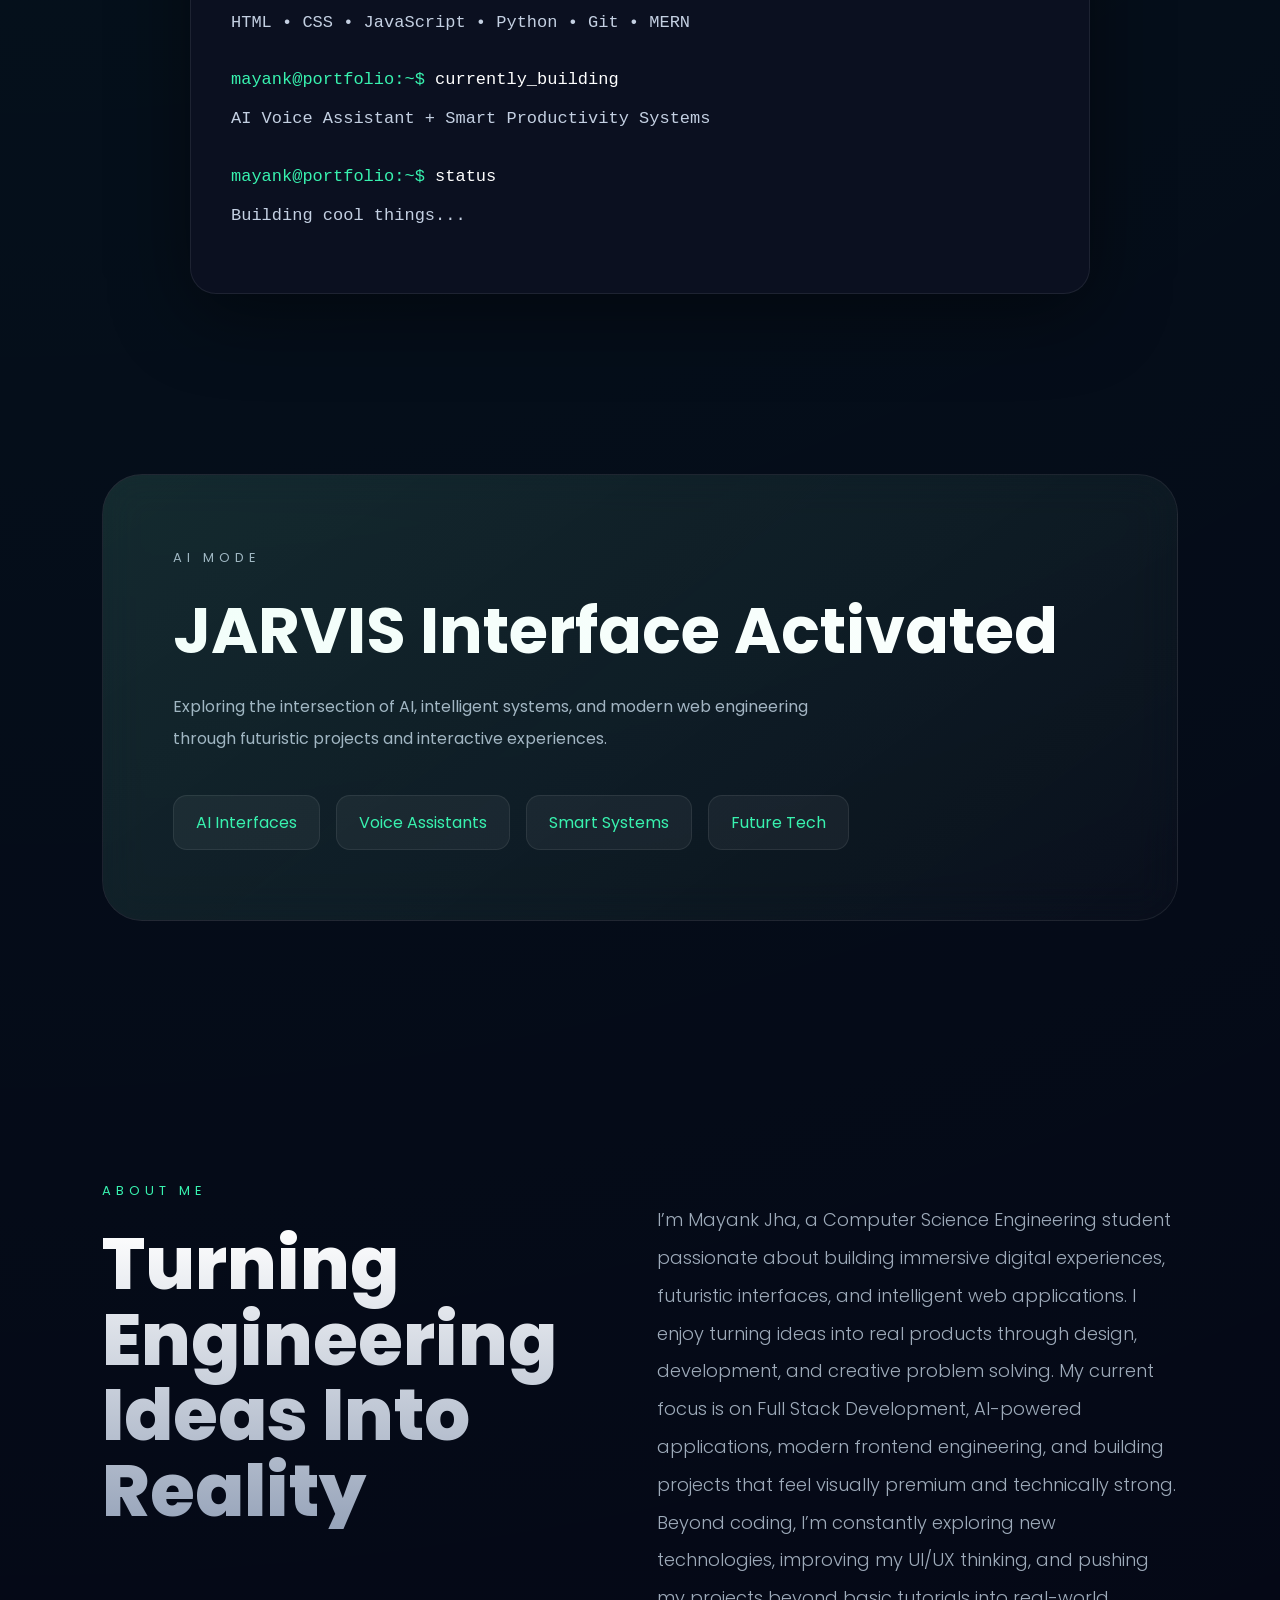
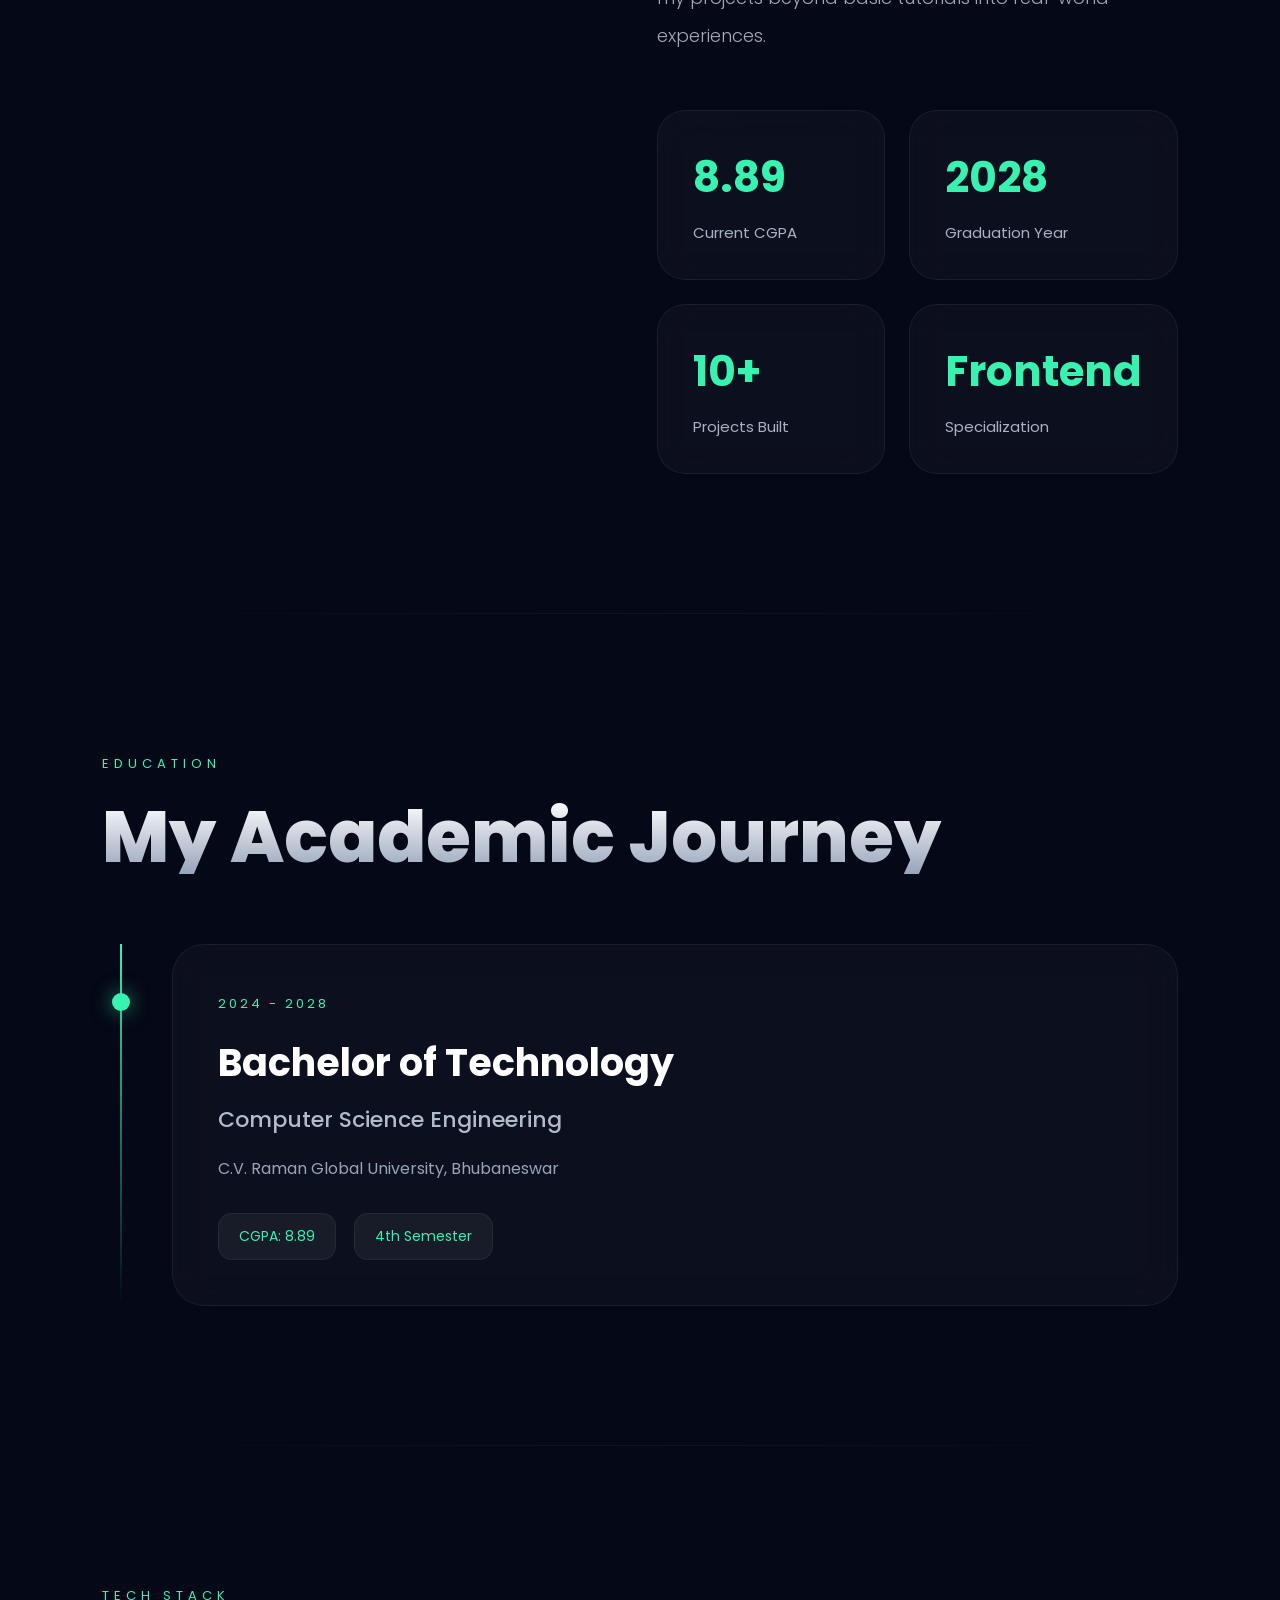
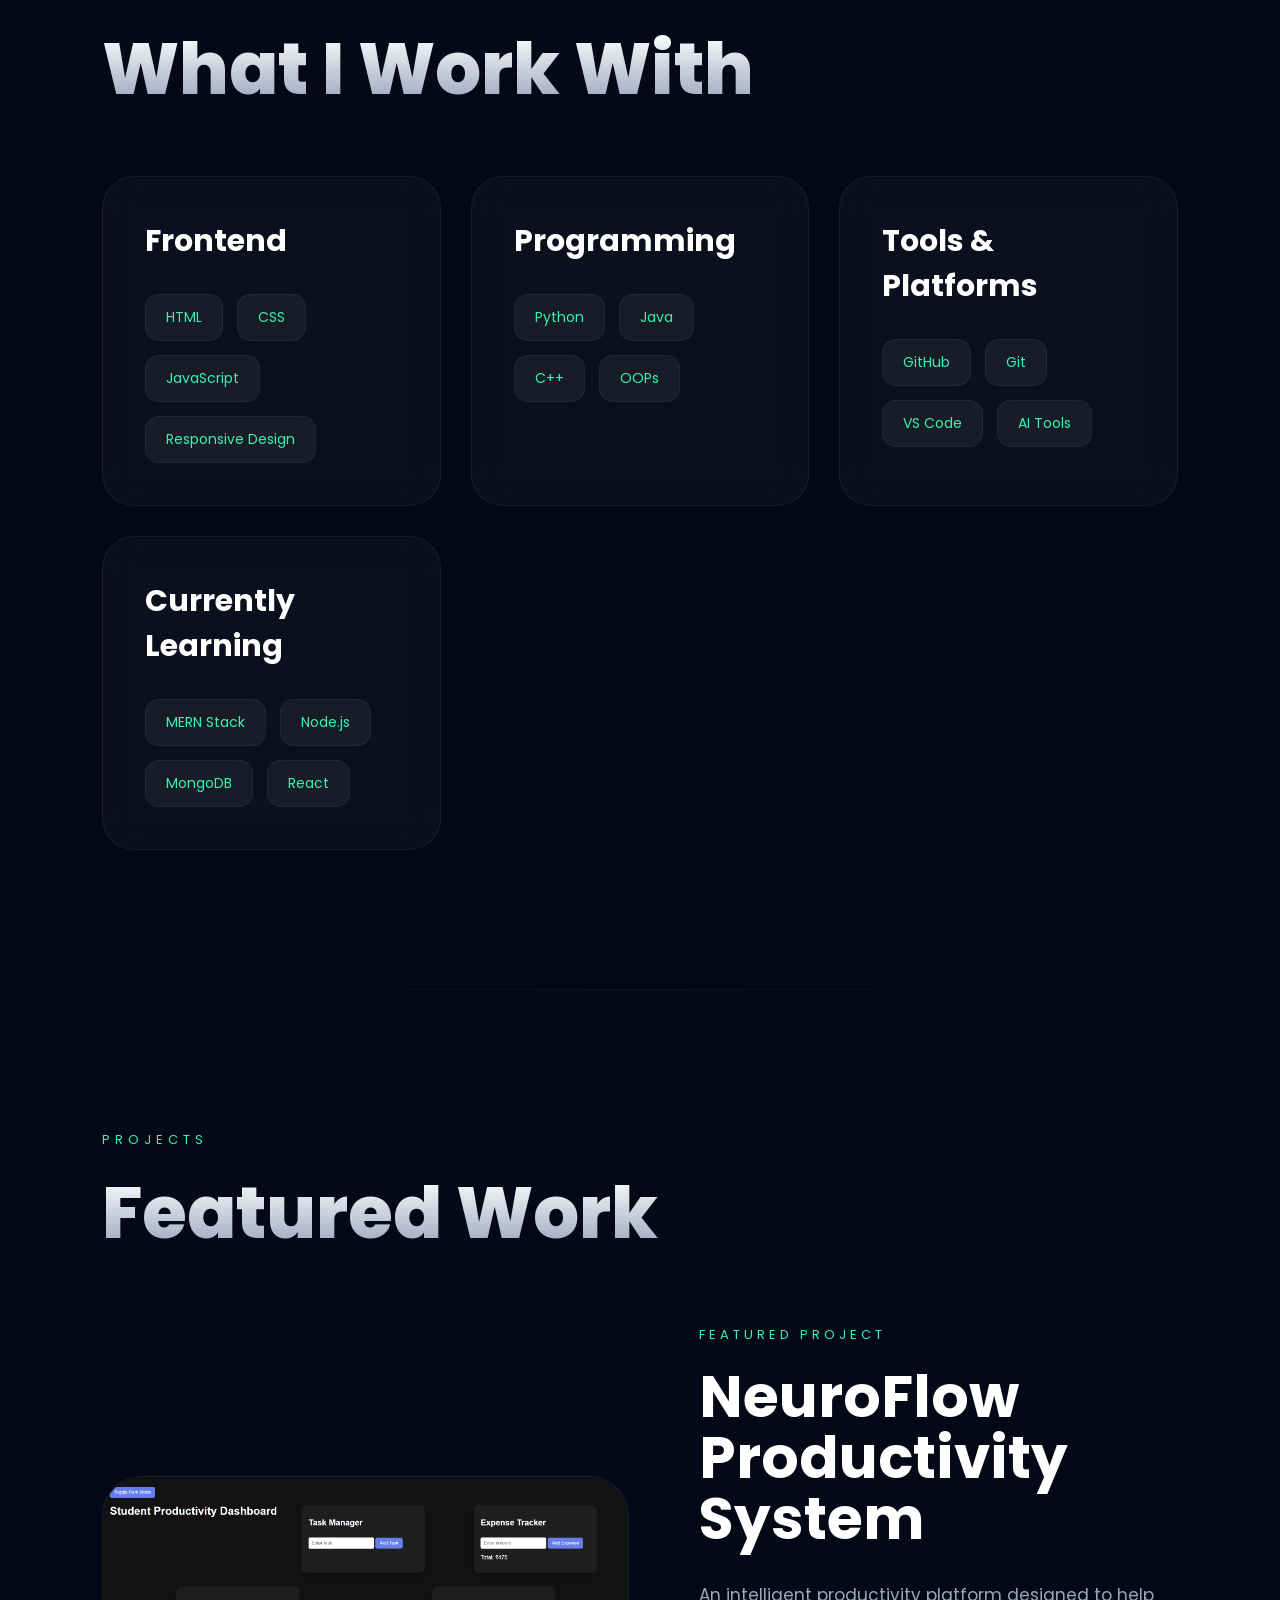
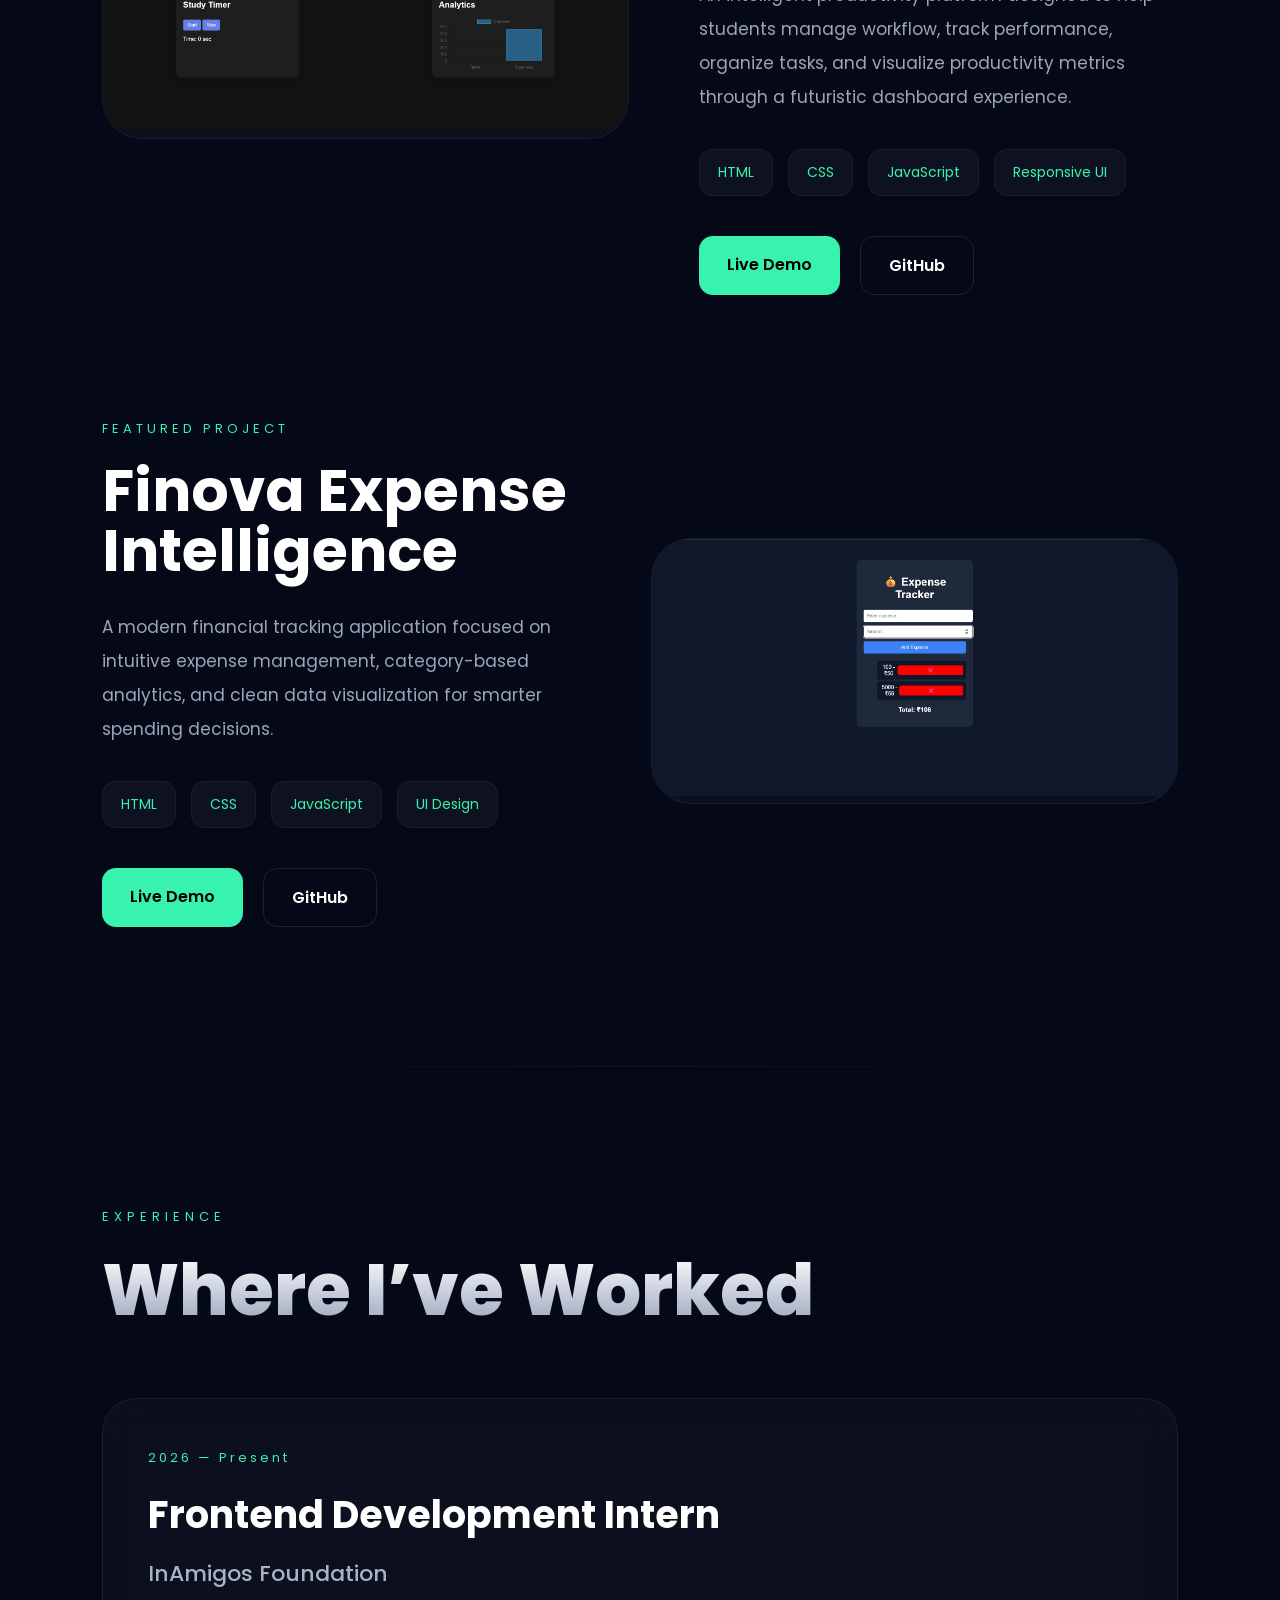
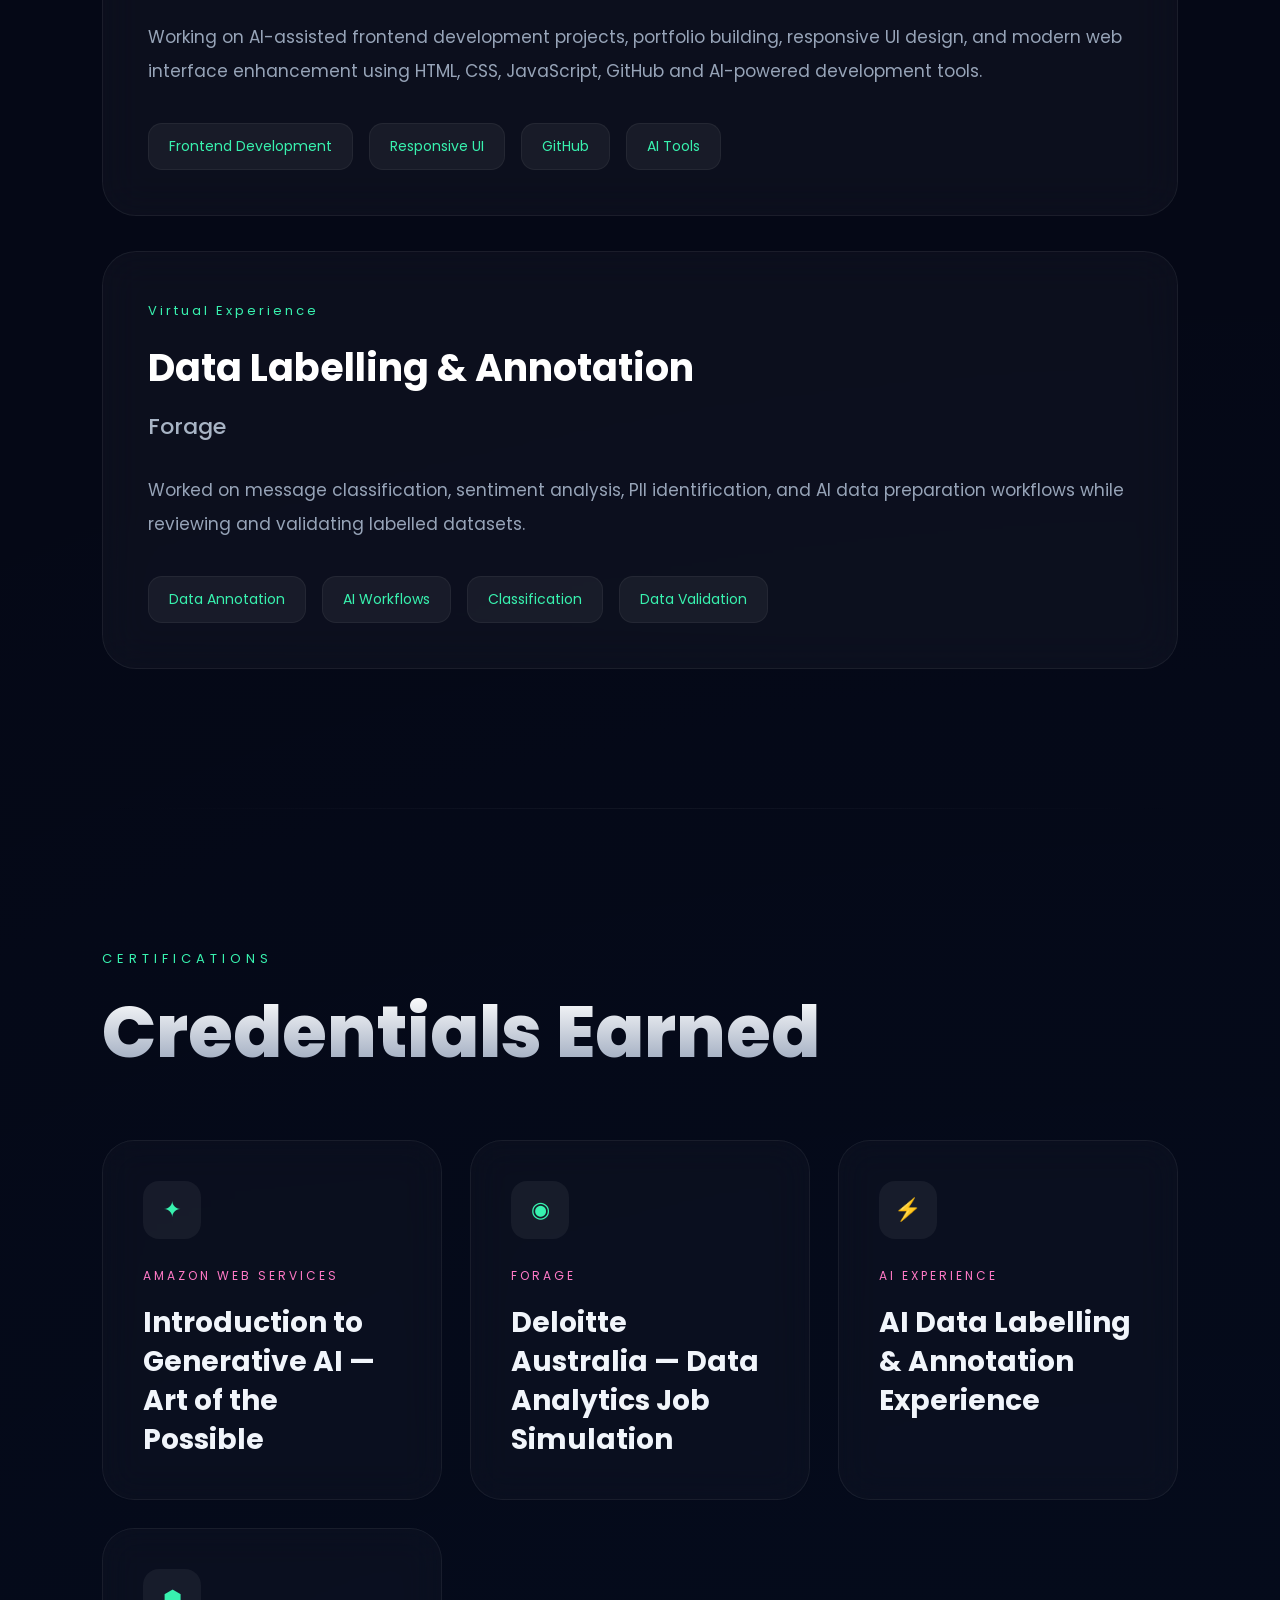
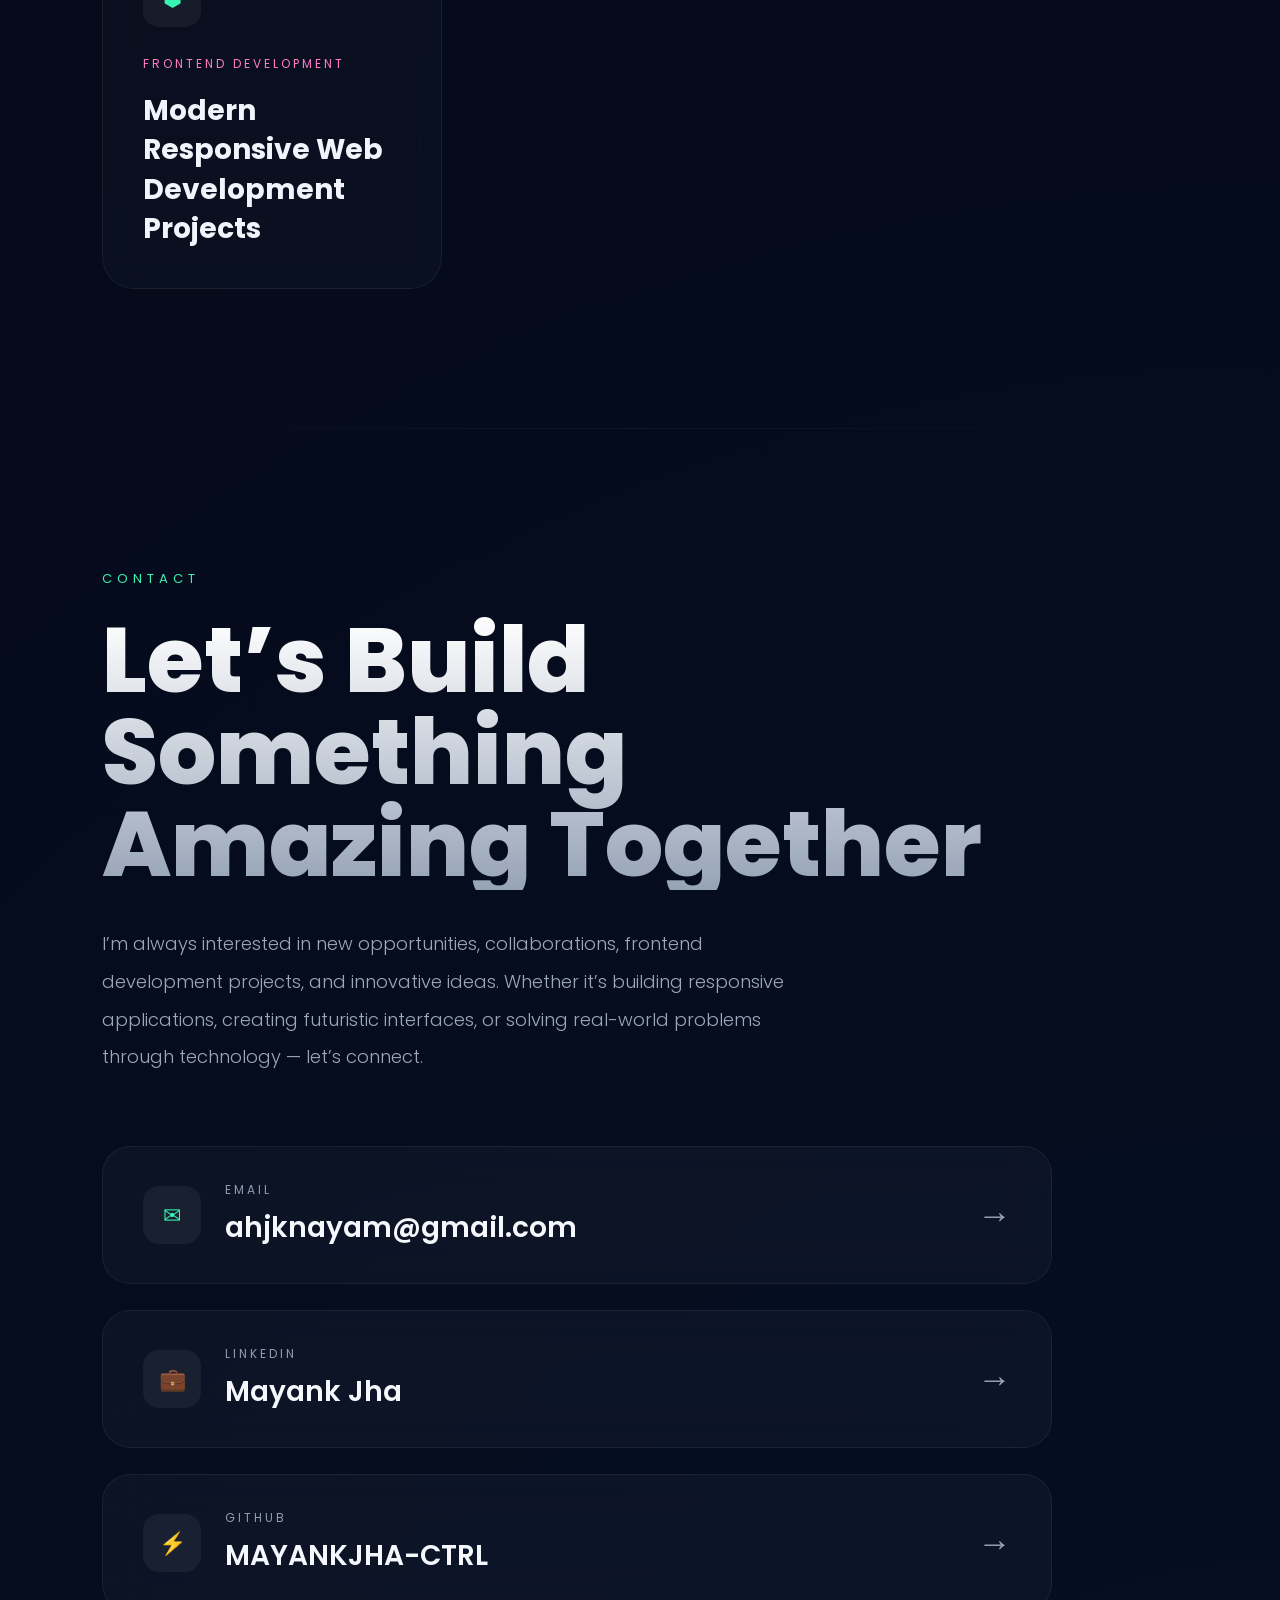
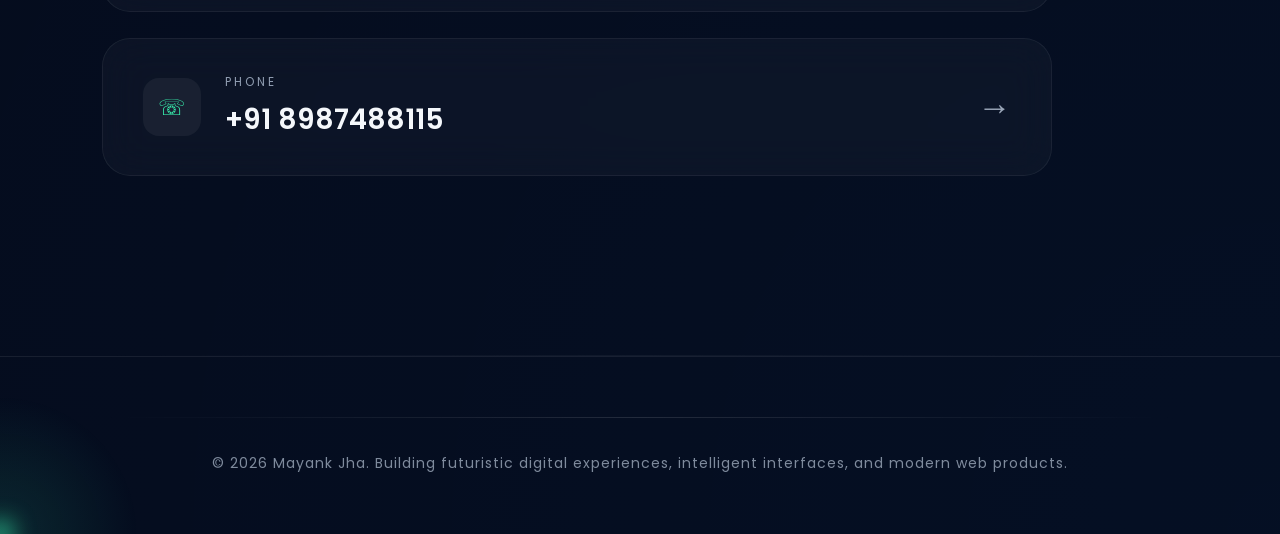
==== commit 1b3a176b: "Add files via upload" ====
--- a/index.html
+++ b/index.html
@@ -402,65 +402,6 @@
   </section>
 
   <!-- SKILLS -->
-  <section class="status-section">
-
-    <div class="status-header">
-
-      <p class="section-mini">
-        SYSTEM STATUS
-      </p>
-
-      <h2 class="section-big-title">
-        Developer Metrics
-      </h2>
-
-    </div>
-
-    <div class="status-grid">
-
-      <div class="status-card">
-
-        <h3 class="counter" data-target="10">
-          0
-        </h3>
-
-        <p>Projects Built</p>
-
-      </div>
-
-      <div class="status-card">
-
-        <h3 class="counter" data-target="8">
-          0
-        </h3>
-
-        <p>Technologies Explored</p>
-
-      </div>
-
-      <div class="status-card">
-
-        <h3 class="counter" data-target="2028">
-          0
-        </h3>
-
-        <p>Graduation Year</p>
-
-      </div>
-
-      <div class="status-card">
-
-        <h3 class="counter" data-target="889">
-          0
-        </h3>
-
-        <p>Current CGPA ×100</p>
-
-      </div>
-
-    </div>
-
-  </section>
 
   <section id="skills" class="section tech-section">
 
